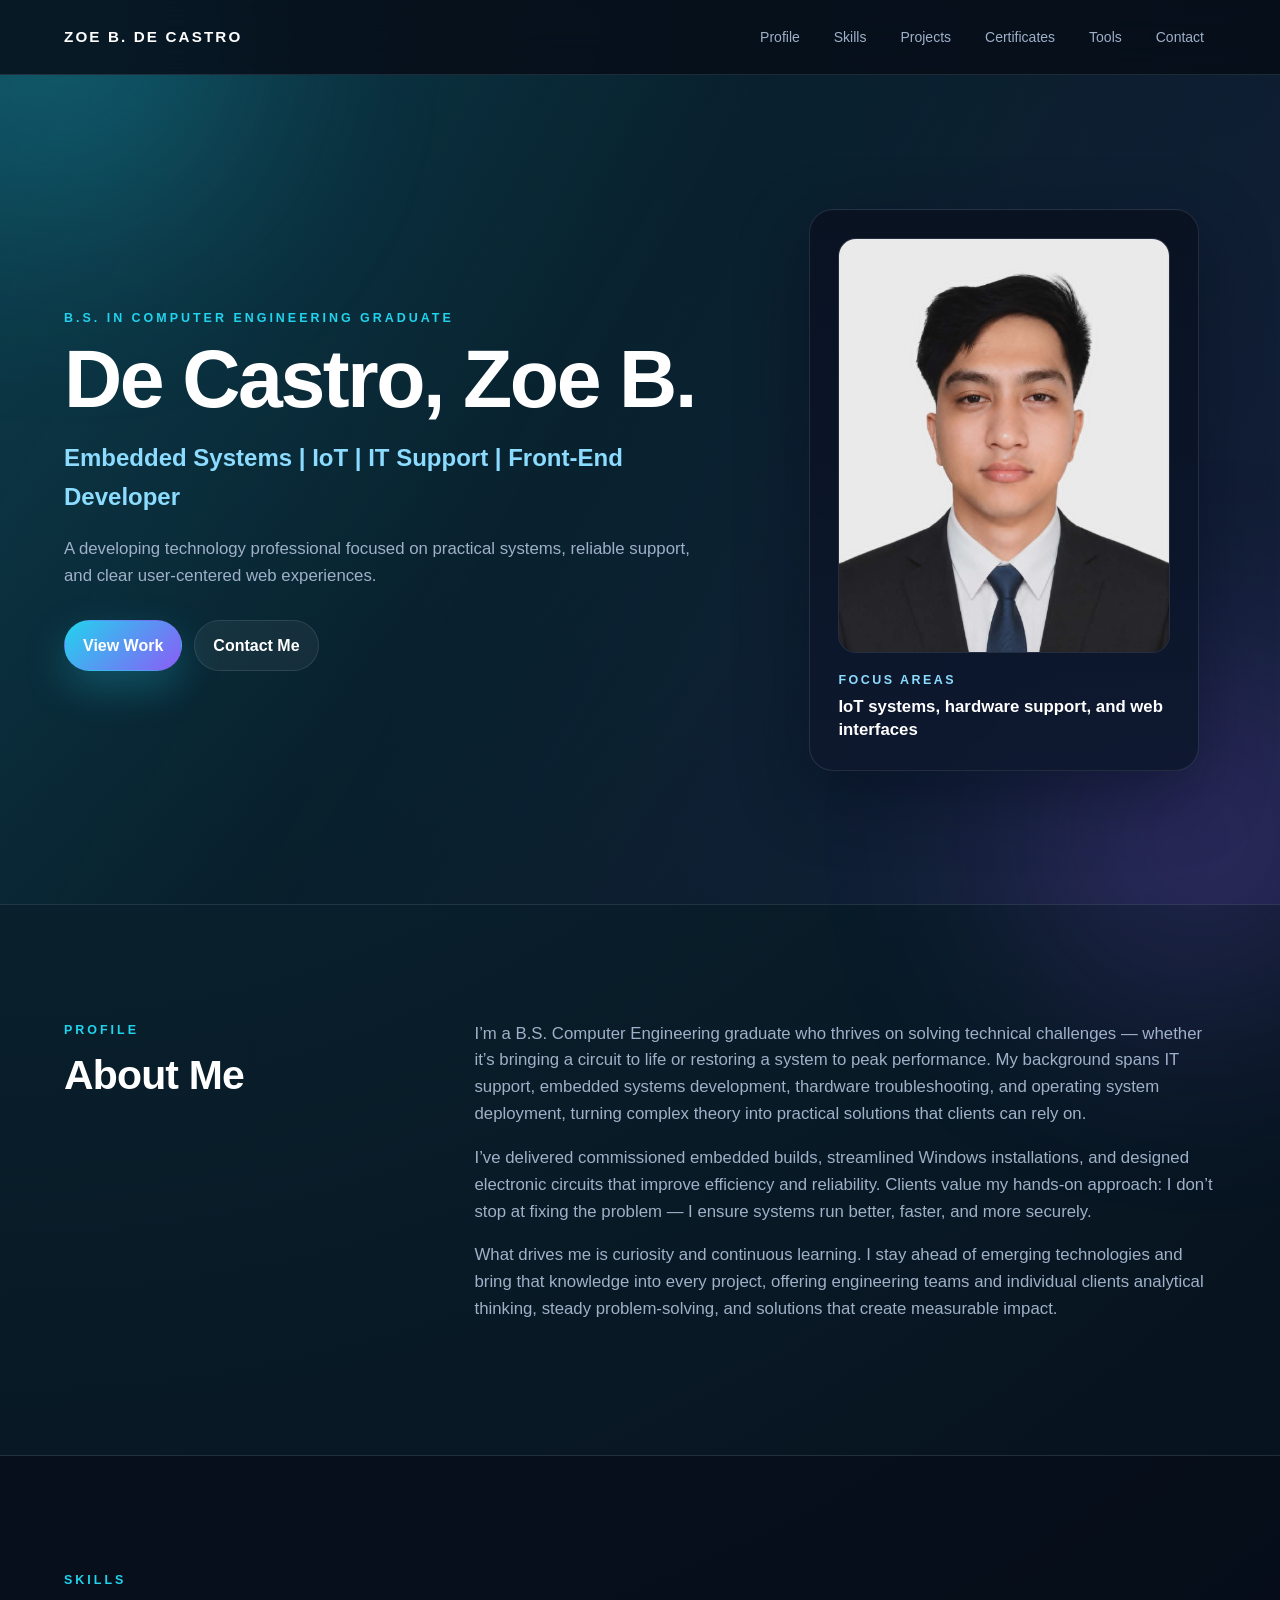
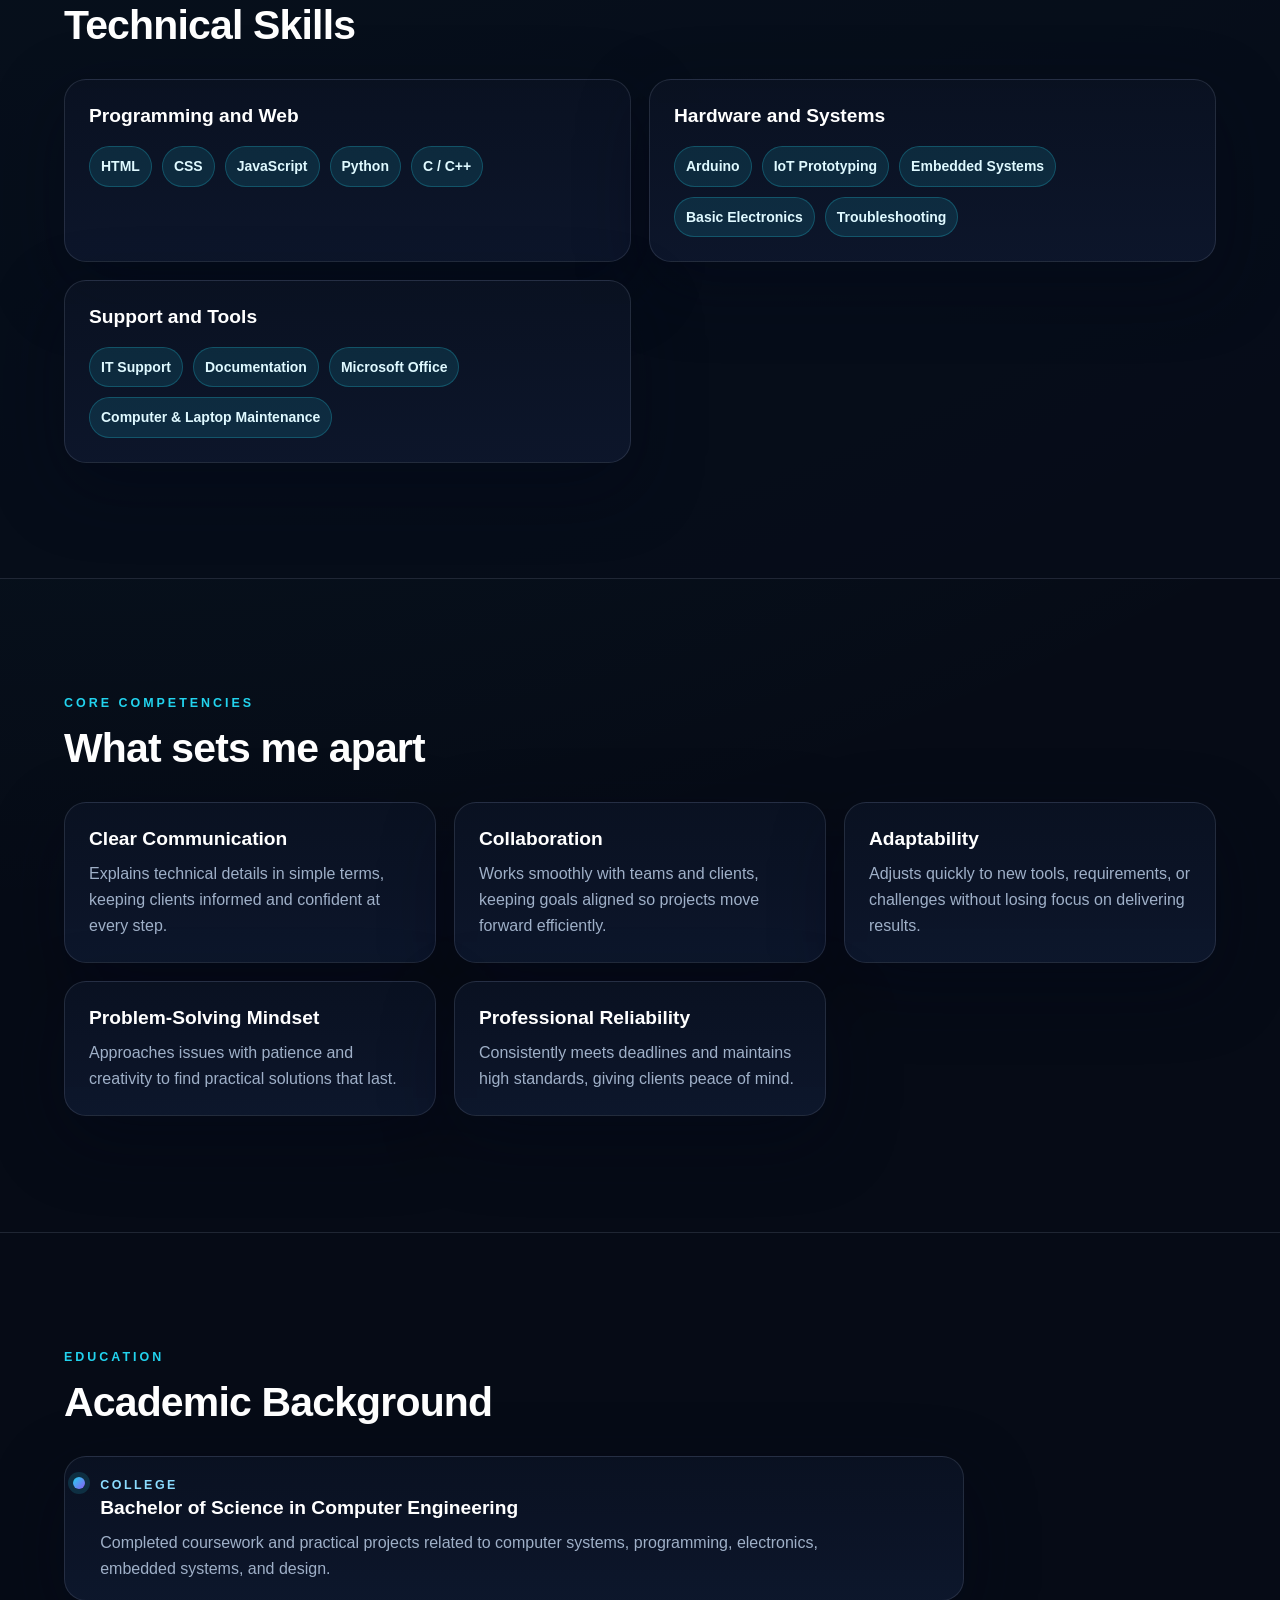
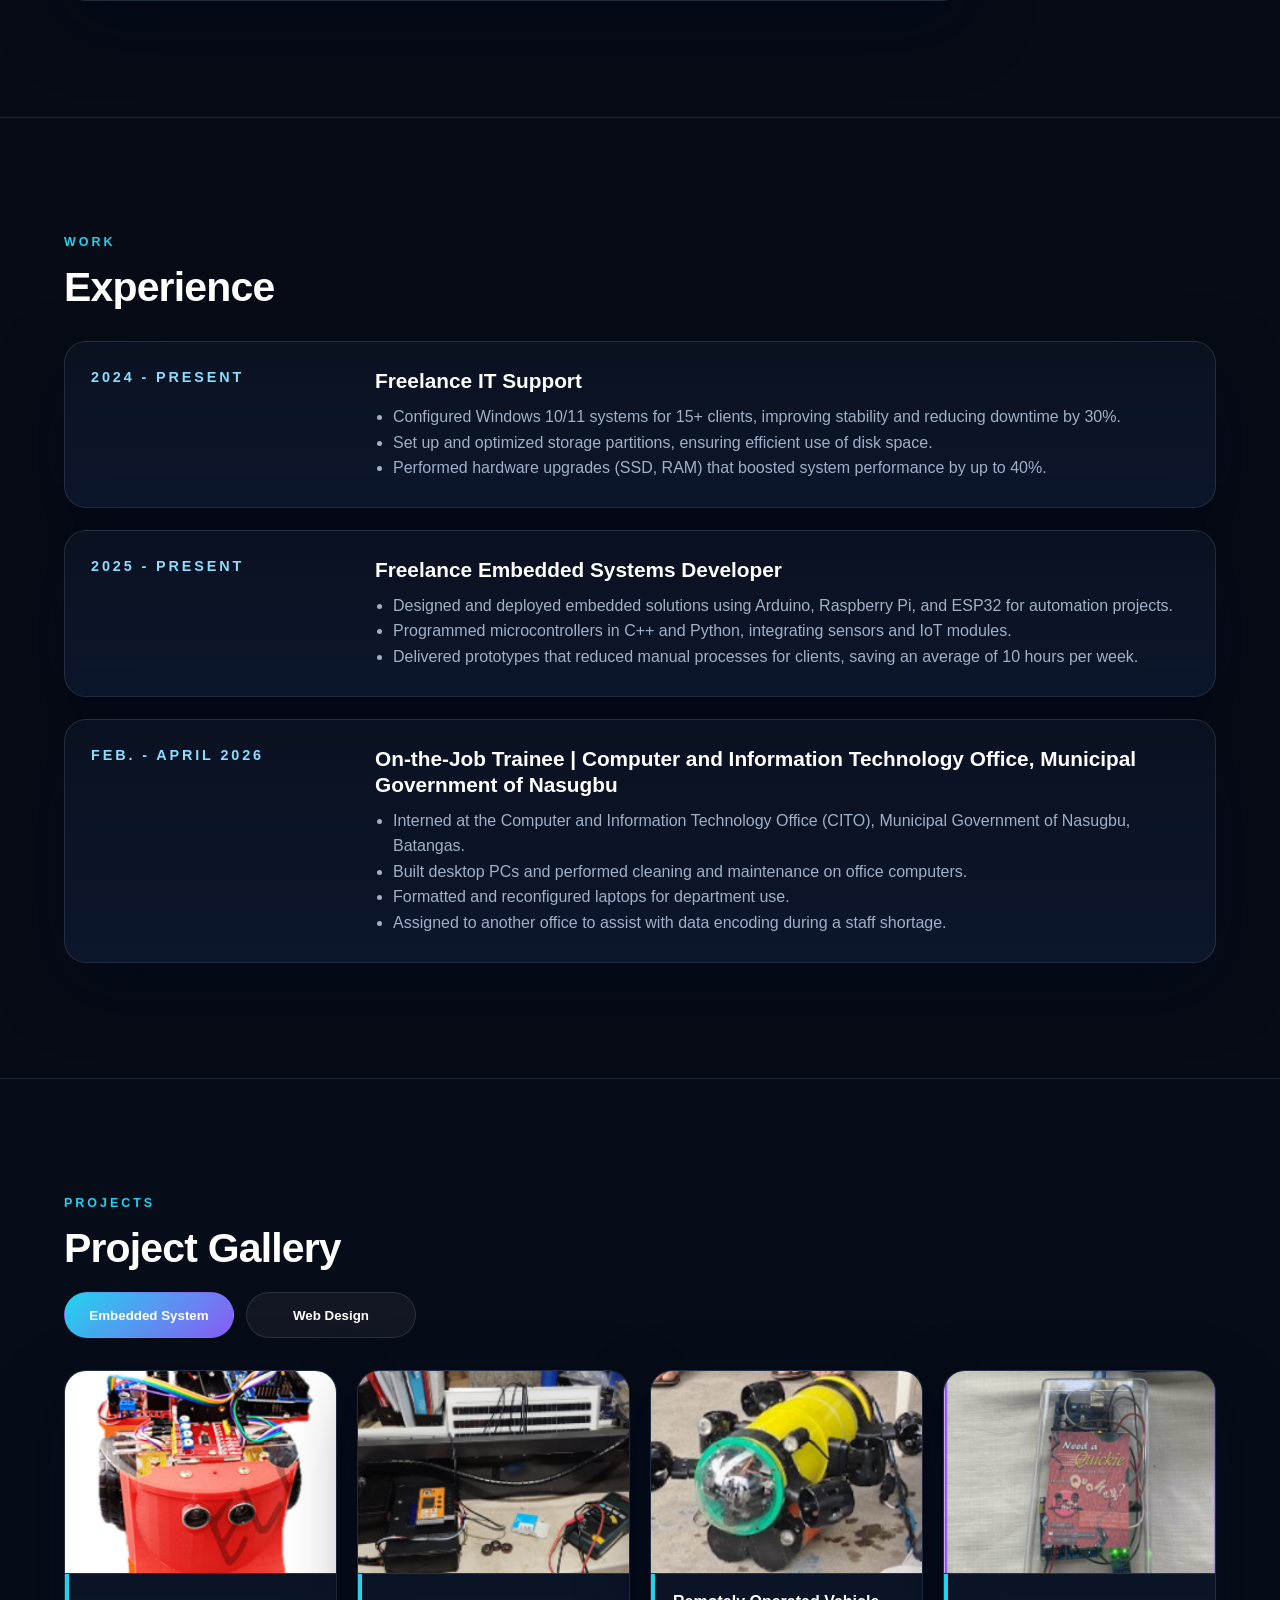
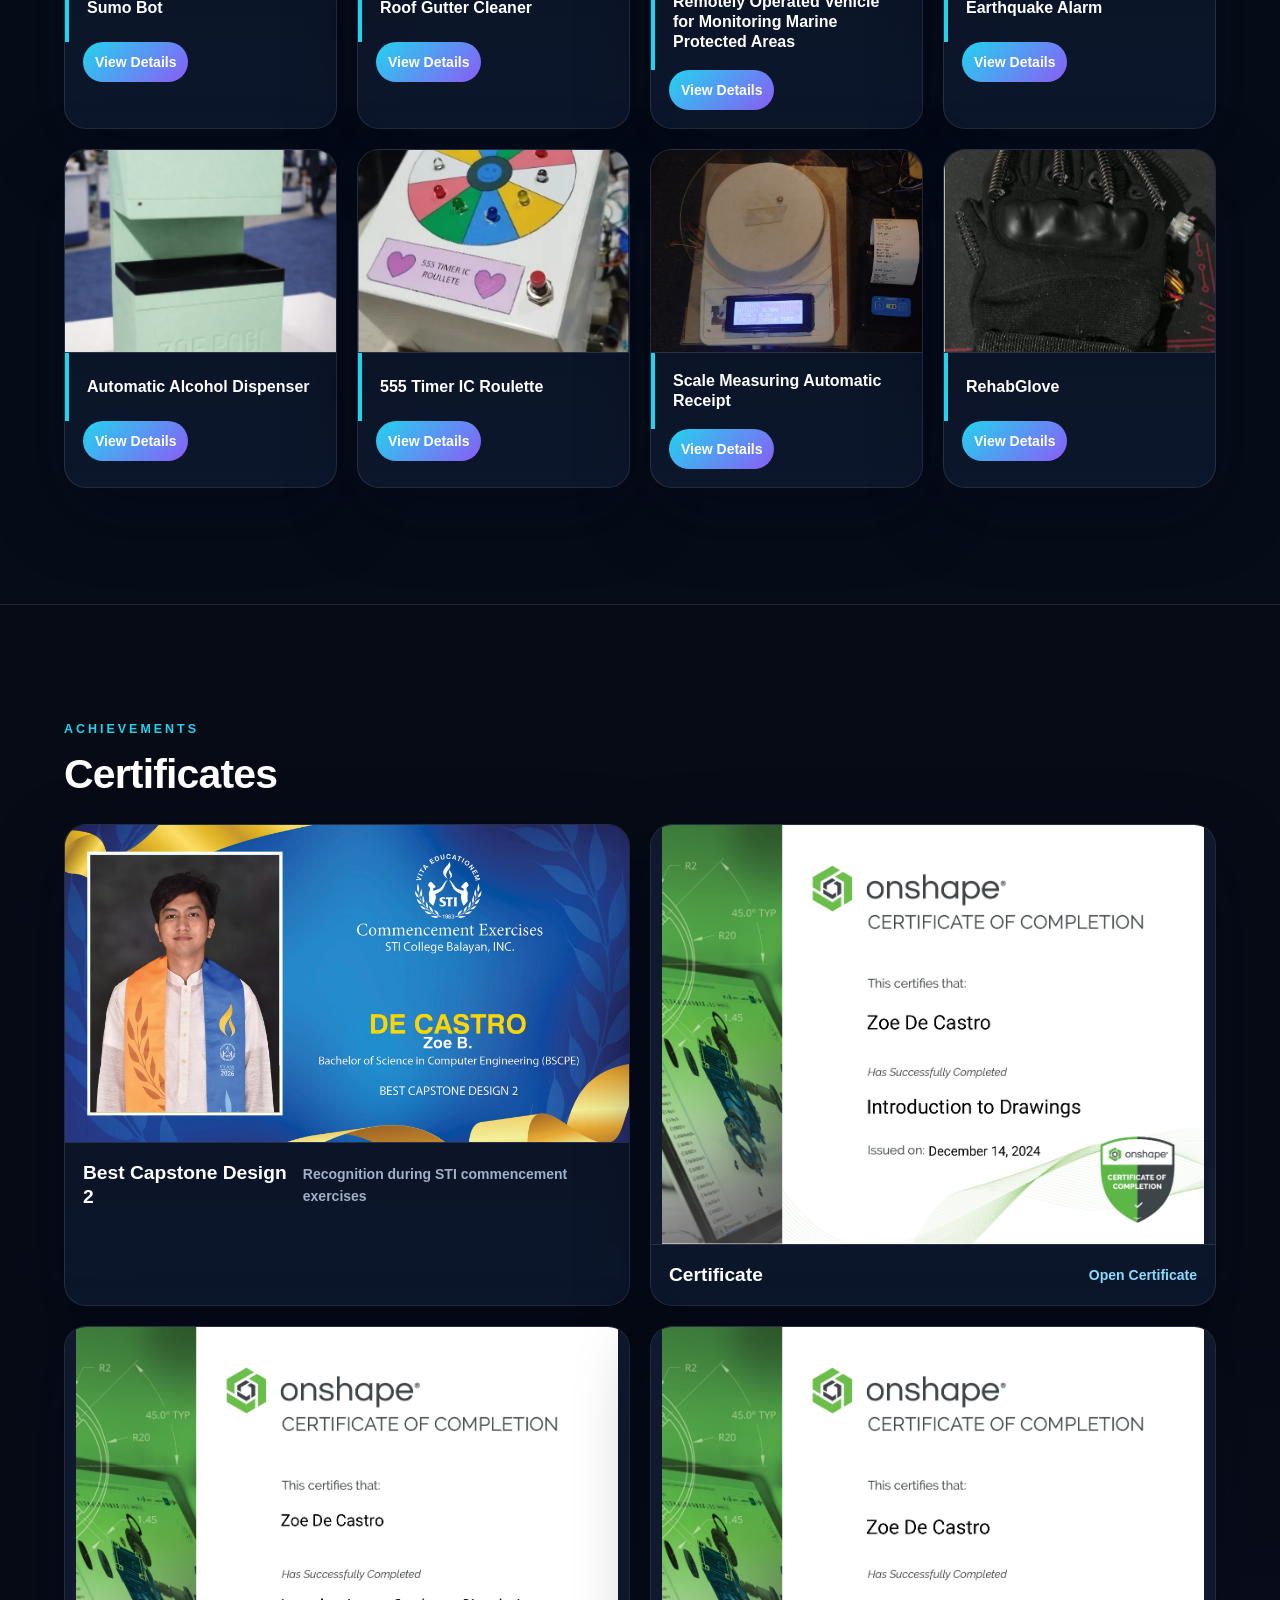
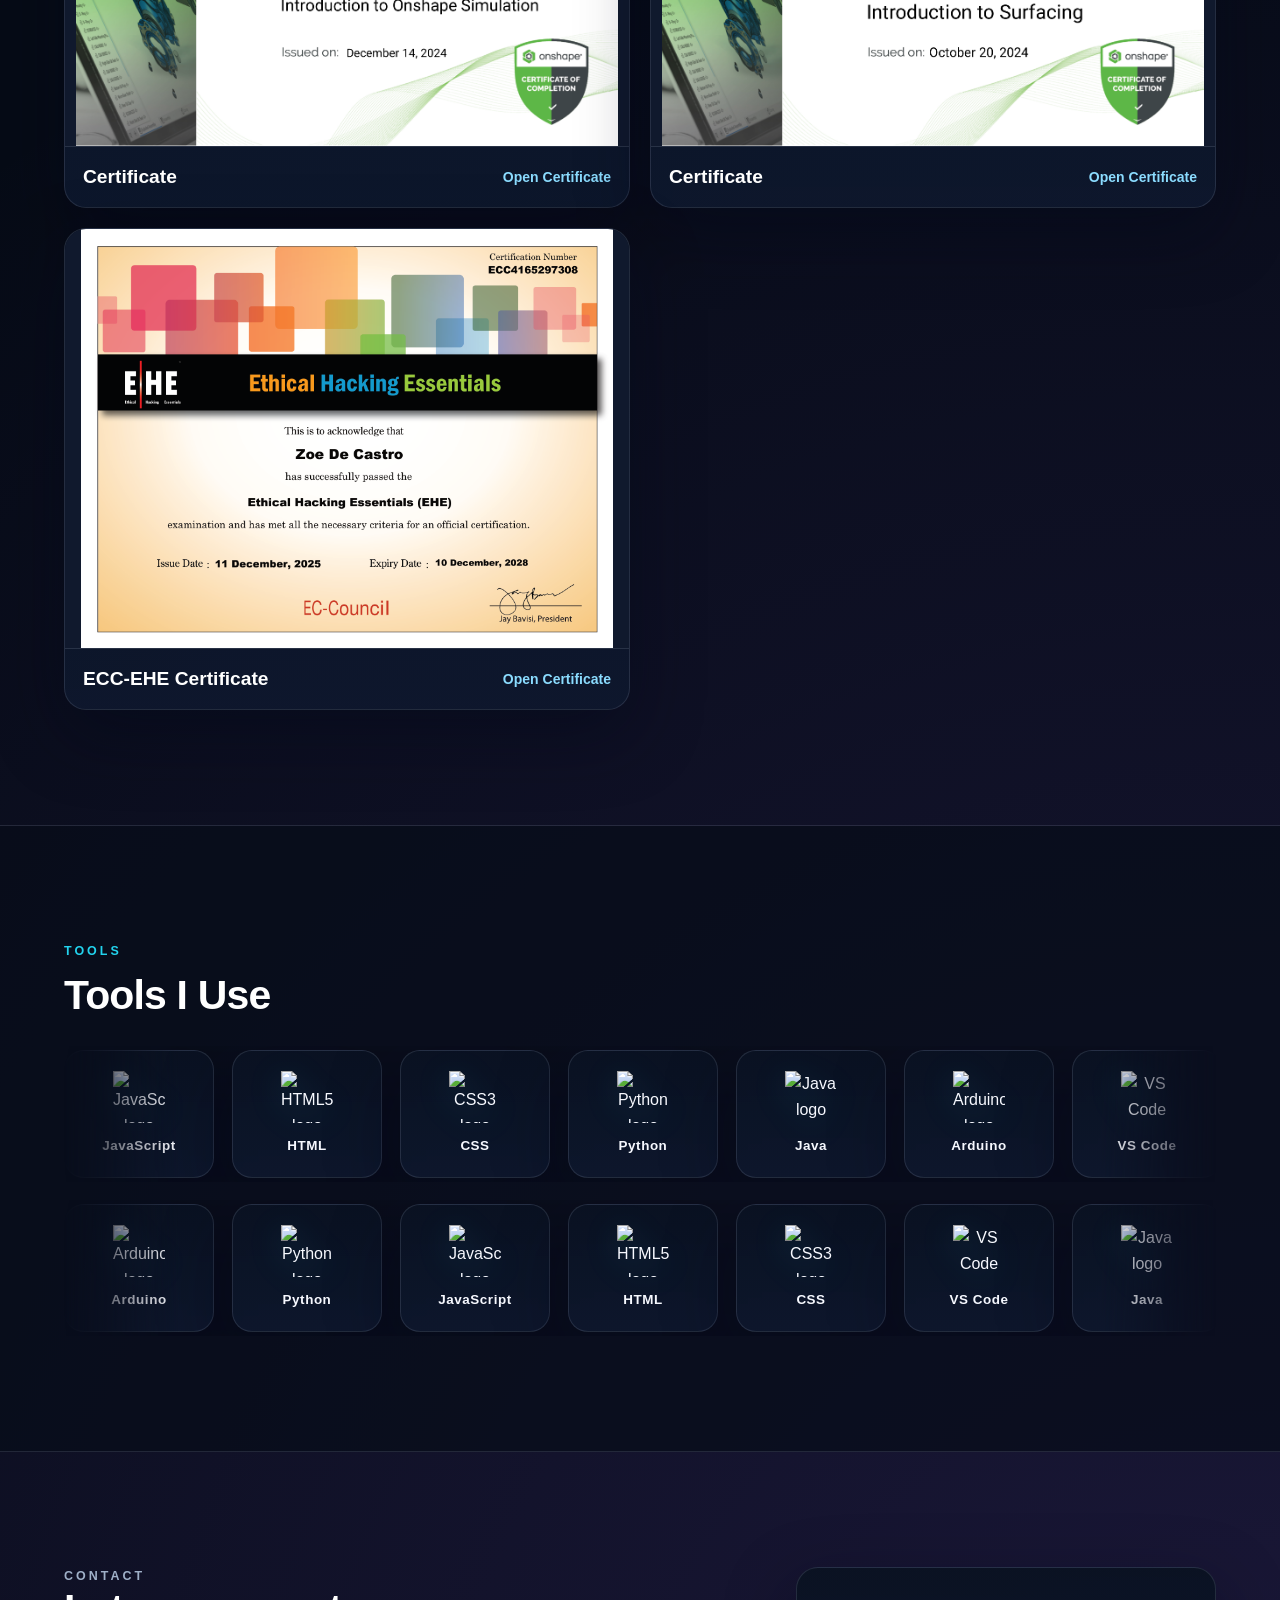
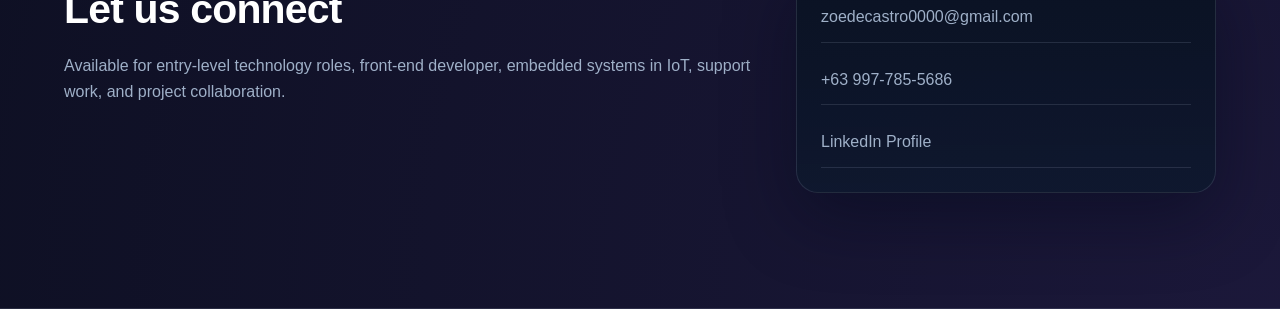
==== index.html @ 5ec3665a "Update index.html" ====
<!doctype html>
<html lang="en">
  <head>
    <meta charset="utf-8">
    <meta name="viewport" content="width=device-width, initial-scale=1">
    <title>De Castro, Zoe B. | Portfolio</title>
    <link rel="stylesheet" href="design.css?v=4">
  </head>
  <body>
    <header class="site-header">
      <a class="brand" href="#home">Zoe B. De Castro</a>
      <nav class="nav-links" aria-label="Main navigation">
        <a href="#profile">Profile</a>
        <a href="#skills">Skills</a>
        <a href="#projects">Projects</a>
        <a href="#certificates">Certificates</a>
        <a href="#tools">Tools</a>
        <a href="#contact">Contact</a>
      </nav>
    </header>

    <main id="home">
      <section class="hero">
        <div class="hero-text">
          <p class="eyebrow">B.S. in Computer Engineering Graduate</p>
          <h1>De Castro, Zoe B.</h1>
          <p class="tagline">Embedded Systems | IoT | IT Support | Front-End Developer</p>
          <p class="hero-copy">
            A developing technology professional focused on practical systems,
            reliable support, and clear user-centered web experiences.
          </p>
          <div class="hero-actions">
            <a class="button primary" href="#experience">View Work</a>
            <a class="button secondary" href="#contact">Contact Me</a>
          </div>
        </div>
        <div class="hero-panel" aria-label="Portfolio highlights">
          <img class="profile-photo" src="Professional PIc.jpg" alt="Professional portrait of Zoe B. De Castro">
          <div>
            <span>Focus Areas</span>
            <strong>IoT systems, hardware support, and web interfaces</strong>
          </div>
        </div>
      </section>

      <section id="profile" class="section split">
        <div>
          <p class="section-label">Profile</p>
          <h2>About Me</h2>
        </div>
        <div class="section-copy">
          <p>
            I’m a B.S. Computer Engineering graduate who thrives on solving technical 
            challenges — whether it’s bringing a circuit to life or restoring a system to peak 
            performance. My background spans IT support, embedded systems development,
            thardware troubleshooting, and operating system deployment, turning complex
            theory into practical solutions that clients can rely on.
          </p>
          <p>
            I’ve delivered commissioned embedded builds, streamlined Windows installations,
            and designed electronic circuits that improve efficiency and reliability. Clients value
            my hands‑on approach: I don’t stop at fixing the problem — I ensure systems run 
            better, faster, and more securely.
          </p>
          <p>
            What drives me is curiosity and continuous learning. I stay ahead of emerging 
            technologies and bring that knowledge into every project, offering engineering
            teams and individual clients analytical thinking, steady problem‑solving, and 
            solutions that create measurable impact.
          </p>
        </div>
      </section>


      <section id="skills" class="section muted">
        <p class="section-label">Skills</p>
        <h2>Technical Skills</h2>
        <div class="skills-layout">
          <div>
            <h3>Programming and Web</h3>
            <ul class="pill-list">
              <li>HTML</li>
              <li>CSS</li>
              <li>JavaScript</li>
              <li>Python</li>
              <li>C / C++</li>
            </ul>
          </div>
          <div>
            <h3>Hardware and Systems</h3>
            <ul class="pill-list">
              <li>Arduino</li>
              <li>IoT Prototyping</li>
              <li>Embedded Systems</li>
              <li>Basic Electronics</li>
              <li>Troubleshooting</li>
            </ul>
          </div>
          <div>
            <h3>Support and Tools</h3>
            <ul class="pill-list">
              <li>IT Support</li>
              <li>Documentation</li>
              <li>Microsoft Office</li>
              <li>Computer & Laptop Maintenance</li>
            </ul>
          </div>
        </div>
      </section>


      <section class="section">
        <p class="section-label">Core Competencies</p>
        <h2>What sets me apart</h2>
        <div class="feature-grid">
          <article class="feature-card">
            <h3>Clear Communication</h3>
            <p>Explains technical details in simple terms, keeping clients informed and confident at every step.</p>
          </article>
          <article class="feature-card">
            <h3>Collaboration</h3>
            <p>Works smoothly with teams and clients, keeping goals aligned so projects move forward efficiently.</p>
          </article>
          <article class="feature-card">
            <h3>Adaptability</h3>
            <p>Adjusts quickly to new tools, requirements, or challenges without losing focus on delivering results.</p>
          </article>
          <article class="feature-card">
            <h3>Problem-Solving Mindset</h3>
            <p>Approaches issues with patience and creativity to find practical solutions that last.</p>
          </article>
          <article class="feature-card">
            <h3>Professional Reliability</h3>
            <p>Consistently meets deadlines and maintains high standards, giving clients peace of mind.</p>
          </article>
        </div>
      </section>

      
      <section class="section timeline-section">
        <p class="section-label">Education</p>
        <h2>Academic Background</h2>
        <div class="timeline">
          <article class="timeline-item">
            <span class="year">College</span>
            <h3>Bachelor of Science in Computer Engineering</h3>
            <p>
              Completed coursework and practical projects related to computer
              systems, programming, electronics, embedded systems, and design.
            </p>
          </article>
        </div>
      </section>

      <section id="experience" class="section">
        <p class="section-label">Work</p>
        <h2>Experience</h2>
        <div class="project-list experience-list">
          <article class="project-card experience-item">
            <span class="experience-date">2024 - present</span>
            <div>
              <h3>Freelance IT Support</h3>
              <ul>
                <li>Configured Windows 10/11 systems for 15+ clients, improving stability and reducing downtime by 30%.</li>
                <li>Set up and optimized storage partitions, ensuring efficient use of disk space.</li>
                <li>Performed hardware upgrades (SSD, RAM) that boosted system performance by up to 40%.</li>
              </ul>
            </div>
          </article>
          <article class="project-card experience-item">
            <span class="experience-date">2025 - present</span>
            <div>
              <h3>Freelance Embedded Systems Developer</h3>
              <ul>
                <li>Designed and deployed embedded solutions using Arduino, Raspberry Pi, and ESP32 for automation projects.</li>
                <li>Programmed microcontrollers in C++ and Python, integrating sensors and IoT modules.</li>
                <li>Delivered prototypes that reduced manual processes for clients, saving an average of 10 hours per week.</li>
              </ul>
            </div>
          </article>
          <article class="project-card experience-item">
            <span class="experience-date">Feb. - April 2026</span>
            <div>
              <h3>On-the-Job Trainee | Computer and Information Technology Office, Municipal Government of Nasugbu</h3>
              <ul>
                <li>Interned at the Computer and Information Technology Office (CITO), Municipal Government of Nasugbu, Batangas.</li>
                <li>Built desktop PCs and performed cleaning and maintenance on office computers.</li>
                <li>Formatted and reconfigured laptops for department use.</li>
                <li>Assigned to another office to assist with data encoding during a staff shortage.</li>
              </ul>
            </div>
          </article>
        </div>
      </section>

      <section id="projects" class="section muted">
        <p class="section-label">Projects</p>
        <h2>Project Gallery</h2>
        <div class="project-filter">
          <button class="button secondary active" type="button" data-filter="embedded-system">Embedded System</button>
          <button class="button secondary" type="button" data-filter="web-design">Web Design</button>
        </div>
        <div class="portfolio-project-grid">
          <article class="portfolio-project-card" data-category="embedded-system">
            <img src="Porjects/Picture2.png" alt="Project preview">
            <h3>Sumo Bot</h3>
            <details>
              <summary>View Details</summary>
              <p>A robot designed for sumo robot competitions, where two robots push against each other and try to force the opponent outside the ring.</p>
            </details>
          </article>
          <article class="portfolio-project-card" data-category="embedded-system">
            <img src="Porjects/Picture3.png" alt="Project preview">
            <h3>Roof Gutter Cleaner</h3>
            <details>
              <summary>View Details</summary>
              <p>A cleaning device made to remove debris from roof gutters, such as leaves, plastic, and other blockages, so rainwater can flow properly.</p>
            </details>
          </article>
          <article class="portfolio-project-card" data-category="embedded-system">
            <img src="Porjects/Picture4.png" alt="Project preview">
            <h3>Remotely Operated Vehicle for Monitoring Marine Protected Areas</h3>
            <details>
              <summary>View Details</summary>
              <p>Our capstone project, designed to monitor ocean and coral reef pH levels and help detect possible coral bleaching. The system supports the Bureau of Fisheries and Aquatic Resources (BFAR) by providing information that can help them take immediate action.</p>
            </details>
          </article>
          <article class="portfolio-project-card" data-category="embedded-system">
            <img src="Porjects/Picture5.png" alt="Project preview">
            <h3>Earthquake Alarm</h3>
            <details>
              <summary>View Details</summary>
              <p>An alarm system that detects strong vibration, such as an earthquake, and sends a text message alert to the owner when movement is detected.</p>
            </details>
          </article>
          <article class="portfolio-project-card" data-category="embedded-system">
            <img src="Porjects/Picture6.png" alt="Project preview">
            <h3>Automatic Alcohol Dispenser</h3>
            <details>
              <summary>View Details</summary>
              <p>An electronic alcohol dispenser that uses an IR sensor to detect a hand within close range and automatically dispense alcohol without physical contact.</p>
            </details>
          </article>
          <article class="portfolio-project-card" data-category="embedded-system">
            <img src="Porjects/Picture7.png" alt="Project preview">
            <h3>555 Timer IC Roulette</h3>
            <details>
              <summary>View Details</summary>
              <p>A roulette-style LED circuit using a 555 timer IC and a 74HC4017 IC. When the button is pressed, the circuit randomly lights an LED like a roulette selector.</p>
            </details>
          </article>
          <article class="portfolio-project-card" data-category="embedded-system">
            <img src="Porjects/Picture8.png" alt="Project preview">
            <h3>Scale Measuring Automatic Receipt</h3>
            <details>
              <summary>View Details</summary>
              <p>A weighing scale system that can measure up to 10kg and display the weight on an LCD. It includes tare, next, and print buttons. The next button changes the selected product, such as pork, beef, or chicken, then calculates the price based on the weight and prints a receipt.</p>
            </details>
          </article>
          <article class="portfolio-project-card" data-category="embedded-system">
            <img src="Porjects/Picture9.png" alt="Project preview">
            <h3>RehabGlove</h3>
            <details>
              <summary>View Details</summary>
              <p>A rehabilitation glove with a heartbeat sensor for pulse monitoring and servo motors designed to assist stroke patients in recovering hand and finger movement.</p>
            </details>
          </article>
<article class="portfolio-project-card web-stack-card" data-category="web-design">

    <div class="project-image-card">

        <div class="card-stack">

            <img src="web-design/Wheel of Fortune.png" class="stack-item active" alt="Wheel of Fortune">

            <img src="web-design/Name Table.png" class="stack-item" alt="Name Table">

            <img src="web-design/Numbers Table.png" class="stack-item" alt="Numbers Table">

            <img src="web-design/Colors Table.png" class="stack-item" alt="Colors Table">

        </div>

        <button class="see-photos-btn" type="button" aria-label="See all photos for Wheel of Fortune Roulette">
            <svg viewBox="0 0 24 24" aria-hidden="true"><path d="M4 5h3l1.2-1.6A1.5 1.5 0 0 1 9.4 2.8h5.2a1.5 1.5 0 0 1 1.2.6L17 5h3a2 2 0 0 1 2 2v11a2 2 0 0 1-2 2H4a2 2 0 0 1-2-2V7a2 2 0 0 1 2-2Z" fill="none" stroke="currentColor" stroke-width="1.6" stroke-linejoin="round"/><circle cx="12" cy="13" r="3.6" fill="none" stroke="currentColor" stroke-width="1.6"/></svg>
            See Photos
        </button>

        <div class="image-carousel-hint">
            Click the card
        </div>

    </div>

    <h3>Wheel of Fortune Roulette</h3>

    <details>

        <summary>View Details</summary>

        <p>
            A Wheel of Fortune roulette application that lets users randomly
            select names, numbers, or colors using a casino-inspired spinning
            wheel interface.
        </p>

        <p>
            <a href="https://zowie2l.github.io/Roulette_ni_Zowe/"
               target="_blank"
               rel="noreferrer">
               Open Live Demo
            </a>
        </p>

    </details>

</article>
          <article class="portfolio-project-card web-stack-card" data-category="web-design">
            <div class="project-image-card">
              <div class="card-stack">
                <img src="web-design/Kiosk.png" class="stack-item active" alt="Queueing system kiosk interface">
                <img src="web-design/Display_Board.png" class="stack-item" alt="Queueing system display board interface">
                <img src="web-design/Counter_Panels.png" class="stack-item" alt="Queueing system counter panels interface">
                <img src="web-design/Cashier_Panels.png" class="stack-item" alt="Queueing system cashier panels interface">
              </div>
              <button class="see-photos-btn" type="button" aria-label="See all photos for Queueing System">
                <svg viewBox="0 0 24 24" aria-hidden="true"><path d="M4 5h3l1.2-1.6A1.5 1.5 0 0 1 9.4 2.8h5.2a1.5 1.5 0 0 1 1.2.6L17 5h3a2 2 0 0 1 2 2v11a2 2 0 0 1-2 2H4a2 2 0 0 1-2-2V7a2 2 0 0 1 2-2Z" fill="none" stroke="currentColor" stroke-width="1.6" stroke-linejoin="round"/><circle cx="12" cy="13" r="3.6" fill="none" stroke="currentColor" stroke-width="1.6"/></svg>
                See Photos
              </button>
              <div class="image-carousel-hint">Click the card</div>
            </div>
            <h3>Queueing System</h3>
            <details>
              <summary>View Details</summary>
              <p>An interface design for a web-based queueing system that supports ticket generation, display board updates, and cashier panel controls for smoother customer flow.</p>
              <p>
                <a href="https://zowie2l.github.io/Queueing-System-Design/"
                   target="_blank"
                   rel="noreferrer">
                  Open Live Demo
                </a>
              </p>
            </details>
          </article>
          <article class="portfolio-project-card web-stack-card" data-category="web-design">
            <div class="project-image-card">
              <div class="card-stack">
                <img src="web-design/Stockbook with samples.png" class="stack-item active" alt="Stockbook dashboard showing logged inventory">
                <img src="web-design/Stockbook Display.png" class="stack-item" alt="Stockbook dashboard empty state">
                <img src="web-design/Stockbook products.png" class="stack-item" alt="Stockbook browse by genre grid">
                <img src="web-design/Stockbook with products genres.png" class="stack-item" alt="Stockbook product listing within a genre">
              </div>
              <button class="see-photos-btn" type="button" aria-label="See all photos for Stockbook">
                <svg viewBox="0 0 24 24" aria-hidden="true"><path d="M4 5h3l1.2-1.6A1.5 1.5 0 0 1 9.4 2.8h5.2a1.5 1.5 0 0 1 1.2.6L17 5h3a2 2 0 0 1 2 2v11a2 2 0 0 1-2 2H4a2 2 0 0 1-2-2V7a2 2 0 0 1 2-2Z" fill="none" stroke="currentColor" stroke-width="1.6" stroke-linejoin="round"/><circle cx="12" cy="13" r="3.6" fill="none" stroke="currentColor" stroke-width="1.6"/></svg>
                See Photos
              </button>
              <div class="image-carousel-hint">Click the card</div>
            </div>
            <h3>Stockbook</h3>
            <details>
              <summary>View Details</summary>
              <p>A grocery inventory management web app that organizes stock by genre, logs stock-in and stock-out movements, flags low-stock alerts, and rolls everything up into a monthly dashboard summary.</p>
              <p>
                <a href="https://zowie2l.github.io/Inventory-System/"
                   target="_blank"
                   rel="noreferrer">
                  Open Live Demo
                </a>
              </p>
            </details>
          </article>
          <article class="portfolio-project-card web-stack-card" data-category="web-design">
            <div class="project-image-card">
              <div class="card-stack">
                <img src="web-design/Ledge with out sample.png" class="stack-item active" alt="Ledger passbook with logged entries and running balance">
                <img src="web-design/Ledger with in Sample.png" class="stack-item" alt="Ledger filtered by category with one entry">
                <img src="web-design/Ledger with Opening sample.png" class="stack-item" alt="Ledger showing only the opening balance entry">
                <img src="web-design/Ledger Display.png" class="stack-item" alt="Ledger empty passbook state">
              </div>
              <button class="see-photos-btn" type="button" aria-label="See all photos for Ledger">
                <svg viewBox="0 0 24 24" aria-hidden="true"><path d="M4 5h3l1.2-1.6A1.5 1.5 0 0 1 9.4 2.8h5.2a1.5 1.5 0 0 1 1.2.6L17 5h3a2 2 0 0 1 2 2v11a2 2 0 0 1-2 2H4a2 2 0 0 1-2-2V7a2 2 0 0 1 2-2Z" fill="none" stroke="currentColor" stroke-width="1.6" stroke-linejoin="round"/><circle cx="12" cy="13" r="3.6" fill="none" stroke="currentColor" stroke-width="1.6"/></svg>
                See Photos
              </button>
              <div class="image-carousel-hint">Click the card</div>
            </div>
            <h3>Ledger</h3>
            <details>
              <summary>View Details</summary>
              <p>A passbook-style expense tracker for everyday spending. Every entry is tallied by hand like a real passbook, with money in/out, category and payment-method breakdowns, and a running balance that updates automatically.</p>
              <p>
                <a href="https://zowie2l.github.io/Ledger/"
                   target="_blank"
                   rel="noreferrer">
                  Open Live Demo
                </a>
              </p>
            </details>
          </article>
          <article class="portfolio-project-card web-stack-card" data-category="web-design">
            <div class="project-image-card">
              <div class="card-stack">
                <img src="web-design/Shows the Rent.png" class="stack-item active" alt="Rent Ping dashboard with upcoming rent lines and countdown">
                <img src="web-design/Add Rent.png" class="stack-item" alt="Rent Ping add a rent line form">
                <img src="web-design/Rent Display.png" class="stack-item" alt="Rent Ping empty state prompting to add first rent">
              </div>
              <button class="see-photos-btn" type="button" aria-label="See all photos for Rent Ping">
                <svg viewBox="0 0 24 24" aria-hidden="true"><path d="M4 5h3l1.2-1.6A1.5 1.5 0 0 1 9.4 2.8h5.2a1.5 1.5 0 0 1 1.2.6L17 5h3a2 2 0 0 1 2 2v11a2 2 0 0 1-2 2H4a2 2 0 0 1-2-2V7a2 2 0 0 1 2-2Z" fill="none" stroke="currentColor" stroke-width="1.6" stroke-linejoin="round"/><circle cx="12" cy="13" r="3.6" fill="none" stroke="currentColor" stroke-width="1.6"/></svg>
                See Photos
              </button>
              <div class="image-carousel-hint">Click the card</div>
            </div>
            <h3>Rent Ping</h3>
            <details>
              <summary>View Details</summary>
              <p>A rent payment reminder that keeps a live countdown to each due date, tracks multiple rent lines such as a house and a room, and summarizes monthly totals, due-soon, overdue, and settled counts, all stored locally in the browser.</p>
             <p>
                <a href="https://zowie2l.github.io/Rent-Reminder/"
                   target="_blank"
                   rel="noreferrer">
                  Open Live Demo
                </a>
             </p>
            </details>
          </article>
        </div>
        <div class="empty-project-state" aria-live="polite">
          No web design projects have been added yet. Add your images and project details in the <strong>Portfolio/web-design</strong> folder.
        </div>
      </section>

      <section id="certificates" class="section">
        <p class="section-label">Achievements</p>
        <h2>Certificates</h2>
        <div class="certificate-grid">
          <article class="certificate-card recognition-card">
            <img
              src="748648643_1025347040095110_7383817402523747293_n.jpg"
              alt="Best Capstone Design 2 recognition during STI commencement exercises">
            <div>
              <h3>Best Capstone Design 2</h3>
              <span>Recognition during STI commencement exercises</span>
            </div>
          </article>
          <article class="certificate-card">
            <img
              src="certificates/6e310f86-7ccb-4e52-9706-4713f7f743b1-zoe-de-castro-10ea90fd-e1d1-4c9c-b91e-1e2471a2a7d2-certificate.png"
              alt="Certificate">
            <div>
              <h3>Certificate</h3>
              <a href="certificates/6e310f86-7ccb-4e52-9706-4713f7f743b1-zoe-de-castro-10ea90fd-e1d1-4c9c-b91e-1e2471a2a7d2-certificate.pdf" target="_blank" rel="noreferrer">Open Certificate</a>
            </div>
          </article>
          <article class="certificate-card">
            <img
              src="certificates/6e310f86-7ccb-4e52-9706-4713f7f743b1-zoe-de-castro-5329c80a-86ee-42c6-ab8e-19258ad291fb-certificate.png"
              alt="Certificate">
            <div>
              <h3>Certificate</h3>
              <a href="certificates/6e310f86-7ccb-4e52-9706-4713f7f743b1-zoe-de-castro-5329c80a-86ee-42c6-ab8e-19258ad291fb-certificate.pdf" target="_blank" rel="noreferrer">Open Certificate</a>
            </div>
          </article>
          <article class="certificate-card">
            <img
              src="certificates/6e310f86-7ccb-4e52-9706-4713f7f743b1-zoe-de-castro-96c56b32-e5f7-4649-9a80-d9d6759af605-certificate.png"
              alt="Certificate">
            <div>
              <h3>Certificate</h3>
              <a href="certificates/6e310f86-7ccb-4e52-9706-4713f7f743b1-zoe-de-castro-96c56b32-e5f7-4649-9a80-d9d6759af605-certificate.pdf" target="_blank" rel="noreferrer">Open Certificate</a>
            </div>
          </article>
          <article class="certificate-card">
            <img
              src="certificates/ECC-EHE-Certificate.png"
              alt="ECC-EHE Certificate">
            <div>
              <h3>ECC-EHE Certificate</h3>
              <a href="certificates/ECC-EHE-Certificate.pdf" target="_blank" rel="noreferrer">Open Certificate</a>
            </div>
          </article>
        </div>
      </section>

      <section id="tools" class="section muted tools-section">
        <p class="section-label">Tools</p>
        <h2>Tools I Use</h2>

        <div class="tools-marquee-group" aria-label="Technology tools used by Zoe De Castro">
          <div class="tools-marquee tools-marquee-left">
            <div class="tools-track">
              <div class="tool-item"><img src="https://cdn.jsdelivr.net/gh/devicons/devicon@latest/icons/javascript/javascript-original.svg" alt="JavaScript logo" loading="lazy"><span>JavaScript</span></div>
              <div class="tool-item"><img src="https://cdn.jsdelivr.net/gh/devicons/devicon@latest/icons/html5/html5-original.svg" alt="HTML5 logo" loading="lazy"><span>HTML</span></div>
              <div class="tool-item"><img src="https://cdn.jsdelivr.net/gh/devicons/devicon@latest/icons/css3/css3-original.svg" alt="CSS3 logo" loading="lazy"><span>CSS</span></div>
              <div class="tool-item"><img src="https://cdn.jsdelivr.net/gh/devicons/devicon@latest/icons/python/python-original.svg" alt="Python logo" loading="lazy"><span>Python</span></div>
              <div class="tool-item"><img src="https://cdn.jsdelivr.net/gh/devicons/devicon@latest/icons/java/java-original.svg" alt="Java logo" loading="lazy"><span>Java</span></div>
              <div class="tool-item"><img src="https://cdn.jsdelivr.net/gh/devicons/devicon@latest/icons/arduino/arduino-original.svg" alt="Arduino logo" loading="lazy"><span>Arduino</span></div>
              <div class="tool-item"><img src="https://cdn.jsdelivr.net/gh/devicons/devicon@latest/icons/vscode/vscode-original.svg" alt="VS Code logo" loading="lazy"><span>VS Code</span></div>
              <div class="tool-item"><img src="https://cdn.jsdelivr.net/gh/devicons/devicon@latest/icons/tailwindcss/tailwindcss-original.svg" alt="Tailwind CSS logo" loading="lazy"><span>Tailwind</span></div>
              <div class="tool-item"><img src="https://cdn.jsdelivr.net/gh/devicons/devicon@latest/icons/bootstrap/bootstrap-original.svg" alt="Bootstrap logo" loading="lazy"><span>Bootstrap</span></div>
              <div class="tool-item tool-svg">
                <svg viewBox="0 0 16 16" aria-label="OpenAI logo" role="img" fill="#ffffff">
                  <path d="M14.949 6.547a3.94 3.94 0 0 0-.348-3.273 4.11 4.11 0 0 0-4.4-1.934A4.1 4.1 0 0 0 8.423.2 4.15 4.15 0 0 0 6.305.086a4.1 4.1 0 0 0-1.891.948 4.04 4.04 0 0 0-1.158 1.753 4.1 4.1 0 0 0-1.563.679A4 4 0 0 0 .554 4.72a3.99 3.99 0 0 0 .502 4.731 3.94 3.94 0 0 0 .346 3.274 4.11 4.11 0 0 0 4.402 1.933c.382.425.852.764 1.377.995.526.231 1.095.35 1.67.346 1.78.002 3.358-1.132 3.901-2.804a4.1 4.1 0 0 0 1.563-.68 4 4 0 0 0 1.14-1.253 3.99 3.99 0 0 0-.506-4.716m-6.097 8.406a3.05 3.05 0 0 1-1.945-.694l.096-.054 3.23-1.838a.53.53 0 0 0 .265-.455v-4.49l1.366.778q.02.011.025.035v3.722c-.003 1.653-1.361 2.992-3.037 2.996m-6.53-2.75a2.95 2.95 0 0 1-.36-2.01l.095.057L5.29 12.09a.53.53 0 0 0 .527 0l3.949-2.246v1.555a.05.05 0 0 1-.022.041L6.473 13.3c-1.454.826-3.311.335-4.15-1.098m-.85-6.94A3.02 3.02 0 0 1 3.07 3.949v3.785a.51.51 0 0 0 .262.451l3.93 2.237-1.366.779a.05.05 0 0 1-.048 0L2.585 9.342a2.98 2.98 0 0 1-1.113-4.094zm11.216 2.571L8.747 5.576l1.362-.776a.05.05 0 0 1 .048 0l3.265 1.86a3 3 0 0 1 1.173 1.207 2.96 2.96 0 0 1-.27 3.2 3.05 3.05 0 0 1-1.36.997V8.279a.52.52 0 0 0-.276-.445m1.36-2.015-.097-.057-3.226-1.855a.53.53 0 0 0-.53 0L6.249 6.153V4.598a.04.04 0 0 1 .019-.04L9.533 2.7a3.07 3.07 0 0 1 3.257.139c.474.325.843.778 1.066 1.303.223.526.289 1.103.191 1.664zM5.503 8.575 4.139 7.8a.05.05 0 0 1-.026-.037V4.049c0-.57.166-1.127.476-1.607s.752-.864 1.275-1.105a3.08 3.08 0 0 1 3.234.41l-.096.054-3.23 1.838a.53.53 0 0 0-.265.455zm.742-1.577 1.758-1 1.762 1v2l-1.755 1-1.762-1z"/>
                </svg>
                <span>OpenAI</span>
              </div>
              <div class="tool-item tool-svg">
                <svg viewBox="0 0 16 16" aria-label="Claude AI logo" role="img" fill="#d97757">
                  <path d="m3.127 10.604 3.135-1.76.053-.153-.053-.085H6.11l-.525-.032-1.791-.048-1.554-.065-1.505-.08-.38-.081L0 7.832l.036-.234.32-.214.455.04 1.009.069 1.513.105 1.097.064 1.626.17h.259l.036-.105-.089-.065-.068-.064-1.566-1.062-1.695-1.121-.887-.646-.48-.327-.243-.306-.104-.67.435-.48.585.04.15.04.593.456 1.267.981 1.654 1.218.242.202.097-.068.012-.049-.109-.181-.9-1.626-.96-1.655-.428-.686-.113-.411a2 2 0 0 1-.068-.484l.496-.674L4.446 0l.662.089.279.242.411.94.666 1.48 1.033 2.014.302.597.162.553.06.17h.105v-.097l.085-1.134.157-1.392.154-1.792.052-.504.25-.605.497-.327.387.186.319.456-.045.294-.19 1.23-.37 1.93-.243 1.29h.142l.161-.16.654-.868 1.097-1.372.484-.545.565-.601.363-.287h.686l.505.751-.226.775-.707.895-.585.759-.839 1.13-.524.904.048.072.125-.012 1.897-.403 1.024-.186 1.223-.21.553.258.06.263-.218.536-1.307.323-1.533.307-2.284.54-.028.02.032.04 1.029.098.44.024h1.077l2.005.15.525.346.315.424-.053.323-.807.411-3.631-.863-.872-.218h-.12v.073l.726.71 1.331 1.202 1.667 1.55.084.383-.214.302-.226-.032-1.464-1.101-.565-.497-1.28-1.077h-.084v.113l.295.432 1.557 2.34.08.718-.112.234-.404.141-.444-.08-.911-1.28-.94-1.44-.759-1.291-.093.053-.448 4.821-.21.246-.484.186-.403-.307-.214-.496.214-.98.258-1.28.21-1.016.19-1.263.112-.42-.008-.028-.092.012-.953 1.307-1.448 1.957-1.146 1.227-.274.109-.477-.247.045-.44.266-.39 1.586-2.018.956-1.25.617-.723-.004-.105h-.036l-4.212 2.736-.75.096-.324-.302.04-.496.154-.162 1.267-.871z"/>
                </svg>
                <span>Claude.ai</span>
              </div>
              <div class="tool-item easyeda-badge" aria-label="EasyEDA tool logo"><span class="easyeda-mark">E</span><span>EasyEDA</span></div>
              <div class="tool-item tool-svg">
                <svg viewBox="0 0 16 16" aria-label="GitHub logo" role="img" fill="#ffffff">
                  <path d="M8 0C3.58 0 0 3.58 0 8c0 3.54 2.29 6.53 5.47 7.59.4.07.55-.17.55-.38 0-.19-.01-.82-.01-1.49-2.01.37-2.53-.49-2.69-.94-.09-.23-.48-.94-.82-1.13-.28-.15-.68-.52-.01-.53.63-.01 1.08.58 1.23.82.72 1.21 1.87.87 2.33.66.07-.52.28-.87.51-1.07-1.78-.2-3.64-.89-3.64-3.95 0-.87.31-1.59.82-2.15-.08-.2-.36-1.02.08-2.12 0 0 .67-.21 2.2.82.64-.18 1.32-.27 2-.27s1.36.09 2 .27c1.53-1.04 2.2-.82 2.2-.82.44 1.1.16 1.92.08 2.12.51.56.82 1.27.82 2.15 0 3.07-1.87 3.75-3.65 3.95.29.25.54.73.54 1.48 0 1.07-.01 1.93-.01 2.2 0 .21.15.46.55.38A8.01 8.01 0 0 0 16 8c0-4.42-3.58-8-8-8"/>
                </svg>
                <span>GitHub</span>
              </div>

              <div class="tool-item"><img src="https://cdn.jsdelivr.net/gh/devicons/devicon@latest/icons/javascript/javascript-original.svg" alt="JavaScript logo" loading="lazy"><span>JavaScript</span></div>
              <div class="tool-item"><img src="https://cdn.jsdelivr.net/gh/devicons/devicon@latest/icons/html5/html5-original.svg" alt="HTML5 logo" loading="lazy"><span>HTML</span></div>
              <div class="tool-item"><img src="https://cdn.jsdelivr.net/gh/devicons/devicon@latest/icons/css3/css3-original.svg" alt="CSS3 logo" loading="lazy"><span>CSS</span></div>
              <div class="tool-item"><img src="https://cdn.jsdelivr.net/gh/devicons/devicon@latest/icons/python/python-original.svg" alt="Python logo" loading="lazy"><span>Python</span></div>
              <div class="tool-item"><img src="https://cdn.jsdelivr.net/gh/devicons/devicon@latest/icons/java/java-original.svg" alt="Java logo" loading="lazy"><span>Java</span></div>
              <div class="tool-item"><img src="https://cdn.jsdelivr.net/gh/devicons/devicon@latest/icons/arduino/arduino-original.svg" alt="Arduino logo" loading="lazy"><span>Arduino</span></div>
              <div class="tool-item"><img src="https://cdn.jsdelivr.net/gh/devicons/devicon@latest/icons/vscode/vscode-original.svg" alt="VS Code logo" loading="lazy"><span>VS Code</span></div>
              <div class="tool-item"><img src="https://cdn.jsdelivr.net/gh/devicons/devicon@latest/icons/tailwindcss/tailwindcss-original.svg" alt="Tailwind CSS logo" loading="lazy"><span>Tailwind</span></div>
              <div class="tool-item"><img src="https://cdn.jsdelivr.net/gh/devicons/devicon@latest/icons/bootstrap/bootstrap-original.svg" alt="Bootstrap logo" loading="lazy"><span>Bootstrap</span></div>
              <div class="tool-item tool-svg">
                <svg viewBox="0 0 16 16" aria-label="OpenAI logo" role="img" fill="#ffffff">
                  <path d="M14.949 6.547a3.94 3.94 0 0 0-.348-3.273 4.11 4.11 0 0 0-4.4-1.934A4.1 4.1 0 0 0 8.423.2 4.15 4.15 0 0 0 6.305.086a4.1 4.1 0 0 0-1.891.948 4.04 4.04 0 0 0-1.158 1.753 4.1 4.1 0 0 0-1.563.679A4 4 0 0 0 .554 4.72a3.99 3.99 0 0 0 .502 4.731 3.94 3.94 0 0 0 .346 3.274 4.11 4.11 0 0 0 4.402 1.933c.382.425.852.764 1.377.995.526.231 1.095.35 1.67.346 1.78.002 3.358-1.132 3.901-2.804a4.1 4.1 0 0 0 1.563-.68 4 4 0 0 0 1.14-1.253 3.99 3.99 0 0 0-.506-4.716m-6.097 8.406a3.05 3.05 0 0 1-1.945-.694l.096-.054 3.23-1.838a.53.53 0 0 0 .265-.455v-4.49l1.366.778q.02.011.025.035v3.722c-.003 1.653-1.361 2.992-3.037 2.996m-6.53-2.75a2.95 2.95 0 0 1-.36-2.01l.095.057L5.29 12.09a.53.53 0 0 0 .527 0l3.949-2.246v1.555a.05.05 0 0 1-.022.041L6.473 13.3c-1.454.826-3.311.335-4.15-1.098m-.85-6.94A3.02 3.02 0 0 1 3.07 3.949v3.785a.51.51 0 0 0 .262.451l3.93 2.237-1.366.779a.05.05 0 0 1-.048 0L2.585 9.342a2.98 2.98 0 0 1-1.113-4.094zm11.216 2.571L8.747 5.576l1.362-.776a.05.05 0 0 1 .048 0l3.265 1.86a3 3 0 0 1 1.173 1.207 2.96 2.96 0 0 1-.27 3.2 3.05 3.05 0 0 1-1.36.997V8.279a.52.52 0 0 0-.276-.445m1.36-2.015-.097-.057-3.226-1.855a.53.53 0 0 0-.53 0L6.249 6.153V4.598a.04.04 0 0 1 .019-.04L9.533 2.7a3.07 3.07 0 0 1 3.257.139c.474.325.843.778 1.066 1.303.223.526.289 1.103.191 1.664zM5.503 8.575 4.139 7.8a.05.05 0 0 1-.026-.037V4.049c0-.57.166-1.127.476-1.607s.752-.864 1.275-1.105a3.08 3.08 0 0 1 3.234.41l-.096.054-3.23 1.838a.53.53 0 0 0-.265.455zm.742-1.577 1.758-1 1.762 1v2l-1.755 1-1.762-1z"/>
                </svg>
                <span>OpenAI</span>
              </div>
              <div class="tool-item tool-svg">
                <svg viewBox="0 0 16 16" aria-label="Claude AI logo" role="img" fill="#d97757">
                  <path d="m3.127 10.604 3.135-1.76.053-.153-.053-.085H6.11l-.525-.032-1.791-.048-1.554-.065-1.505-.08-.38-.081L0 7.832l.036-.234.32-.214.455.04 1.009.069 1.513.105 1.097.064 1.626.17h.259l.036-.105-.089-.065-.068-.064-1.566-1.062-1.695-1.121-.887-.646-.48-.327-.243-.306-.104-.67.435-.48.585.04.15.04.593.456 1.267.981 1.654 1.218.242.202.097-.068.012-.049-.109-.181-.9-1.626-.96-1.655-.428-.686-.113-.411a2 2 0 0 1-.068-.484l.496-.674L4.446 0l.662.089.279.242.411.94.666 1.48 1.033 2.014.302.597.162.553.06.17h.105v-.097l.085-1.134.157-1.392.154-1.792.052-.504.25-.605.497-.327.387.186.319.456-.045.294-.19 1.23-.37 1.93-.243 1.29h.142l.161-.16.654-.868 1.097-1.372.484-.545.565-.601.363-.287h.686l.505.751-.226.775-.707.895-.585.759-.839 1.13-.524.904.048.072.125-.012 1.897-.403 1.024-.186 1.223-.21.553.258.06.263-.218.536-1.307.323-1.533.307-2.284.54-.028.02.032.04 1.029.098.44.024h1.077l2.005.15.525.346.315.424-.053.323-.807.411-3.631-.863-.872-.218h-.12v.073l.726.71 1.331 1.202 1.667 1.55.084.383-.214.302-.226-.032-1.464-1.101-.565-.497-1.28-1.077h-.084v.113l.295.432 1.557 2.34.08.718-.112.234-.404.141-.444-.08-.911-1.28-.94-1.44-.759-1.291-.093.053-.448 4.821-.21.246-.484.186-.403-.307-.214-.496.214-.98.258-1.28.21-1.016.19-1.263.112-.42-.008-.028-.092.012-.953 1.307-1.448 1.957-1.146 1.227-.274.109-.477-.247.045-.44.266-.39 1.586-2.018.956-1.25.617-.723-.004-.105h-.036l-4.212 2.736-.75.096-.324-.302.04-.496.154-.162 1.267-.871z"/>
                </svg>
                <span>Claude.ai</span>
              </div>
              <div class="tool-item easyeda-badge" aria-label="EasyEDA tool logo"><span class="easyeda-mark">E</span><span>EasyEDA</span></div>
              <div class="tool-item tool-svg">
                <svg viewBox="0 0 16 16" aria-label="GitHub logo" role="img" fill="#ffffff">
                  <path d="M8 0C3.58 0 0 3.58 0 8c0 3.54 2.29 6.53 5.47 7.59.4.07.55-.17.55-.38 0-.19-.01-.82-.01-1.49-2.01.37-2.53-.49-2.69-.94-.09-.23-.48-.94-.82-1.13-.28-.15-.68-.52-.01-.53.63-.01 1.08.58 1.23.82.72 1.21 1.87.87 2.33.66.07-.52.28-.87.51-1.07-1.78-.2-3.64-.89-3.64-3.95 0-.87.31-1.59.82-2.15-.08-.2-.36-1.02.08-2.12 0 0 .67-.21 2.2.82.64-.18 1.32-.27 2-.27s1.36.09 2 .27c1.53-1.04 2.2-.82 2.2-.82.44 1.1.16 1.92.08 2.12.51.56.82 1.27.82 2.15 0 3.07-1.87 3.75-3.65 3.95.29.25.54.73.54 1.48 0 1.07-.01 1.93-.01 2.2 0 .21.15.46.55.38A8.01 8.01 0 0 0 16 8c0-4.42-3.58-8-8-8"/>
                </svg>
                <span>GitHub</span>
              </div>
              <div class="tool-item tool-svg">
                <svg viewBox="0 0 120 120" aria-label="Copilot logo" role="img">
                  <defs>
                    <linearGradient id="copilotGradA" x1="0%" y1="0%" x2="100%" y2="100%">
                      <stop offset="0%" stop-color="#22b6ea"/>
                      <stop offset="30%" stop-color="#1d4fd8"/>
                      <stop offset="62%" stop-color="#22c55e"/>
                      <stop offset="100%" stop-color="#eab308"/>
                    </linearGradient>
                    <linearGradient id="copilotGradB" x1="0%" y1="0%" x2="100%" y2="100%">
                      <stop offset="0%" stop-color="#f59e0b"/>
                      <stop offset="35%" stop-color="#ef4444"/>
                      <stop offset="70%" stop-color="#ec4899"/>
                      <stop offset="100%" stop-color="#a855f7"/>
                    </linearGradient>
                  </defs>
                  <path fill="url(#copilotGradA)" d="M 19.95 69.85 A 34.00 34.00 0 1 1 72.05 69.85 L 57.49 57.64 A 15.00 15.00 0 1 0 34.51 57.64 Z"/>
                  <path fill="url(#copilotGradB)" d="M 96.05 48.15 A 34.00 34.00 0 1 1 43.95 48.15 L 58.51 60.36 A 15.00 15.00 0 1 0 81.49 60.36 Z"/>
                </svg>
                <span>Copilot</span>
              </div>
            </div>
          </div>

          <div class="tools-marquee tools-marquee-right">
            <div class="tools-track">
              <div class="tool-item"><img src="https://cdn.jsdelivr.net/gh/devicons/devicon@latest/icons/arduino/arduino-original.svg" alt="Arduino logo" loading="lazy"><span>Arduino</span></div>
              <div class="tool-item"><img src="https://cdn.jsdelivr.net/gh/devicons/devicon@latest/icons/python/python-original.svg" alt="Python logo" loading="lazy"><span>Python</span></div>
              <div class="tool-item"><img src="https://cdn.jsdelivr.net/gh/devicons/devicon@latest/icons/javascript/javascript-original.svg" alt="JavaScript logo" loading="lazy"><span>JavaScript</span></div>
              <div class="tool-item"><img src="https://cdn.jsdelivr.net/gh/devicons/devicon@latest/icons/html5/html5-original.svg" alt="HTML5 logo" loading="lazy"><span>HTML</span></div>
              <div class="tool-item"><img src="https://cdn.jsdelivr.net/gh/devicons/devicon@latest/icons/css3/css3-original.svg" alt="CSS3 logo" loading="lazy"><span>CSS</span></div>
              <div class="tool-item"><img src="https://cdn.jsdelivr.net/gh/devicons/devicon@latest/icons/vscode/vscode-original.svg" alt="VS Code logo" loading="lazy"><span>VS Code</span></div>
              <div class="tool-item"><img src="https://cdn.jsdelivr.net/gh/devicons/devicon@latest/icons/java/java-original.svg" alt="Java logo" loading="lazy"><span>Java</span></div>
              <div class="tool-item"><img src="https://cdn.jsdelivr.net/gh/devicons/devicon@latest/icons/tailwindcss/tailwindcss-original.svg" alt="Tailwind CSS logo" loading="lazy"><span>Tailwind</span></div>
              <div class="tool-item"><img src="https://cdn.jsdelivr.net/gh/devicons/devicon@latest/icons/bootstrap/bootstrap-original.svg" alt="Bootstrap logo" loading="lazy"><span>Bootstrap</span></div>
              <div class="tool-item tool-svg">
                <svg viewBox="0 0 16 16" aria-label="OpenAI logo" role="img" fill="#ffffff">
                  <path d="M14.949 6.547a3.94 3.94 0 0 0-.348-3.273 4.11 4.11 0 0 0-4.4-1.934A4.1 4.1 0 0 0 8.423.2 4.15 4.15 0 0 0 6.305.086a4.1 4.1 0 0 0-1.891.948 4.04 4.04 0 0 0-1.158 1.753 4.1 4.1 0 0 0-1.563.679A4 4 0 0 0 .554 4.72a3.99 3.99 0 0 0 .502 4.731 3.94 3.94 0 0 0 .346 3.274 4.11 4.11 0 0 0 4.402 1.933c.382.425.852.764 1.377.995.526.231 1.095.35 1.67.346 1.78.002 3.358-1.132 3.901-2.804a4.1 4.1 0 0 0 1.563-.68 4 4 0 0 0 1.14-1.253 3.99 3.99 0 0 0-.506-4.716m-6.097 8.406a3.05 3.05 0 0 1-1.945-.694l.096-.054 3.23-1.838a.53.53 0 0 0 .265-.455v-4.49l1.366.778q.02.011.025.035v3.722c-.003 1.653-1.361 2.992-3.037 2.996m-6.53-2.75a2.95 2.95 0 0 1-.36-2.01l.095.057L5.29 12.09a.53.53 0 0 0 .527 0l3.949-2.246v1.555a.05.05 0 0 1-.022.041L6.473 13.3c-1.454.826-3.311.335-4.15-1.098m-.85-6.94A3.02 3.02 0 0 1 3.07 3.949v3.785a.51.51 0 0 0 .262.451l3.93 2.237-1.366.779a.05.05 0 0 1-.048 0L2.585 9.342a2.98 2.98 0 0 1-1.113-4.094zm11.216 2.571L8.747 5.576l1.362-.776a.05.05 0 0 1 .048 0l3.265 1.86a3 3 0 0 1 1.173 1.207 2.96 2.96 0 0 1-.27 3.2 3.05 3.05 0 0 1-1.36.997V8.279a.52.52 0 0 0-.276-.445m1.36-2.015-.097-.057-3.226-1.855a.53.53 0 0 0-.53 0L6.249 6.153V4.598a.04.04 0 0 1 .019-.04L9.533 2.7a3.07 3.07 0 0 1 3.257.139c.474.325.843.778 1.066 1.303.223.526.289 1.103.191 1.664zM5.503 8.575 4.139 7.8a.05.05 0 0 1-.026-.037V4.049c0-.57.166-1.127.476-1.607s.752-.864 1.275-1.105a3.08 3.08 0 0 1 3.234.41l-.096.054-3.23 1.838a.53.53 0 0 0-.265.455zm.742-1.577 1.758-1 1.762 1v2l-1.755 1-1.762-1z"/>
                </svg>
                <span>OpenAI</span>
              </div>
              <div class="tool-item tool-svg">
                <svg viewBox="0 0 16 16" aria-label="Claude AI logo" role="img" fill="#d97757">
                  <path d="m3.127 10.604 3.135-1.76.053-.153-.053-.085H6.11l-.525-.032-1.791-.048-1.554-.065-1.505-.08-.38-.081L0 7.832l.036-.234.32-.214.455.04 1.009.069 1.513.105 1.097.064 1.626.17h.259l.036-.105-.089-.065-.068-.064-1.566-1.062-1.695-1.121-.887-.646-.48-.327-.243-.306-.104-.67.435-.48.585.04.15.04.593.456 1.267.981 1.654 1.218.242.202.097-.068.012-.049-.109-.181-.9-1.626-.96-1.655-.428-.686-.113-.411a2 2 0 0 1-.068-.484l.496-.674L4.446 0l.662.089.279.242.411.94.666 1.48 1.033 2.014.302.597.162.553.06.17h.105v-.097l.085-1.134.157-1.392.154-1.792.052-.504.25-.605.497-.327.387.186.319.456-.045.294-.19 1.23-.37 1.93-.243 1.29h.142l.161-.16.654-.868 1.097-1.372.484-.545.565-.601.363-.287h.686l.505.751-.226.775-.707.895-.585.759-.839 1.13-.524.904.048.072.125-.012 1.897-.403 1.024-.186 1.223-.21.553.258.06.263-.218.536-1.307.323-1.533.307-2.284.54-.028.02.032.04 1.029.098.44.024h1.077l2.005.15.525.346.315.424-.053.323-.807.411-3.631-.863-.872-.218h-.12v.073l.726.71 1.331 1.202 1.667 1.55.084.383-.214.302-.226-.032-1.464-1.101-.565-.497-1.28-1.077h-.084v.113l.295.432 1.557 2.34.08.718-.112.234-.404.141-.444-.08-.911-1.28-.94-1.44-.759-1.291-.093.053-.448 4.821-.21.246-.484.186-.403-.307-.214-.496.214-.98.258-1.28.21-1.016.19-1.263.112-.42-.008-.028-.092.012-.953 1.307-1.448 1.957-1.146 1.227-.274.109-.477-.247.045-.44.266-.39 1.586-2.018.956-1.25.617-.723-.004-.105h-.036l-4.212 2.736-.75.096-.324-.302.04-.496.154-.162 1.267-.871z"/>
                </svg>
                <span>Claude.ai</span>
              </div>
              <div class="tool-item easyeda-badge" aria-label="EasyEDA tool logo"><span class="easyeda-mark">E</span><span>EasyEDA</span></div>
              <div class="tool-item tool-svg">
                <svg viewBox="0 0 16 16" aria-label="GitHub logo" role="img" fill="#ffffff">
                  <path d="M8 0C3.58 0 0 3.58 0 8c0 3.54 2.29 6.53 5.47 7.59.4.07.55-.17.55-.38 0-.19-.01-.82-.01-1.49-2.01.37-2.53-.49-2.69-.94-.09-.23-.48-.94-.82-1.13-.28-.15-.68-.52-.01-.53.63-.01 1.08.58 1.23.82.72 1.21 1.87.87 2.33.66.07-.52.28-.87.51-1.07-1.78-.2-3.64-.89-3.64-3.95 0-.87.31-1.59.82-2.15-.08-.2-.36-1.02.08-2.12 0 0 .67-.21 2.2.82.64-.18 1.32-.27 2-.27s1.36.09 2 .27c1.53-1.04 2.2-.82 2.2-.82.44 1.1.16 1.92.08 2.12.51.56.82 1.27.82 2.15 0 3.07-1.87 3.75-3.65 3.95.29.25.54.73.54 1.48 0 1.07-.01 1.93-.01 2.2 0 .21.15.46.55.38A8.01 8.01 0 0 0 16 8c0-4.42-3.58-8-8-8"/>
                </svg>
                <span>GitHub</span>
              </div>

              <div class="tool-item"><img src="https://cdn.jsdelivr.net/gh/devicons/devicon@latest/icons/arduino/arduino-original.svg" alt="Arduino logo" loading="lazy"><span>Arduino</span></div>
              <div class="tool-item"><img src="https://cdn.jsdelivr.net/gh/devicons/devicon@latest/icons/python/python-original.svg" alt="Python logo" loading="lazy"><span>Python</span></div>
              <div class="tool-item"><img src="https://cdn.jsdelivr.net/gh/devicons/devicon@latest/icons/javascript/javascript-original.svg" alt="JavaScript logo" loading="lazy"><span>JavaScript</span></div>
              <div class="tool-item"><img src="https://cdn.jsdelivr.net/gh/devicons/devicon@latest/icons/html5/html5-original.svg" alt="HTML5 logo" loading="lazy"><span>HTML</span></div>
              <div class="tool-item"><img src="https://cdn.jsdelivr.net/gh/devicons/devicon@latest/icons/css3/css3-original.svg" alt="CSS3 logo" loading="lazy"><span>CSS</span></div>
              <div class="tool-item"><img src="https://cdn.jsdelivr.net/gh/devicons/devicon@latest/icons/vscode/vscode-original.svg" alt="VS Code logo" loading="lazy"><span>VS Code</span></div>
              <div class="tool-item"><img src="https://cdn.jsdelivr.net/gh/devicons/devicon@latest/icons/java/java-original.svg" alt="Java logo" loading="lazy"><span>Java</span></div>
              <div class="tool-item"><img src="https://cdn.jsdelivr.net/gh/devicons/devicon@latest/icons/tailwindcss/tailwindcss-original.svg" alt="Tailwind CSS logo" loading="lazy"><span>Tailwind</span></div>
              <div class="tool-item"><img src="https://cdn.jsdelivr.net/gh/devicons/devicon@latest/icons/bootstrap/bootstrap-original.svg" alt="Bootstrap logo" loading="lazy"><span>Bootstrap</span></div>
              <div class="tool-item tool-svg">
                <svg viewBox="0 0 16 16" aria-label="OpenAI logo" role="img" fill="#ffffff">
                  <path d="M14.949 6.547a3.94 3.94 0 0 0-.348-3.273 4.11 4.11 0 0 0-4.4-1.934A4.1 4.1 0 0 0 8.423.2 4.15 4.15 0 0 0 6.305.086a4.1 4.1 0 0 0-1.891.948 4.04 4.04 0 0 0-1.158 1.753 4.1 4.1 0 0 0-1.563.679A4 4 0 0 0 .554 4.72a3.99 3.99 0 0 0 .502 4.731 3.94 3.94 0 0 0 .346 3.274 4.11 4.11 0 0 0 4.402 1.933c.382.425.852.764 1.377.995.526.231 1.095.35 1.67.346 1.78.002 3.358-1.132 3.901-2.804a4.1 4.1 0 0 0 1.563-.68 4 4 0 0 0 1.14-1.253 3.99 3.99 0 0 0-.506-4.716m-6.097 8.406a3.05 3.05 0 0 1-1.945-.694l.096-.054 3.23-1.838a.53.53 0 0 0 .265-.455v-4.49l1.366.778q.02.011.025.035v3.722c-.003 1.653-1.361 2.992-3.037 2.996m-6.53-2.75a2.95 2.95 0 0 1-.36-2.01l.095.057L5.29 12.09a.53.53 0 0 0 .527 0l3.949-2.246v1.555a.05.05 0 0 1-.022.041L6.473 13.3c-1.454.826-3.311.335-4.15-1.098m-.85-6.94A3.02 3.02 0 0 1 3.07 3.949v3.785a.51.51 0 0 0 .262.451l3.93 2.237-1.366.779a.05.05 0 0 1-.048 0L2.585 9.342a2.98 2.98 0 0 1-1.113-4.094zm11.216 2.571L8.747 5.576l1.362-.776a.05.05 0 0 1 .048 0l3.265 1.86a3 3 0 0 1 1.173 1.207 2.96 2.96 0 0 1-.27 3.2 3.05 3.05 0 0 1-1.36.997V8.279a.52.52 0 0 0-.276-.445m1.36-2.015-.097-.057-3.226-1.855a.53.53 0 0 0-.53 0L6.249 6.153V4.598a.04.04 0 0 1 .019-.04L9.533 2.7a3.07 3.07 0 0 1 3.257.139c.474.325.843.778 1.066 1.303.223.526.289 1.103.191 1.664zM5.503 8.575 4.139 7.8a.05.05 0 0 1-.026-.037V4.049c0-.57.166-1.127.476-1.607s.752-.864 1.275-1.105a3.08 3.08 0 0 1 3.234.41l-.096.054-3.23 1.838a.53.53 0 0 0-.265.455zm.742-1.577 1.758-1 1.762 1v2l-1.755 1-1.762-1z"/>
                </svg>
                <span>OpenAI</span>
              </div>
              <div class="tool-item tool-svg">
                <svg viewBox="0 0 16 16" aria-label="Claude AI logo" role="img" fill="#d97757">
                  <path d="m3.127 10.604 3.135-1.76.053-.153-.053-.085H6.11l-.525-.032-1.791-.048-1.554-.065-1.505-.08-.38-.081L0 7.832l.036-.234.32-.214.455.04 1.009.069 1.513.105 1.097.064 1.626.17h.259l.036-.105-.089-.065-.068-.064-1.566-1.062-1.695-1.121-.887-.646-.48-.327-.243-.306-.104-.67.435-.48.585.04.15.04.593.456 1.267.981 1.654 1.218.242.202.097-.068.012-.049-.109-.181-.9-1.626-.96-1.655-.428-.686-.113-.411a2 2 0 0 1-.068-.484l.496-.674L4.446 0l.662.089.279.242.411.94.666 1.48 1.033 2.014.302.597.162.553.06.17h.105v-.097l.085-1.134.157-1.392.154-1.792.052-.504.25-.605.497-.327.387.186.319.456-.045.294-.19 1.23-.37 1.93-.243 1.29h.142l.161-.16.654-.868 1.097-1.372.484-.545.565-.601.363-.287h.686l.505.751-.226.775-.707.895-.585.759-.839 1.13-.524.904.048.072.125-.012 1.897-.403 1.024-.186 1.223-.21.553.258.06.263-.218.536-1.307.323-1.533.307-2.284.54-.028.02.032.04 1.029.098.44.024h1.077l2.005.15.525.346.315.424-.053.323-.807.411-3.631-.863-.872-.218h-.12v.073l.726.71 1.331 1.202 1.667 1.55.084.383-.214.302-.226-.032-1.464-1.101-.565-.497-1.28-1.077h-.084v.113l.295.432 1.557 2.34.08.718-.112.234-.404.141-.444-.08-.911-1.28-.94-1.44-.759-1.291-.093.053-.448 4.821-.21.246-.484.186-.403-.307-.214-.496.214-.98.258-1.28.21-1.016.19-1.263.112-.42-.008-.028-.092.012-.953 1.307-1.448 1.957-1.146 1.227-.274.109-.477-.247.045-.44.266-.39 1.586-2.018.956-1.25.617-.723-.004-.105h-.036l-4.212 2.736-.75.096-.324-.302.04-.496.154-.162 1.267-.871z"/>
                </svg>
                <span>Claude.ai</span>
              </div>
              <div class="tool-item easyeda-badge" aria-label="EasyEDA tool logo"><span class="easyeda-mark">E</span><span>EasyEDA</span></div>
              <div class="tool-item tool-svg">
                <svg viewBox="0 0 16 16" aria-label="GitHub logo" role="img" fill="#ffffff">
                  <path d="M8 0C3.58 0 0 3.58 0 8c0 3.54 2.29 6.53 5.47 7.59.4.07.55-.17.55-.38 0-.19-.01-.82-.01-1.49-2.01.37-2.53-.49-2.69-.94-.09-.23-.48-.94-.82-1.13-.28-.15-.68-.52-.01-.53.63-.01 1.08.58 1.23.82.72 1.21 1.87.87 2.33.66.07-.52.28-.87.51-1.07-1.78-.2-3.64-.89-3.64-3.95 0-.87.31-1.59.82-2.15-.08-.2-.36-1.02.08-2.12 0 0 .67-.21 2.2.82.64-.18 1.32-.27 2-.27s1.36.09 2 .27c1.53-1.04 2.2-.82 2.2-.82.44 1.1.16 1.92.08 2.12.51.56.82 1.27.82 2.15 0 3.07-1.87 3.75-3.65 3.95.29.25.54.73.54 1.48 0 1.07-.01 1.93-.01 2.2 0 .21.15.46.55.38A8.01 8.01 0 0 0 16 8c0-4.42-3.58-8-8-8"/>
                </svg>
                <span>GitHub</span>
              </div>
              <div class="tool-item tool-svg">
                <svg viewBox="0 0 120 120" aria-label="Copilot logo" role="img">
                  <defs>
                    <linearGradient id="copilotGradA" x1="0%" y1="0%" x2="100%" y2="100%">
                      <stop offset="0%" stop-color="#22b6ea"/>
                      <stop offset="30%" stop-color="#1d4fd8"/>
                      <stop offset="62%" stop-color="#22c55e"/>
                      <stop offset="100%" stop-color="#eab308"/>
                    </linearGradient>
                    <linearGradient id="copilotGradB" x1="0%" y1="0%" x2="100%" y2="100%">
                      <stop offset="0%" stop-color="#f59e0b"/>
                      <stop offset="35%" stop-color="#ef4444"/>
                      <stop offset="70%" stop-color="#ec4899"/>
                      <stop offset="100%" stop-color="#a855f7"/>
                    </linearGradient>
                  </defs>
                  <path fill="url(#copilotGradA)" d="M 19.95 69.85 A 34.00 34.00 0 1 1 72.05 69.85 L 57.49 57.64 A 15.00 15.00 0 1 0 34.51 57.64 Z"/>
                  <path fill="url(#copilotGradB)" d="M 96.05 48.15 A 34.00 34.00 0 1 1 43.95 48.15 L 58.51 60.36 A 15.00 15.00 0 1 0 81.49 60.36 Z"/>
                </svg>
                <span>Copilot</span>
              </div>
            </div>
          </div>
        </div>
      </section>

      <section id="contact" class="section contact-section">
        <div>
          <p class="section-label">Contact</p>
          <h2>Let us connect</h2>
          <p>
            Available for entry-level technology roles, front-end developer,
            embedded systems in IoT, support work, and project collaboration.
          </p>
        </div>
        <div class="contact-card">
          <a href="mailto:zoedecastro0000@gmail.com">zoedecastro0000@gmail.com</a>
          <a href="tel:+63997785">+63 997-785-5686</a>
          <a href="https://www.linkedin.com/in/zoe-de-castro-7632803a0/" target="_blank" rel="noreferrer">LinkedIn Profile</a>
        </div>
      </section>
    </main>
    <div class="image-viewer" id="imageViewer" aria-hidden="true">
      <button class="image-viewer-close" type="button" aria-label="Close image preview">Close</button>
      <button class="image-viewer-nav image-viewer-prev" type="button" aria-label="Previous photo">&#10094;</button>
      <button class="image-viewer-nav image-viewer-next" type="button" aria-label="Next photo">&#10095;</button>
      <div class="image-viewer-content">
        <img src="" alt="" id="viewerImage">
        <span class="image-viewer-counter" id="viewerCounter"></span>
      </div>
    </div>
    <script src="script.js?v=3"></script>
  </body>
</html>
---- design.css ----
:root {
  --bg: #060b16;
  --bg-soft: #0d1528;
  --surface: rgba(10, 18, 34, 0.84);
  --surface-strong: rgba(13, 23, 43, 0.95);
  --text: #f7f9ff;
  --muted: #9fb0c8;
  --line: rgba(148, 163, 184, 0.18);
  --accent: #22d3ee;
  --accent-2: #8b5cf6;
  --accent-3: #f59e0b;
  --shadow: 0 24px 70px rgba(2, 8, 23, 0.42);
}

* {
  box-sizing: border-box;
}

html {
  scroll-behavior: smooth;
}

body {
  margin: 0;
  font-family: "Inter", "Segoe UI", Roboto, Arial, sans-serif;
  color: var(--text);
  background:
    radial-gradient(circle at top left, rgba(34, 211, 238, 0.16), transparent 30%),
    radial-gradient(circle at bottom right, rgba(139, 92, 246, 0.16), transparent 26%),
    var(--bg);
  line-height: 1.6;
  overflow-x: hidden;
}

.hero,
.section {
  scroll-margin-top: 96px;
}

body::before,
body::after {
  content: "";
  position: fixed;
  width: 20rem;
  height: 20rem;
  border-radius: 50%;
  filter: blur(120px);
  z-index: -1;
  opacity: 0.28;
  pointer-events: none;
}

body::before {
  top: -7rem;
  left: -6rem;
  background: var(--accent);
}

body::after {
  right: -5rem;
  bottom: -6rem;
  background: var(--accent-2);
}

::selection {
  background: rgba(34, 211, 238, 0.25);
  color: white;
}

a {
  color: inherit;
  text-decoration: none;
  transition: color 0.2s ease, transform 0.2s ease, background 0.2s ease, border-color 0.2s ease;
}

.site-header {
  position: sticky;
  top: 0;
  z-index: 10;
  display: flex;
  align-items: center;
  justify-content: space-between;
  gap: 24px;
  padding: 18px clamp(20px, 5vw, 72px);
  background: rgba(6, 11, 22, 0.75);
  border-bottom: 1px solid var(--line);
  backdrop-filter: blur(18px);
}

.brand {
  font-weight: 800;
  letter-spacing: 0.14em;
  text-transform: uppercase;
  font-size: 0.95rem;
  color: white;
}

.nav-links {
  display: flex;
  flex-wrap: wrap;
  gap: 10px;
  color: var(--muted);
  font-size: 14px;
}

.nav-links a {
  padding: 8px 12px;
  border-radius: 999px;
}

.nav-links a:hover {
  color: white;
  background: rgba(34, 211, 238, 0.12);
}

.nav-links a.active {
  color: white;
  background: linear-gradient(135deg, rgba(34, 211, 238, 0.24), rgba(139, 92, 246, 0.24));
}

.hero {
  position: relative;
  min-height: calc(100vh - 70px);
  display: grid;
  grid-template-columns: minmax(0, 1.1fr) minmax(280px, 0.7fr);
  align-items: center;
  gap: clamp(28px, 5vw, 72px);
  padding: clamp(56px, 8vw, 96px) clamp(20px, 5vw, 72px);
  border-bottom: 1px solid var(--line);
}

.hero::before {
  content: "";
  position: absolute;
  inset: 0;
  background: linear-gradient(120deg, rgba(34, 211, 238, 0.12), transparent 42%, rgba(139, 92, 246, 0.1));
  pointer-events: none;
}

.hero-text,
.hero-panel {
  position: relative;
  z-index: 1;
}

.hero-text {
  max-width: 760px;
}

.eyebrow,
.section-label,
.project-type {
  margin: 0 0 12px;
  color: var(--accent);
  font-size: 0.78rem;
  font-weight: 800;
  letter-spacing: 0.24em;
  text-transform: uppercase;
}

h1,
h2,
h3,
p {
  overflow-wrap: anywhere;
}

h1 {
  margin: 0;
  font-size: clamp(2.8rem, 6.3vw, 5.3rem);
  line-height: 0.95;
  letter-spacing: -0.03em;
  white-space: nowrap;
  color: white;
}

h2 {
  margin: 0 0 22px;
  font-size: clamp(1.8rem, 3.2vw, 2.7rem);
  line-height: 1.08;
  letter-spacing: -0.02em;
  color: white;
}

h3 {
  margin: 0 0 10px;
  font-size: 1.2rem;
  line-height: 1.25;
  color: white;
}

.tagline {
  margin: 22px 0 0;
  color: #8bdcff;
  font-size: clamp(1.05rem, 2.4vw, 1.5rem);
  font-weight: 700;
}

.hero-copy {
  max-width: 640px;
  margin: 20px 0 0;
  color: var(--muted);
  font-size: 1.05rem;
}

.hero-actions {
  display: flex;
  flex-wrap: wrap;
  gap: 12px;
  margin-top: 30px;
}

.button {
  display: inline-flex;
  align-items: center;
  justify-content: center;
  min-height: 46px;
  padding: 12px 18px;
  border: 1px solid var(--line);
  border-radius: 999px;
  font-weight: 800;
  transition: transform 0.2s ease, box-shadow 0.2s ease, border-color 0.2s ease;
}

.button:hover {
  transform: translateY(-2px);
}

.button.primary {
  color: white;
  background: linear-gradient(135deg, var(--accent), var(--accent-2));
  border-color: transparent;
  box-shadow: 0 16px 40px rgba(34, 211, 238, 0.25);
}

.button.secondary {
  color: white;
  background: rgba(255, 255, 255, 0.05);
}

.project-filter {
  display: flex;
  flex-wrap: wrap;
  gap: 12px;
  margin-top: 18px;
}

.project-filter .button {
  min-width: 170px;
}

.project-filter .button.active {
  color: white;
  background: linear-gradient(135deg, var(--accent), var(--accent-2));
  border-color: transparent;
}

.empty-project-state {
  display: none;
  margin-top: 24px;
  padding: 24px;
  border: 1px dashed rgba(255, 255, 255, 0.16);
  border-radius: 18px;
  color: var(--muted);
  background: rgba(255, 255, 255, 0.04);
  font-size: 0.98rem;
}

.empty-project-state.show {
  display: block;
}

.portfolio-project-card.hidden {
  display: none;
}

.hero-panel { 
  display: grid;
  gap: 18px;
  width: 100%;
  max-width: 390px;
  justify-self: center;
  padding: 28px;
  background: linear-gradient(180deg, rgba(10, 18, 34, 0.96), rgba(14, 24, 46, 0.92));
  border: 1px solid var(--line);
  border-radius: 24px;
  box-shadow: var(--shadow);
}

.profile-photo {
  width: 100%;
  max-height: 430px;
  aspect-ratio: 4 / 5;
  object-fit: cover;
  object-position: center top;
  border-radius: 18px;
  border: 1px solid rgba(255, 255, 255, 0.08);
  background: #121c2f;
}

.hero-panel span,
.year {
  display: block;
  color: #8bdcff;
  font-size: 0.78rem;
  font-weight: 700;
  text-transform: uppercase;
  letter-spacing: 0.2em;
}

.hero-panel strong {
  display: block;
  margin-top: 4px;
  font-size: 1.05rem;
  line-height: 1.4;
  color: white;
}

.section {
  padding: clamp(64px, 9vw, 120px) clamp(20px, 5vw, 72px);
  border-bottom: 1px solid var(--line);
}

.split {
  display: grid;
  grid-template-columns: minmax(180px, 0.45fr) minmax(0, 1fr);
  gap: clamp(28px, 6vw, 80px);
}

.section-copy {
  max-width: 860px;
  color: var(--muted);
  font-size: 1.05rem;
}

.section-copy p:first-child {
  margin-top: 0;
}

.feature-grid,
.skills-layout,
.experience-grid {
  display: grid;
  grid-template-columns: repeat(3, minmax(0, 1fr));
  gap: 18px;
  margin-top: 32px;
}

.skills-layout {
  grid-template-columns: repeat(2, minmax(0, 1fr));
}

.tools-section {
  overflow: hidden;
}

.tools-marquee-group {
  display: grid;
  gap: 18px;
  margin-top: 28px;
}

.tools-marquee {
  position: relative;
  overflow: hidden;
  mask-image: linear-gradient(90deg, transparent, #000 10%, #000 90%, transparent);
  -webkit-mask-image: linear-gradient(90deg, transparent, #000 10%, #000 90%, transparent);
}

.tools-track {
  display: flex;
  align-items: center;
  gap: 18px;
  width: max-content;
  padding-block: 4px;
  will-change: transform;
}

.tools-marquee-left .tools-track {
  animation: marquee-left 30s linear infinite;
}

.tools-marquee-right .tools-track {
  animation: marquee-right 30s linear infinite;
}

.tool-item {
  display: flex;
  flex: 0 0 auto;
  flex-direction: column;
  align-items: center;
  justify-content: center;
  gap: 12px;
  min-width: 150px;
  min-height: 128px;
  padding: 18px 14px;
  background: linear-gradient(180deg, rgba(10, 18, 34, 0.96), rgba(14, 24, 46, 0.88));
  border: 1px solid var(--line);
  border-radius: 20px;
  box-shadow: var(--shadow);
  text-align: center;
  transition: transform 0.3s cubic-bezier(0.22, 1, 0.36, 1), box-shadow 0.3s ease, border-color 0.3s ease;
}

.tool-item:hover {
  transform: scale(1.08);
  box-shadow: 0 14px 30px rgba(34, 211, 238, 0.22);
  border-color: rgba(34, 211, 238, 0.4);
  z-index: 2;
}

.tool-item img,
.tool-item svg {
  width: 52px;
  height: 52px;
  object-fit: contain;
  filter: drop-shadow(0 8px 16px rgba(34, 211, 238, 0.18));
  transition: transform 0.3s cubic-bezier(0.22, 1, 0.36, 1);
}

.tool-item:hover img,
.tool-item:hover svg {
  transform: scale(1.1);
}

.tool-item span {
  color: var(--text);
  font-size: 0.84rem;
  font-weight: 700;
  letter-spacing: 0.04em;
}

.easyeda-badge {
  background: linear-gradient(180deg, rgba(20, 33, 58, 0.96), rgba(10, 18, 34, 0.9));
}

.easyeda-mark {
  display: inline-flex;
  align-items: center;
  justify-content: center;
  width: 52px;
  height: 52px;
  border-radius: 14px;
  background: linear-gradient(135deg, #14b8a6, #22d3ee);
  color: #031827;
  font-size: 1.7rem;
  font-weight: 900;
  box-shadow: inset 0 1px 0 rgba(255, 255, 255, 0.4);
}

@keyframes marquee-left {
  from {
    transform: translateX(0);
  }
  to {
    transform: translateX(-50%);
  }
}

@keyframes marquee-right {
  from {
    transform: translateX(-50%);
  }
  to {
    transform: translateX(0);
  }
}

.feature-card,
.skills-layout > div,
.experience-grid article,
.project-card,
.certificate-card,
.contact-card,
.portfolio-project-card,
.timeline-item {
  background: linear-gradient(180deg, rgba(10, 18, 34, 0.95), rgba(14, 24, 46, 0.9));
  border: 1px solid var(--line);
  border-radius: 22px;
  box-shadow: var(--shadow);
}

.feature-card,
.skills-layout > div,
.experience-grid article {
  padding: 24px;
}

.feature-card p,
.experience-grid p,
.project-card p,
.achievement-band p,
.contact-section p {
  margin: 0;
  color: var(--muted);
}

.muted {
  background: rgba(8, 13, 25, 0.72);
}

.pill-list {
  display: flex;
  flex-wrap: wrap;
  gap: 10px;
  padding: 0;
  margin: 18px 0 0;
  list-style: none;
}

.pill-list li {
  padding: 8px 11px;
  color: #dff9ff;
  background: rgba(34, 211, 238, 0.12);
  border: 1px solid rgba(34, 211, 238, 0.24);
  border-radius: 999px;
  font-size: 14px;
  font-weight: 700;
}

.timeline {
  display: grid;
  gap: 18px;
  max-width: 900px;
  margin-top: 32px;
}

.timeline-item {
  position: relative;
  padding: 1.2rem 1.35rem 1.2rem 2.2rem;
}

.timeline-item::before {
  content: "";
  position: absolute;
  left: 8px;
  top: 20px;
  width: 12px;
  aspect-ratio: 1;
  background: linear-gradient(135deg, var(--accent), var(--accent-2));
  border-radius: 50%;
  box-shadow: 0 0 0 5px rgba(34, 211, 238, 0.15);
}

.timeline-item::after {
  content: "";
  position: absolute;
  left: 13px;
  top: 36px;
  bottom: -16px;
  width: 2px;
  background: linear-gradient(180deg, rgba(34, 211, 238, 0.35), rgba(139, 92, 246, 0));
}

.timeline-item:last-child::after {
  display: none;
}

.timeline-item p {
  max-width: 720px;
  margin: 0;
  color: var(--muted);
}

.project-list {
  display: grid;
  gap: 22px;
  margin-top: 32px;
}

.project-card {
  display: grid;
  grid-template-columns: minmax(220px, 0.45fr) minmax(0, 0.7fr) minmax(220px, 0.45fr);
  gap: 24px;
  align-items: start;
  padding: 26px;
}

.experience-item {
  grid-template-columns: minmax(180px, 260px) minmax(0, 1fr);
}

.experience-date {
  color: #8bdcff;
  font-size: 0.9rem;
  line-height: 1.25;
  font-weight: 700;
  text-transform: uppercase;
  letter-spacing: 0.2em;
}

.experience-item h3 {
  font-size: 1.3rem;
  text-transform: none;
}

.project-card ul {
  margin: 0;
  padding-left: 18px;
  color: var(--muted);
}

.portfolio-project-grid {
  display: grid;
  grid-template-columns: repeat(4, minmax(0, 1fr));
  gap: 20px;
  margin-top: 32px;
  perspective: 1400px;
}

.portfolio-project-card {
  overflow: hidden;
  transform-style: preserve-3d;
  transition: transform 0.5s cubic-bezier(0.22, 1, 0.36, 1), border-color 0.2s ease, box-shadow 0.3s ease;
  will-change: transform;
}

.portfolio-project-card:hover {
  transform: translateY(-4px);
  border-color: rgba(34, 211, 238, 0.35);
  box-shadow: 0 30px 90px rgba(34, 211, 238, 0.28);
}

.portfolio-project-card img {
  transition: transform 0.5s cubic-bezier(0.22, 1, 0.36, 1);
}

.portfolio-project-card > img{

    display:block;
    width:100%;
    aspect-ratio:4/3;
    object-fit:cover;
    background:#121c2f;
    border-bottom:1px solid var(--line);
    cursor:zoom-in;

}

/* ===========================
   WEB DESIGN STACKED CARDS
   =========================== */

.web-stack-card{
    overflow:hidden;
}

.project-image-card{
    position:relative;
    width:100%;
    height:300px;
    display:flex;
    justify-content:center;
    align-items:center;
    margin-top:20px;
    margin-bottom:20px;
    perspective:1200px;
}

.card-stack{
    position:relative;
    width:90%;
    height:260px;
}

.stack-item{

    position:absolute;
    top:0;
    left:0;

    width:100%;
    height:100%;

    object-fit:cover;

    border-radius:20px;

    border:2px solid rgba(255,255,255,.12);

    box-shadow:
        0 18px 45px rgba(0,0,0,.35);

    transition:
        transform .6s cubic-bezier(.22,1,.36,1),
        opacity .6s,
        filter .6s;

    cursor:pointer;

    user-select:none;

}


/* FIRST CARD */

.stack-item:nth-child(1){

    transform:
        translate(0px,0px)
        rotate(0deg)
        scale(1);

    z-index:4;

}


/* SECOND CARD */

.stack-item:nth-child(2){

    transform:
        translate(-12px,14px)
        rotate(-4deg)
        scale(.96);

    z-index:3;

    opacity:.92;

}


/* THIRD CARD */

.stack-item:nth-child(3){

    transform:
        translate(-24px,28px)
        rotate(-8deg)
        scale(.92);

    z-index:2;

    opacity:.82;

}


/* FOURTH CARD */

.stack-item:nth-child(4){

    transform:
        translate(-36px,42px)
        rotate(-12deg)
        scale(.88);

    z-index:1;

    opacity:.70;

}


/* Hover */

.card-stack:hover .stack-item:nth-child(1){

    transform:
        translateY(-10px)
        scale(1.02);

}


/* See Photos button */

.see-photos-btn{

    position:absolute;

    bottom:14px;

    right:14px;

    z-index:5;

    display:inline-flex;

    align-items:center;

    gap:8px;

    padding:9px 16px;

    color:#04141f;

    background:linear-gradient(135deg,var(--accent),var(--accent-2));

    border:none;

    border-radius:999px;

    font:inherit;

    font-size:.85rem;

    font-weight:800;

    letter-spacing:.01em;

    cursor:pointer;

    box-shadow:0 12px 26px rgba(34,211,238,.3);

    transition:transform .2s ease, box-shadow .2s ease;

}

.see-photos-btn svg{

    width:16px;

    height:16px;

    color:#04141f;

}

.see-photos-btn:hover{

    transform:translateY(-2px);

    box-shadow:0 16px 34px rgba(34,211,238,.4);

}

/* Hint */

.image-carousel-hint{

    position:absolute;

    bottom:-35px;

    left:50%;

    transform:translateX(-50%);

    background:rgba(0,0,0,.55);

    color:#fff;

    padding:8px 18px;

    border-radius:999px;

    font-size:.85rem;

    pointer-events:none;

    white-space:nowrap;

}


/* Mobile */

@media(max-width:768px){

.project-image-card{

    height:240px;

}

.card-stack{

    height:210px;

}

}


.image-carousel-hint {
  position: absolute;
  left: 14px;
  bottom: 14px;
  display: inline-flex;
  align-items: center;
  gap: 0.5rem;
  padding: 8px 12px;
  font-size: 0.8rem;
  color: white;
  background: rgba(0, 0, 0, 0.5);
  border-radius: 999px;
  pointer-events: none;
}

.portfolio-project-card h3 {
  min-height: 68px;
  display: flex;
  align-items: center;
  padding: 18px;
  margin: 0;
  color: white;
  font-size: 1rem;
  border-left: 4px solid var(--accent);
}

.portfolio-project-card details {
  padding: 0 18px 18px;
}

.portfolio-project-card summary {
  display: inline-flex;
  align-items: center;
  min-height: 40px;
  padding: 8px 12px;
  color: white;
  background: linear-gradient(135deg, var(--accent), var(--accent-2));
  border-radius: 999px;
  font-size: 14px;
  font-weight: 800;
  cursor: pointer;
  list-style: none;
}

.portfolio-project-card summary::-webkit-details-marker {
  display: none;
}

.portfolio-project-card details[open] summary {
  margin-bottom: 12px;
  background: linear-gradient(135deg, var(--accent-2), var(--accent));
}

.portfolio-project-card details p {
  margin: 0;
  color: var(--muted);
  font-size: 0.95rem;
}

.achievement-band {
  max-width: 920px;
  padding: 28px;
  margin-top: 28px;
  color: white;
  background: linear-gradient(90deg, rgba(34, 211, 238, 0.16), rgba(139, 92, 246, 0.14));
  border: 1px solid var(--line);
  border-radius: 20px;
}

.certificate-grid {
  display: grid;
  grid-template-columns: repeat(2, minmax(0, 1fr));
  gap: 20px;
  margin-top: 28px;
}

.certificate-card {
  overflow: hidden;
}

.certificate-card img {
  display: block;
  width: 100%;
  height: auto;
  max-height: 420px;
  object-fit: contain;
  background: #10192d;
  border-bottom: 1px solid var(--line);
  cursor: zoom-in;
}

.certificate-card > div {
  display: flex;
  align-items: center;
  justify-content: space-between;
  gap: 16px;
  padding: 18px;
}

.certificate-card h3 {
  margin: 0;
  color: white;
}

.certificate-card a {
  color: #8bdcff;
  font-size: 14px;
  font-weight: 800;
}

.certificate-card span {
  color: var(--muted);
  font-size: 14px;
  font-weight: 700;
}

.contact-section {
  display: grid;
  grid-template-columns: minmax(0, 1fr) minmax(280px, 420px);
  gap: 32px;
  align-items: start;
}

.contact-card {
  display: grid;
  gap: 12px;
  padding: 24px;
}

.contact-card a,
.contact-card span {
  padding: 12px 0;
  color: var(--muted);
  border-bottom: 1px solid var(--line);
}

.contact-card a:hover {
  color: white;
  padding-left: 4px;
}

.contact-card span {
  border-bottom: 0;
}

.image-viewer {
  position: fixed;
  inset: 0;
  z-index: 50;
  display: none;
  align-items: center;
  justify-content: center;
  padding: 88px 24px 28px;
  background: rgba(2, 8, 23, 0.9);
  backdrop-filter: blur(10px);
}

.image-viewer.show {
  display: flex;
}

.image-viewer-content {
  position: relative;
  display: flex;
  flex-direction: column;
  align-items: center;
  gap: 14px;
  width: 100%;
  height: 100%;
  justify-content: center;
}

.image-viewer img {
  max-width: min(96vw, 1600px);
  max-height: 88vh;
  width: auto;
  height: auto;
  object-fit: contain;
  background: var(--surface-strong);
  border: 1px solid var(--line);
  border-radius: 24px;
  box-shadow: var(--shadow);
}

.image-viewer-counter {
  display: none;
  align-items: center;
  justify-content: center;
  padding: 6px 16px;
  color: white;
  background: rgba(255, 255, 255, 0.1);
  border: 1px solid var(--line);
  border-radius: 999px;
  font-size: 0.85rem;
  font-weight: 700;
  letter-spacing: 0.04em;
}

.image-viewer-close {
  position: absolute;
  top: 20px;
  right: 20px;
  z-index: 2;
  min-height: 42px;
  padding: 10px 14px;
  color: white;
  background: rgba(255, 255, 255, 0.08);
  border: 1px solid rgba(255, 255, 255, 0.18);
  border-radius: 999px;
  font: inherit;
  font-weight: 800;
  cursor: pointer;
}

.image-viewer-nav {
  position: absolute;
  top: 50%;
  z-index: 2;
  display: none;
  align-items: center;
  justify-content: center;
  width: 52px;
  height: 52px;
  transform: translateY(-50%);
  color: white;
  background: rgba(255, 255, 255, 0.08);
  border: 1px solid rgba(255, 255, 255, 0.18);
  border-radius: 999px;
  font-size: 1.3rem;
  line-height: 1;
  cursor: pointer;
  transition: transform 0.2s ease, background 0.2s ease, border-color 0.2s ease;
}

.image-viewer-nav:hover {
  background: rgba(34, 211, 238, 0.18);
  border-color: rgba(34, 211, 238, 0.4);
}

.image-viewer-prev {
  left: 16px;
}

.image-viewer-prev:hover {
  transform: translateY(-50%) translateX(-3px);
}

.image-viewer-next {
  right: 16px;
}

.image-viewer-next:hover {
  transform: translateY(-50%) translateX(3px);
}

@media (max-width: 640px) {
  .image-viewer {
    padding: 72px 12px 20px;
  }

  .image-viewer-nav {
    width: 44px;
    height: 44px;
  }

  .image-viewer-prev {
    left: 6px;
  }

  .image-viewer-next {
    right: 6px;
  }
}

@media (max-width: 900px) {
  .hero,
  .split,
  .contact-section {
    grid-template-columns: 1fr;
  }

  .feature-grid,
  .skills-layout,
  .experience-grid {
    grid-template-columns: 1fr 1fr;
  }

  .tool-item {
    min-width: 130px;
  }

  .project-card {
    grid-template-columns: 1fr;
  }

  .portfolio-project-grid {
    grid-template-columns: repeat(2, minmax(0, 1fr));
  }
}

@media (max-width: 640px) {
  .site-header {
    position: static;
    align-items: flex-start;
    flex-direction: column;
  }

  .nav-links {
    width: 100%;
  }

  .nav-links a {
    padding-left: 0;
  }

  .feature-grid,
  .skills-layout,
  .experience-grid,
  .certificate-grid {
    grid-template-columns: 1fr;
  }

  .tool-item {
    min-height: 120px;
    min-width: 120px;
  }

  .certificate-card img {
    max-height: none;
  }

  .certificate-card > div {
    align-items: flex-start;
    flex-direction: column;
  }

  .portfolio-project-grid {
    grid-template-columns: 1fr;
  }

  .hero {
    min-height: auto;
  }

  h1 {
    font-size: clamp(34px, 11vw, 48px);
    white-space: normal;
  }

  .hero-actions,
  .button {
    width: 100%;
  }

  .profile-photo {
    max-height: 360px;
  }
}
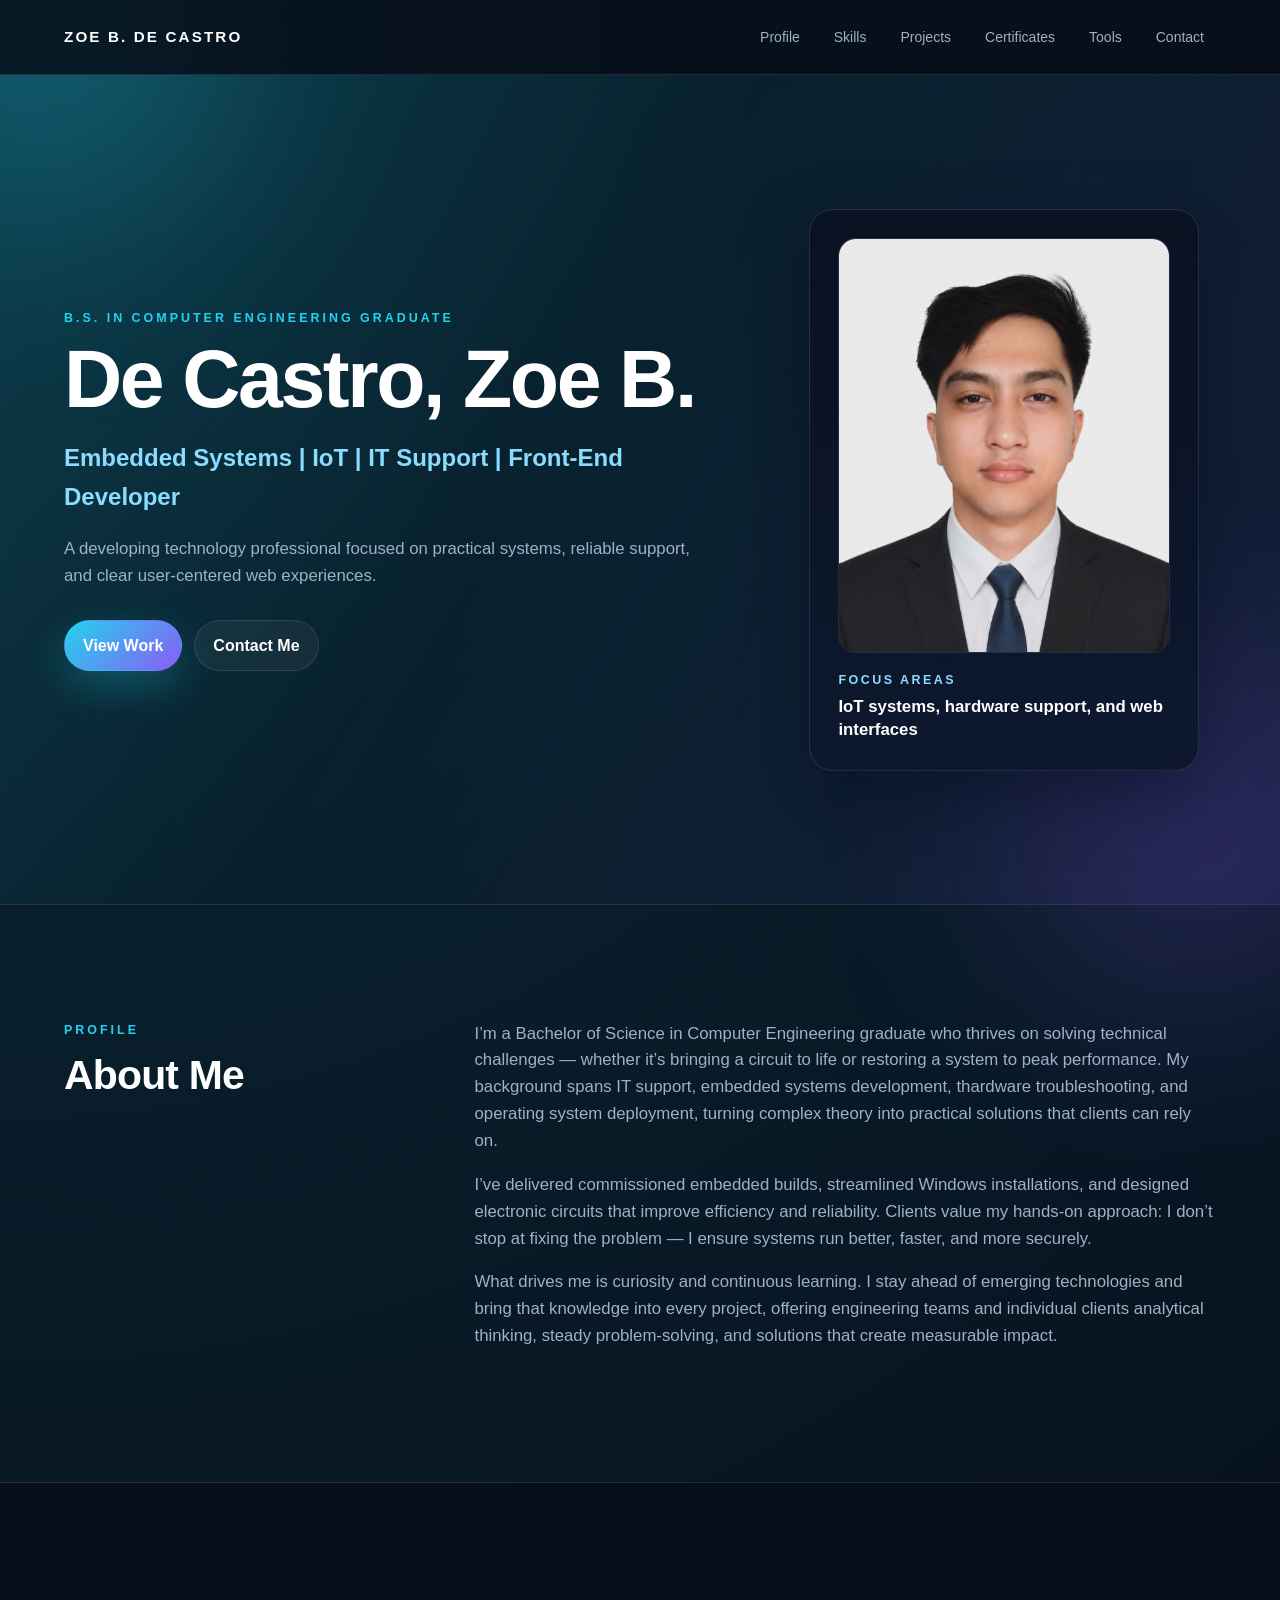
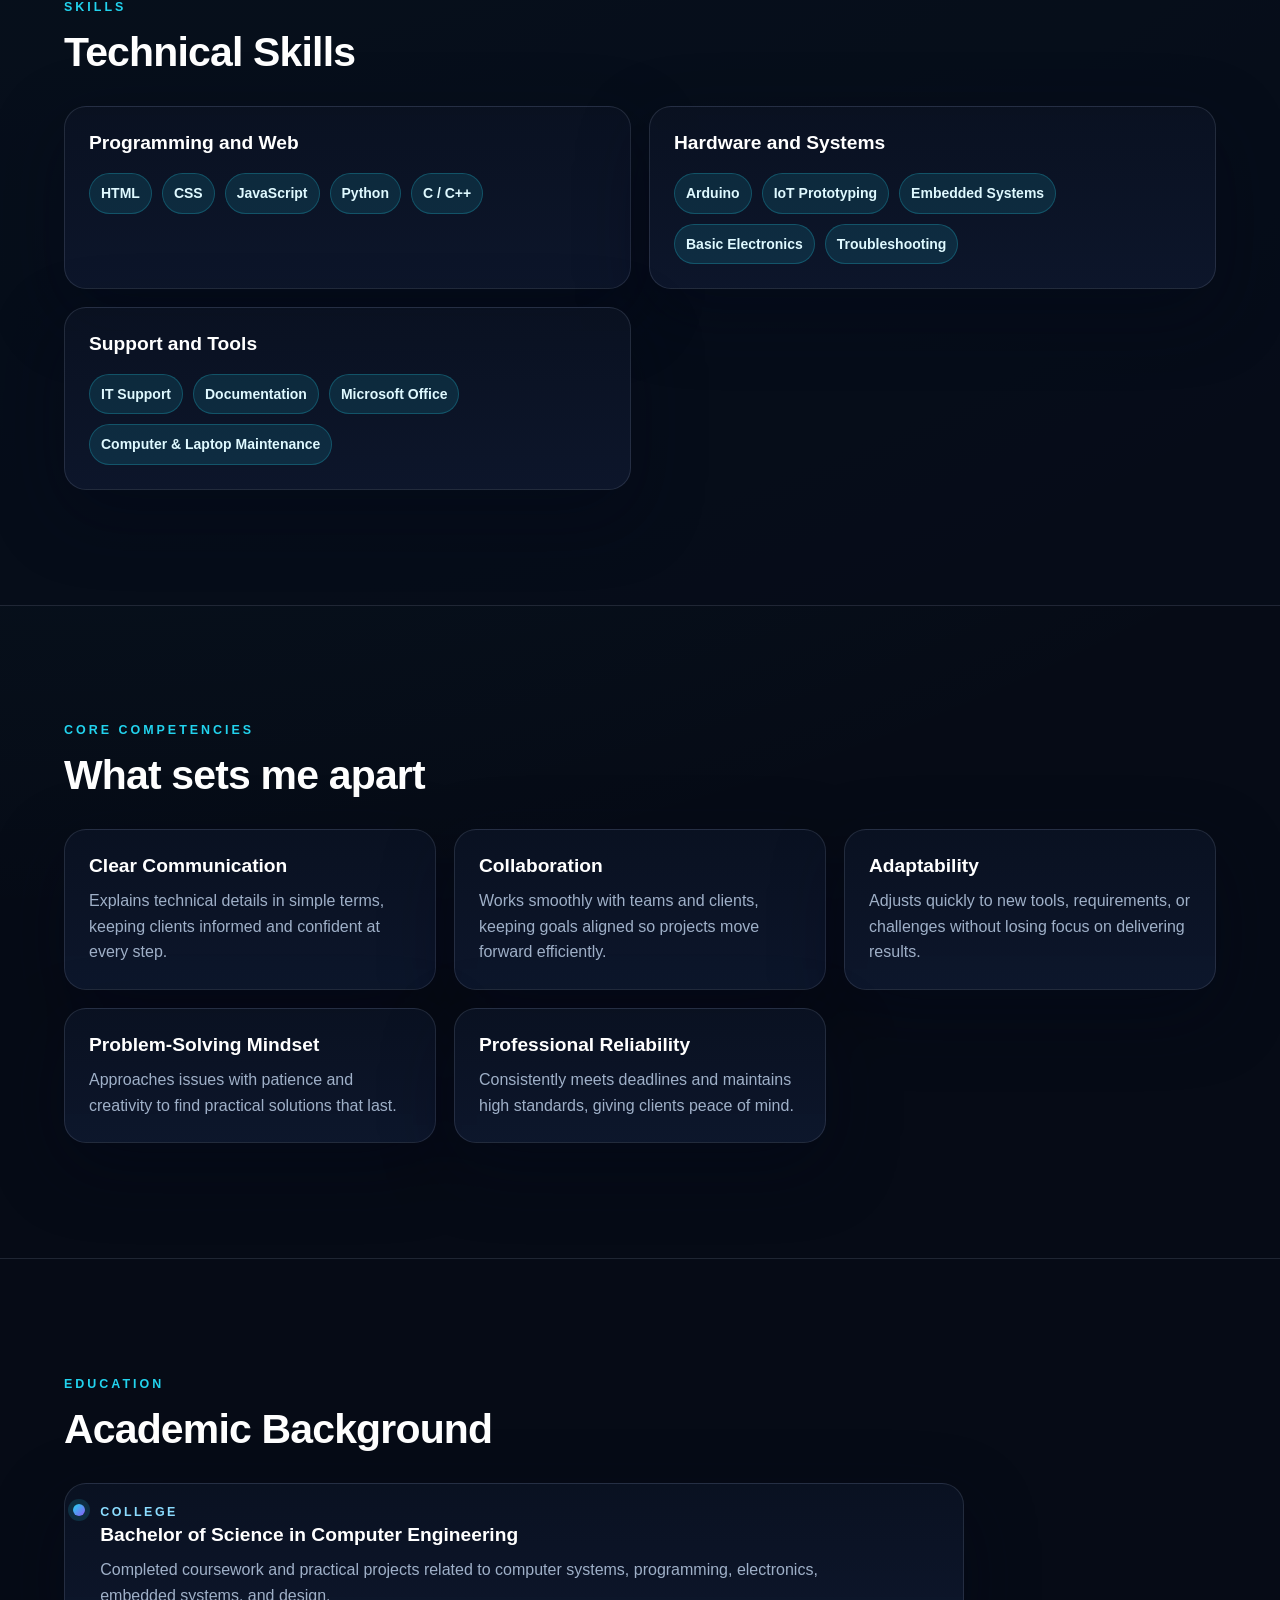
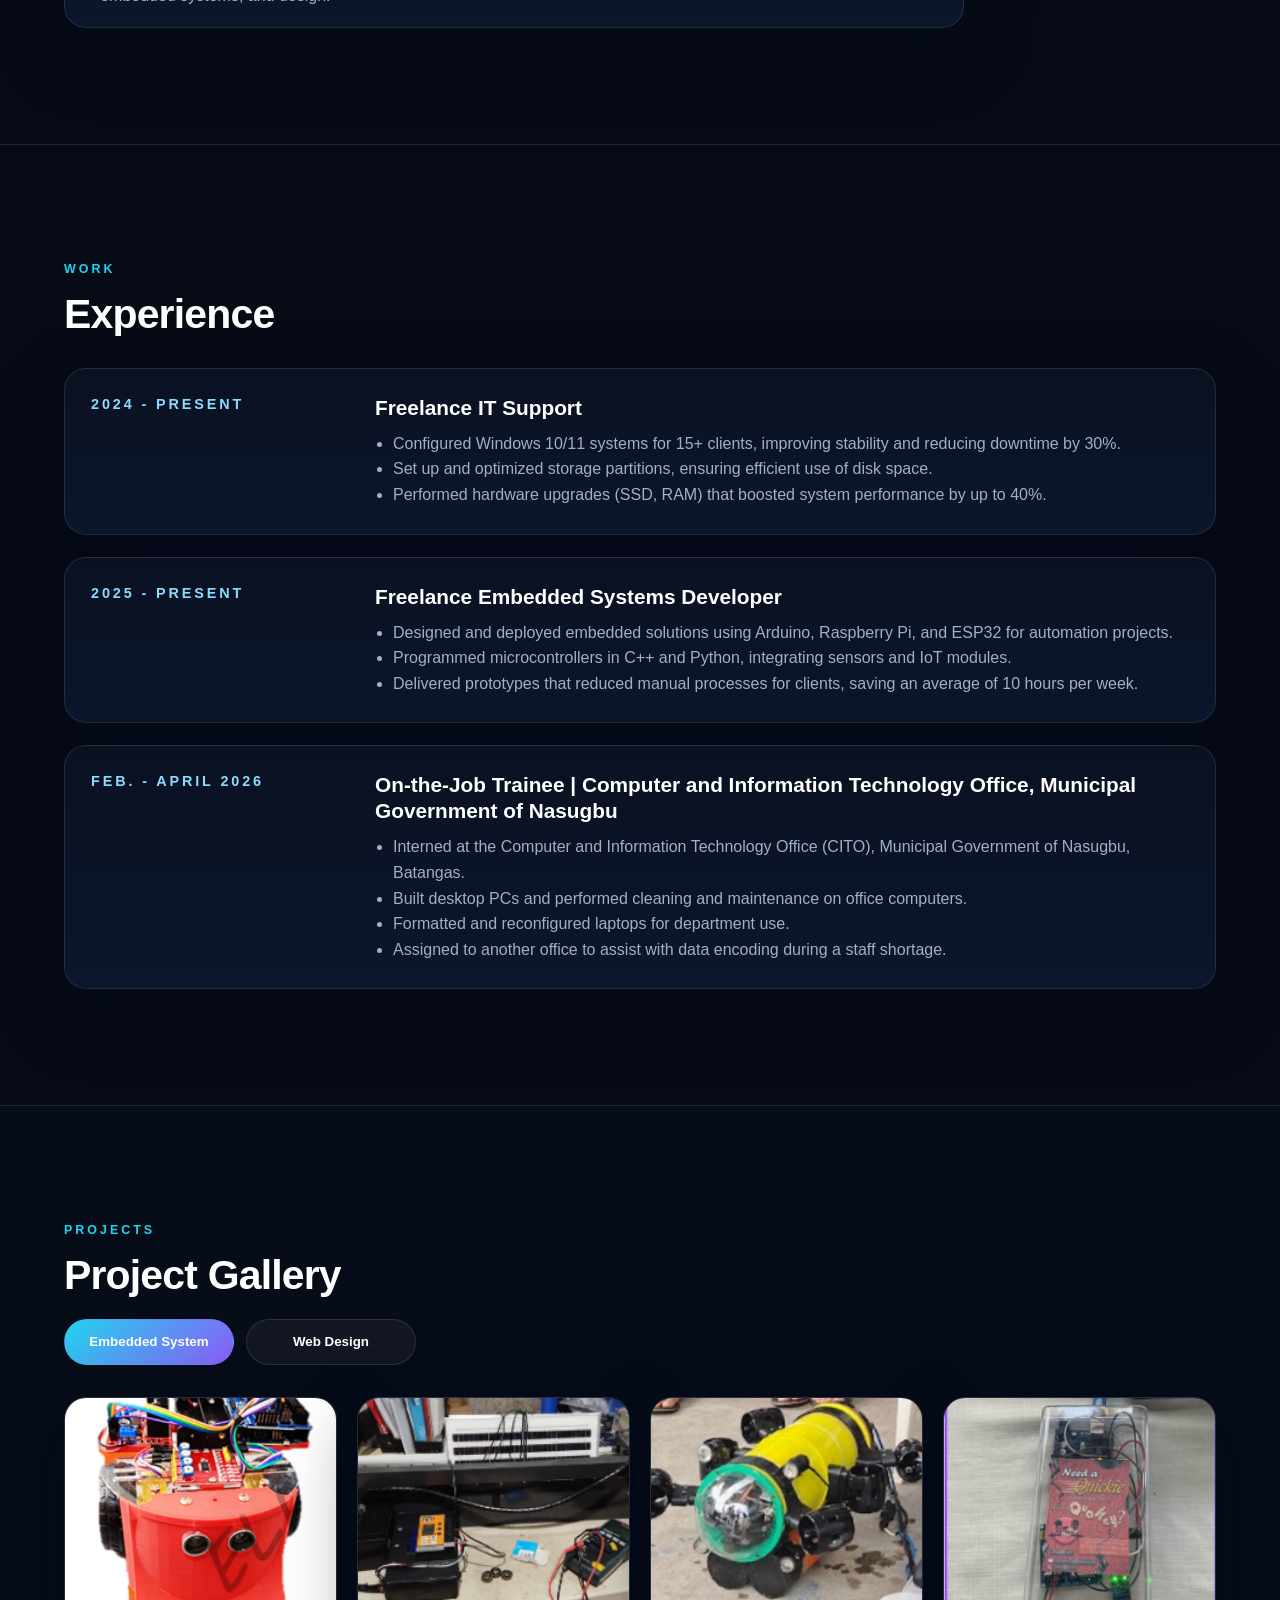
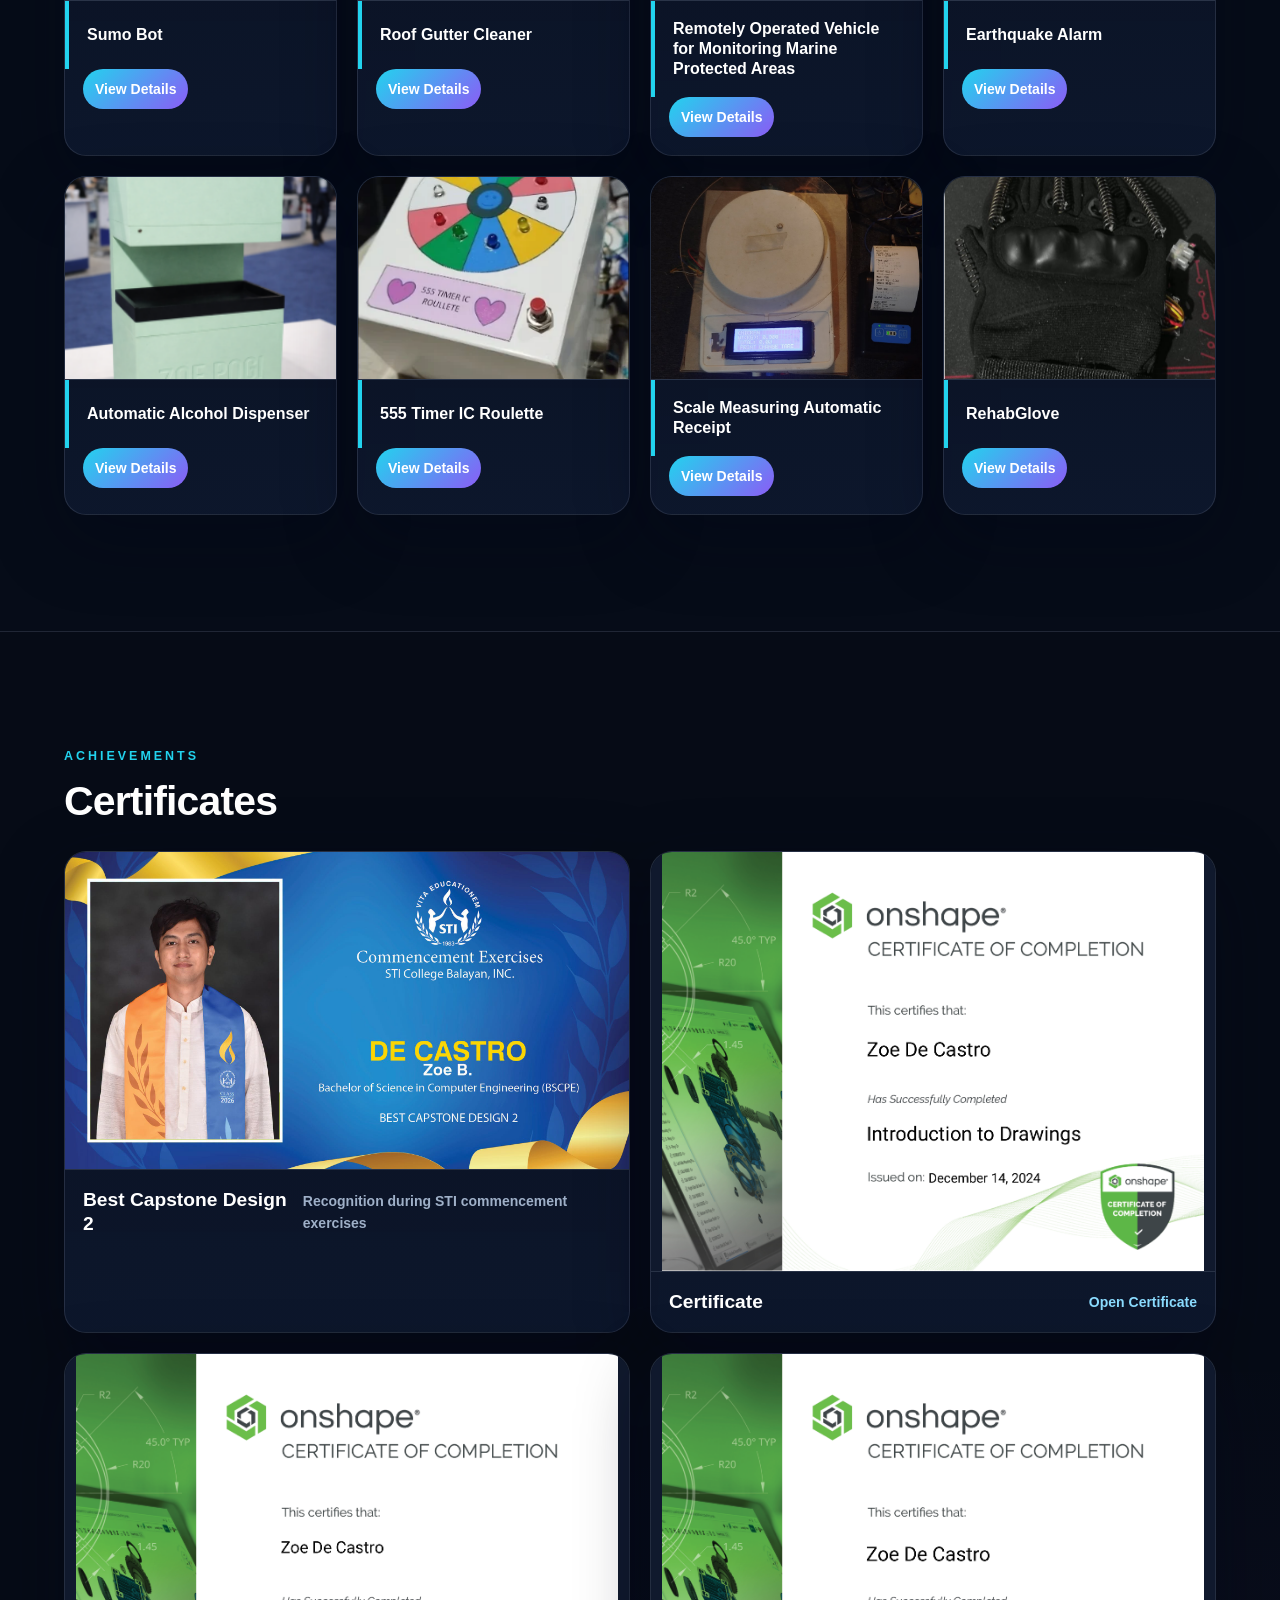
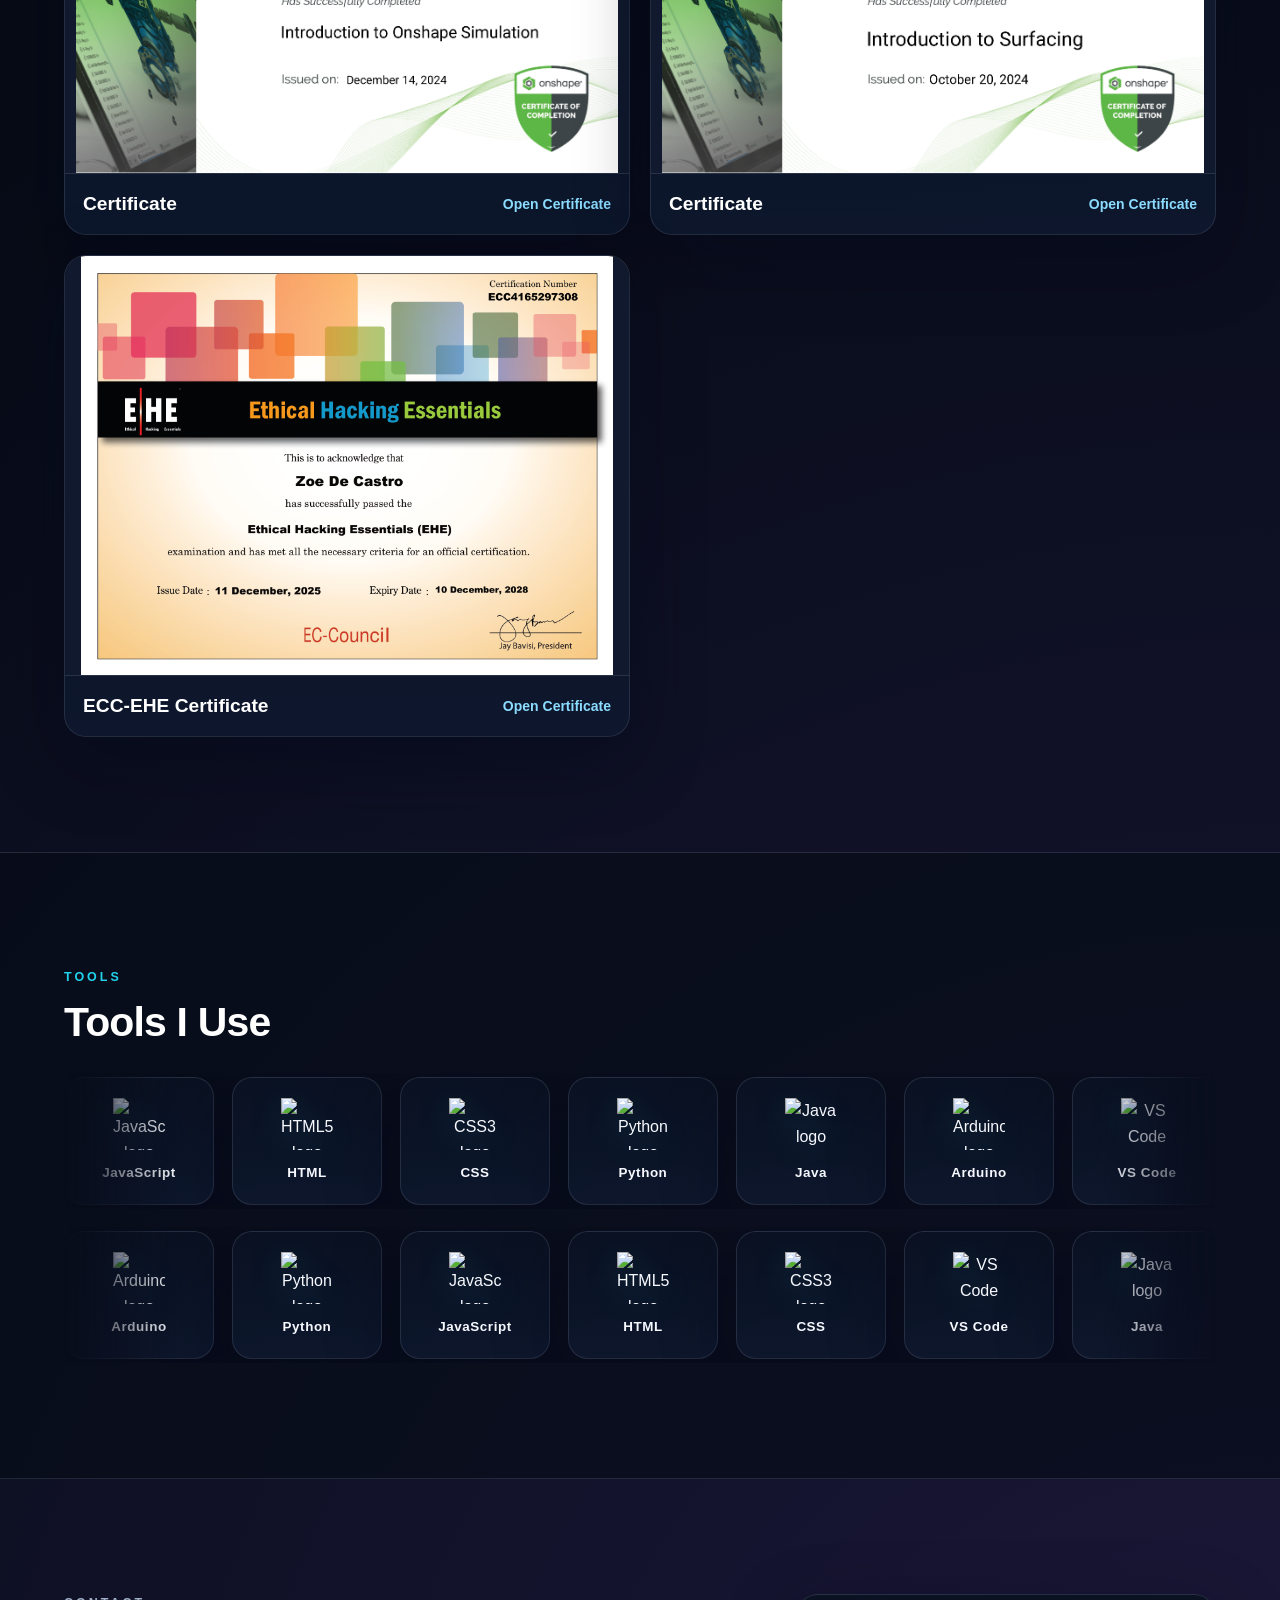
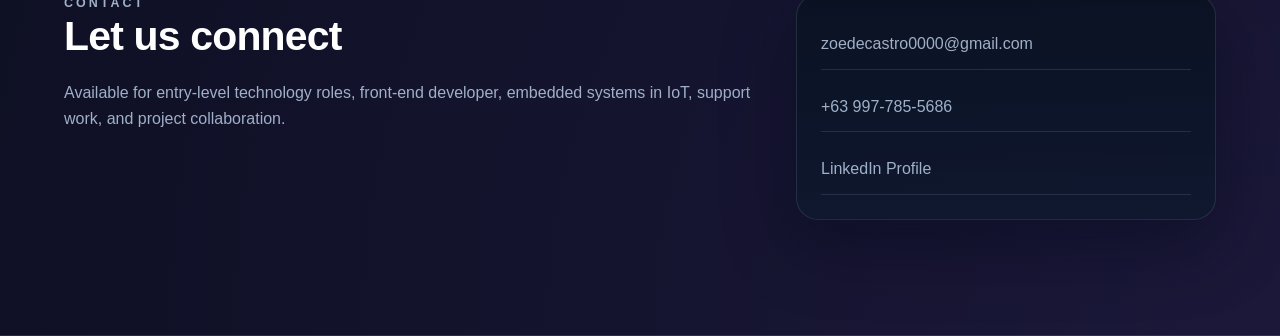
==== commit 588ad963: "Correct 'B.S.' to 'Bachelor of Science' in bio" ====
--- a/index.html
+++ b/index.html
@@ -50,7 +50,7 @@
         </div>
         <div class="section-copy">
           <p>
-            I’m a B.S. Computer Engineering graduate who thrives on solving technical 
+            I’m a Bachelor of Science in Computer Engineering graduate who thrives on solving technical 
             challenges — whether it’s bringing a circuit to life or restoring a system to peak 
             performance. My background spans IT support, embedded systems development,
             thardware troubleshooting, and operating system deployment, turning complex
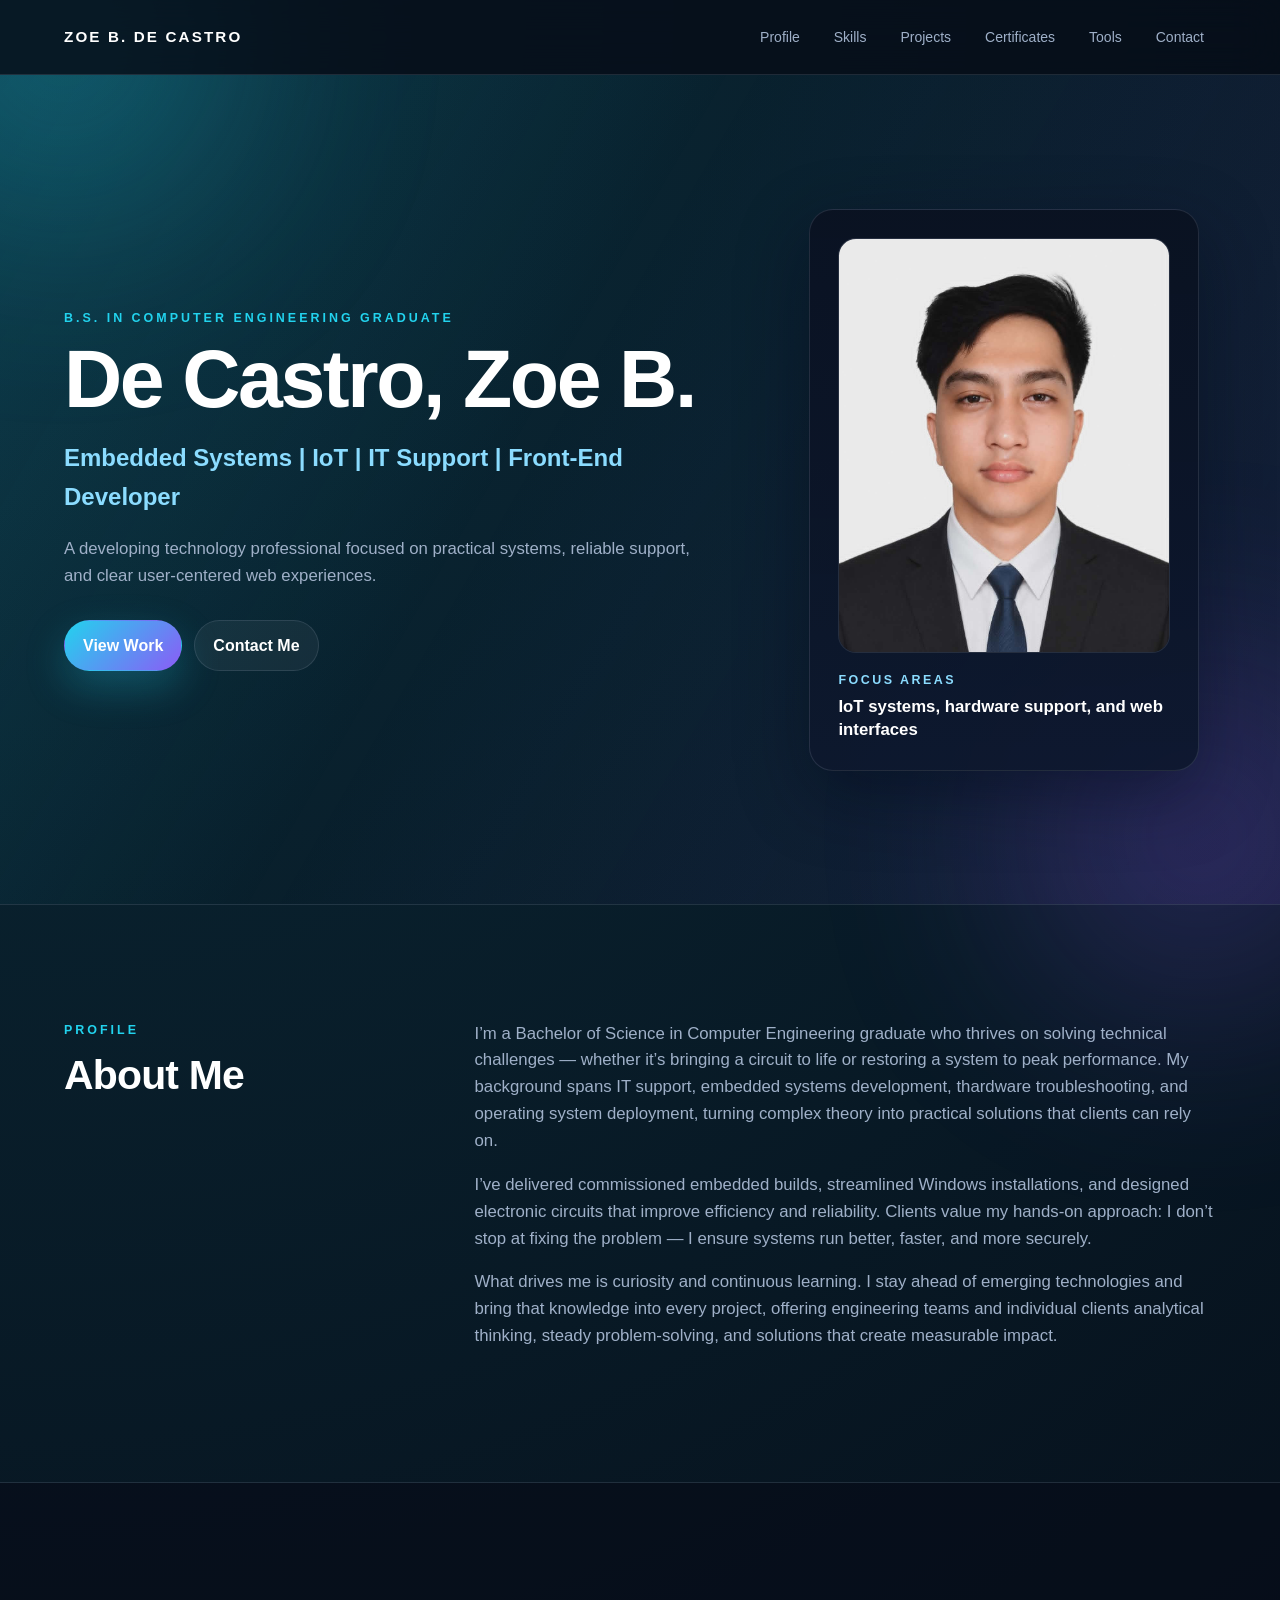
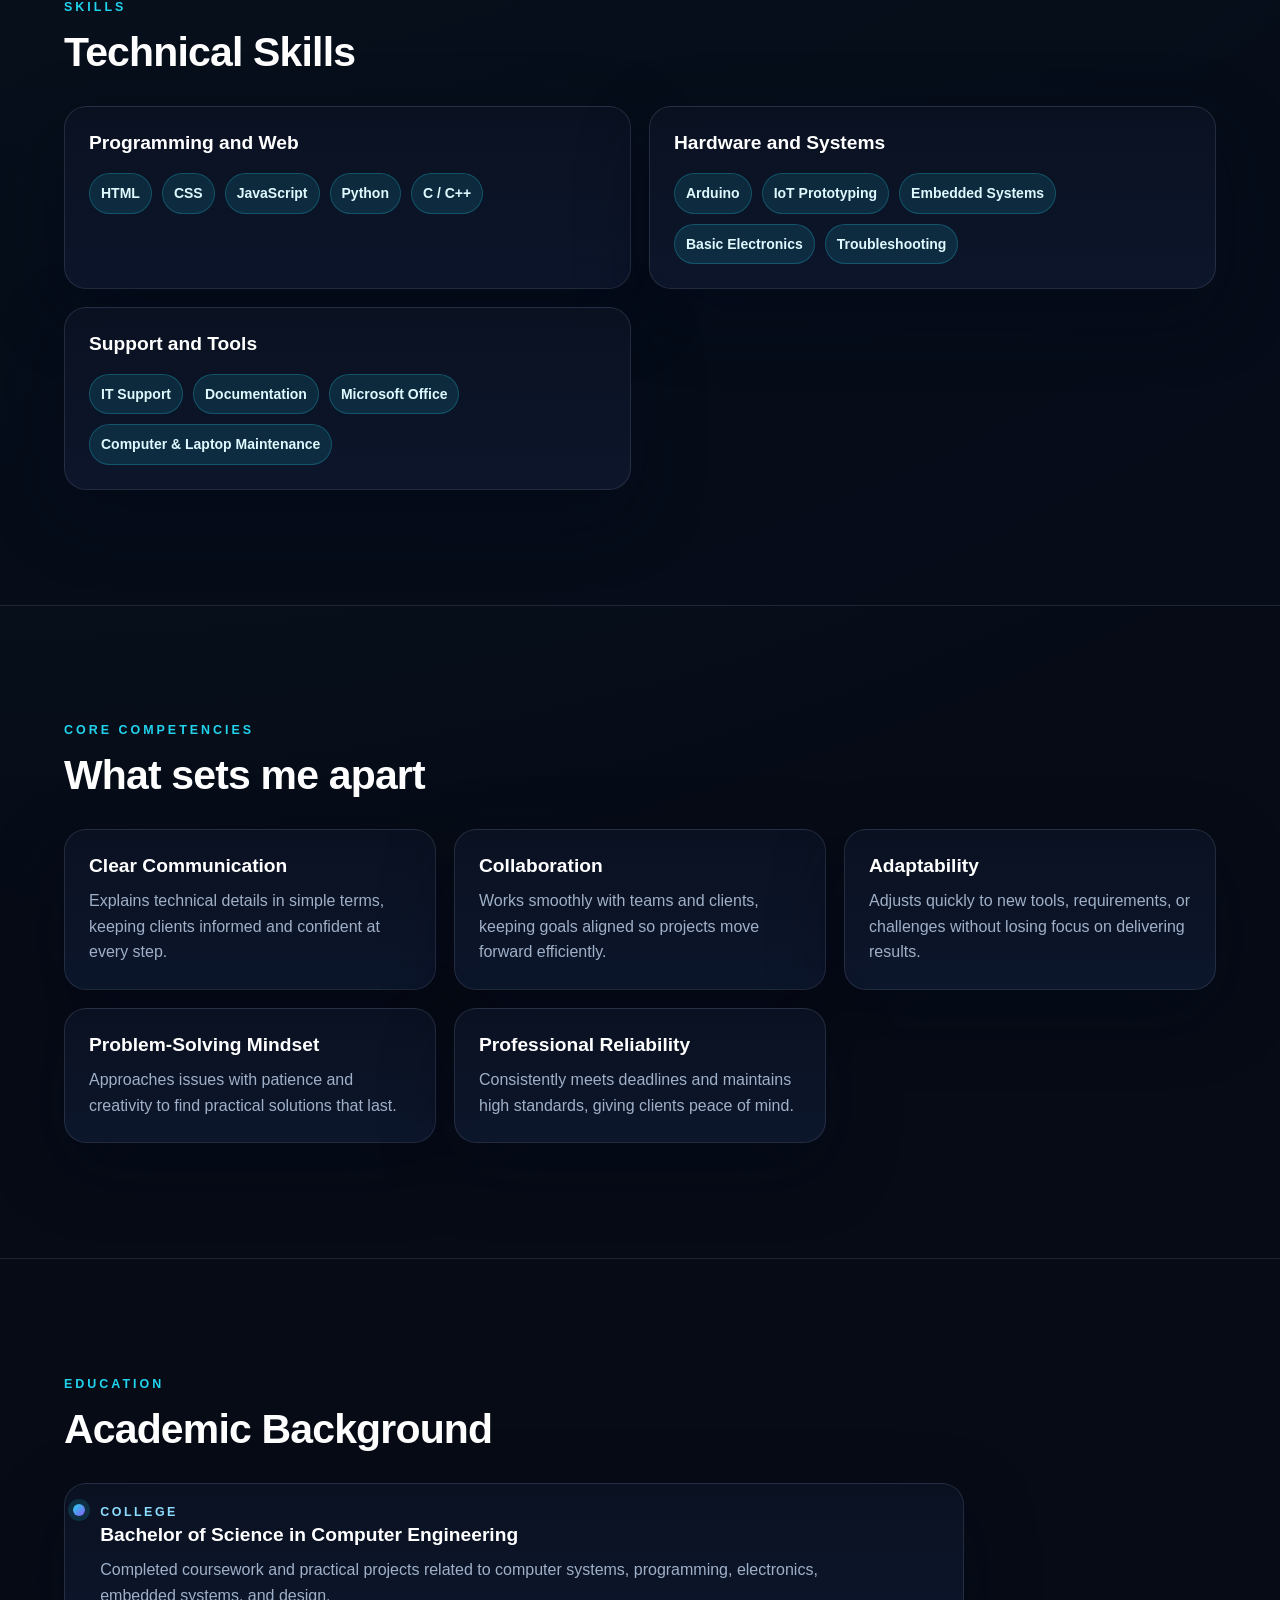
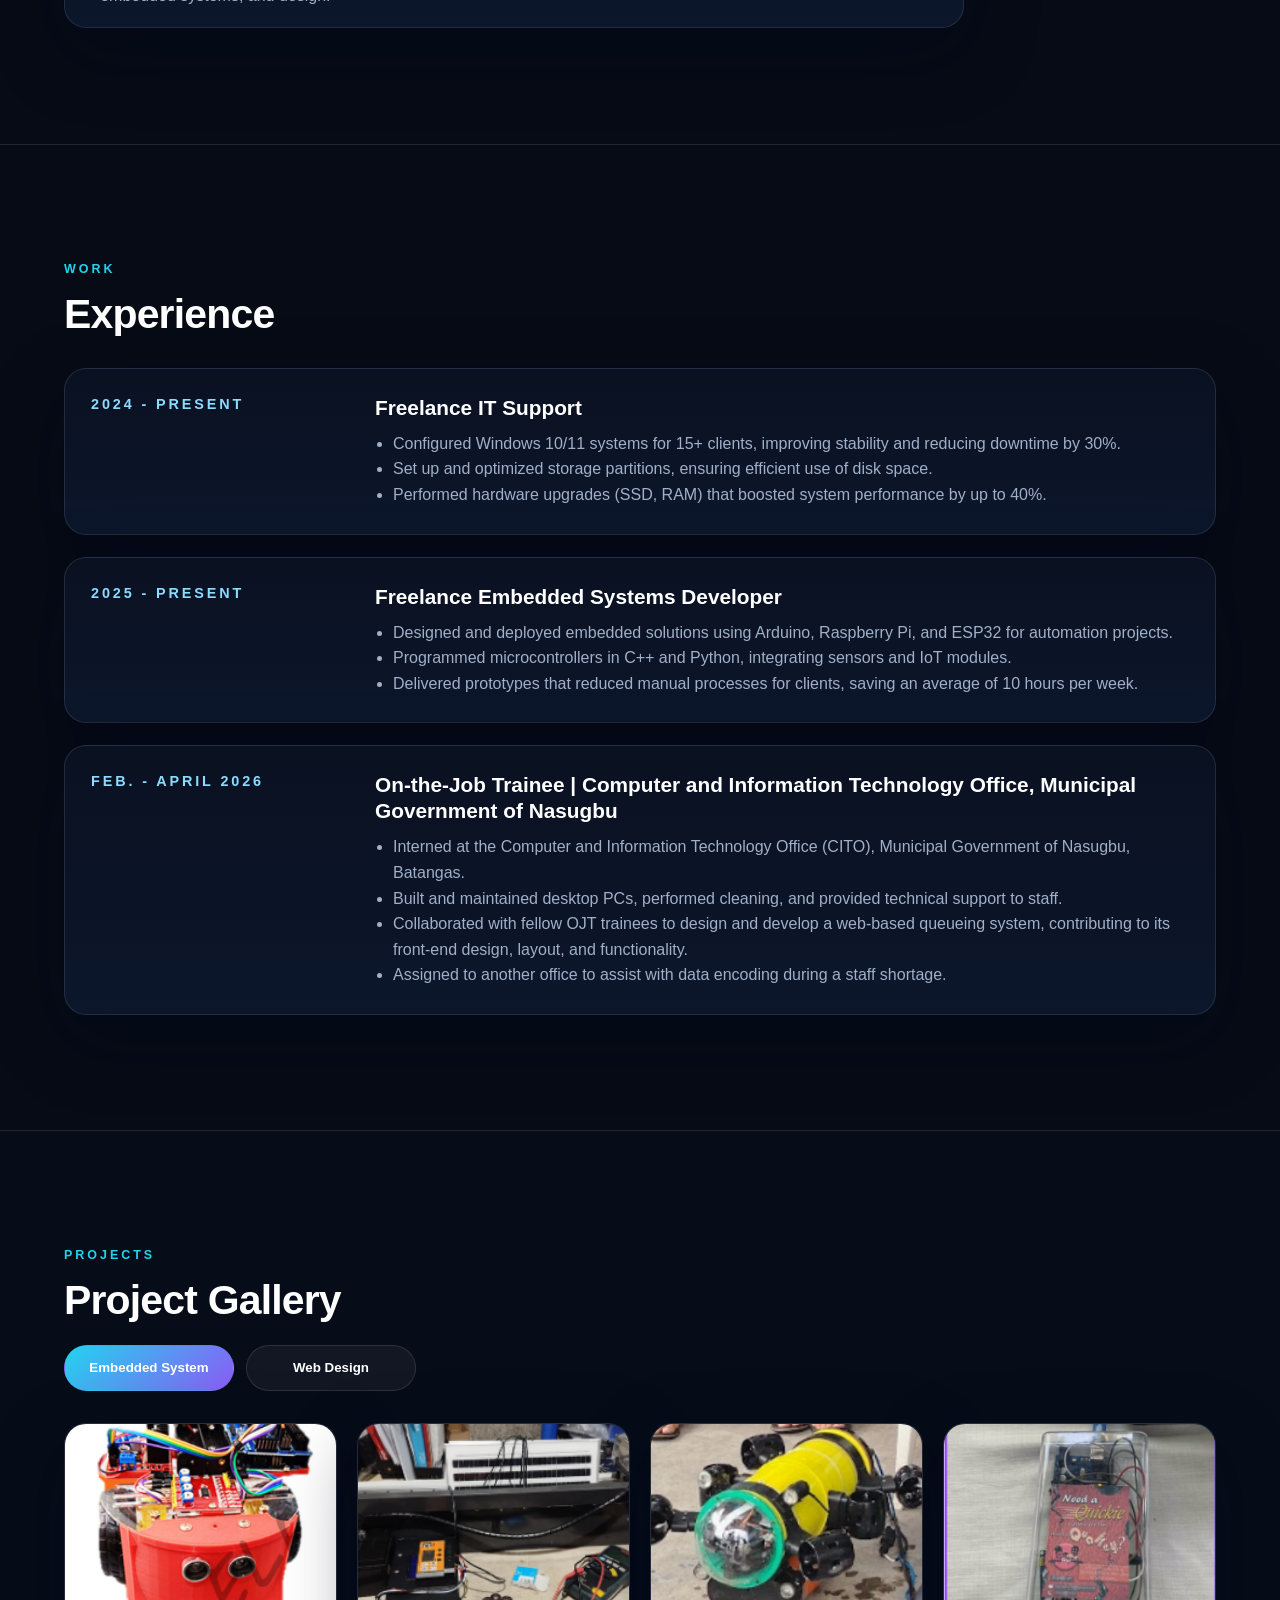
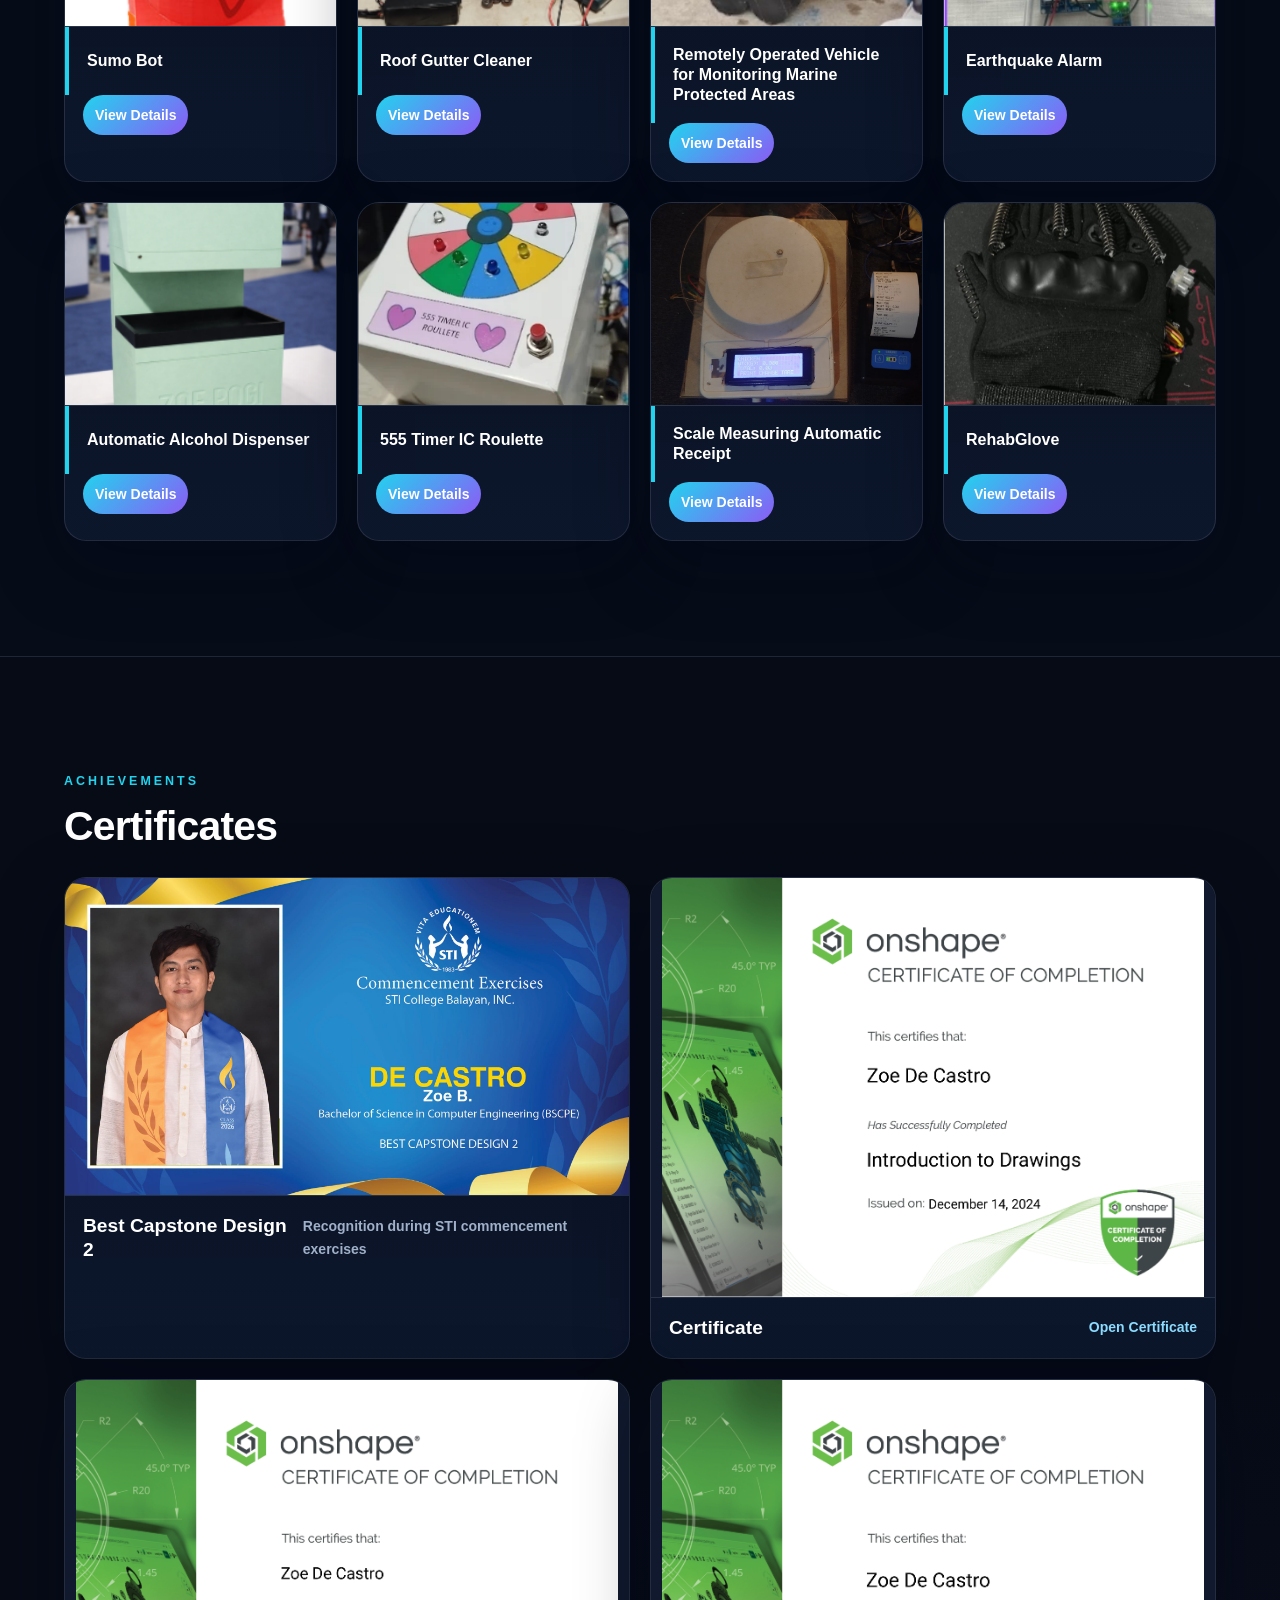
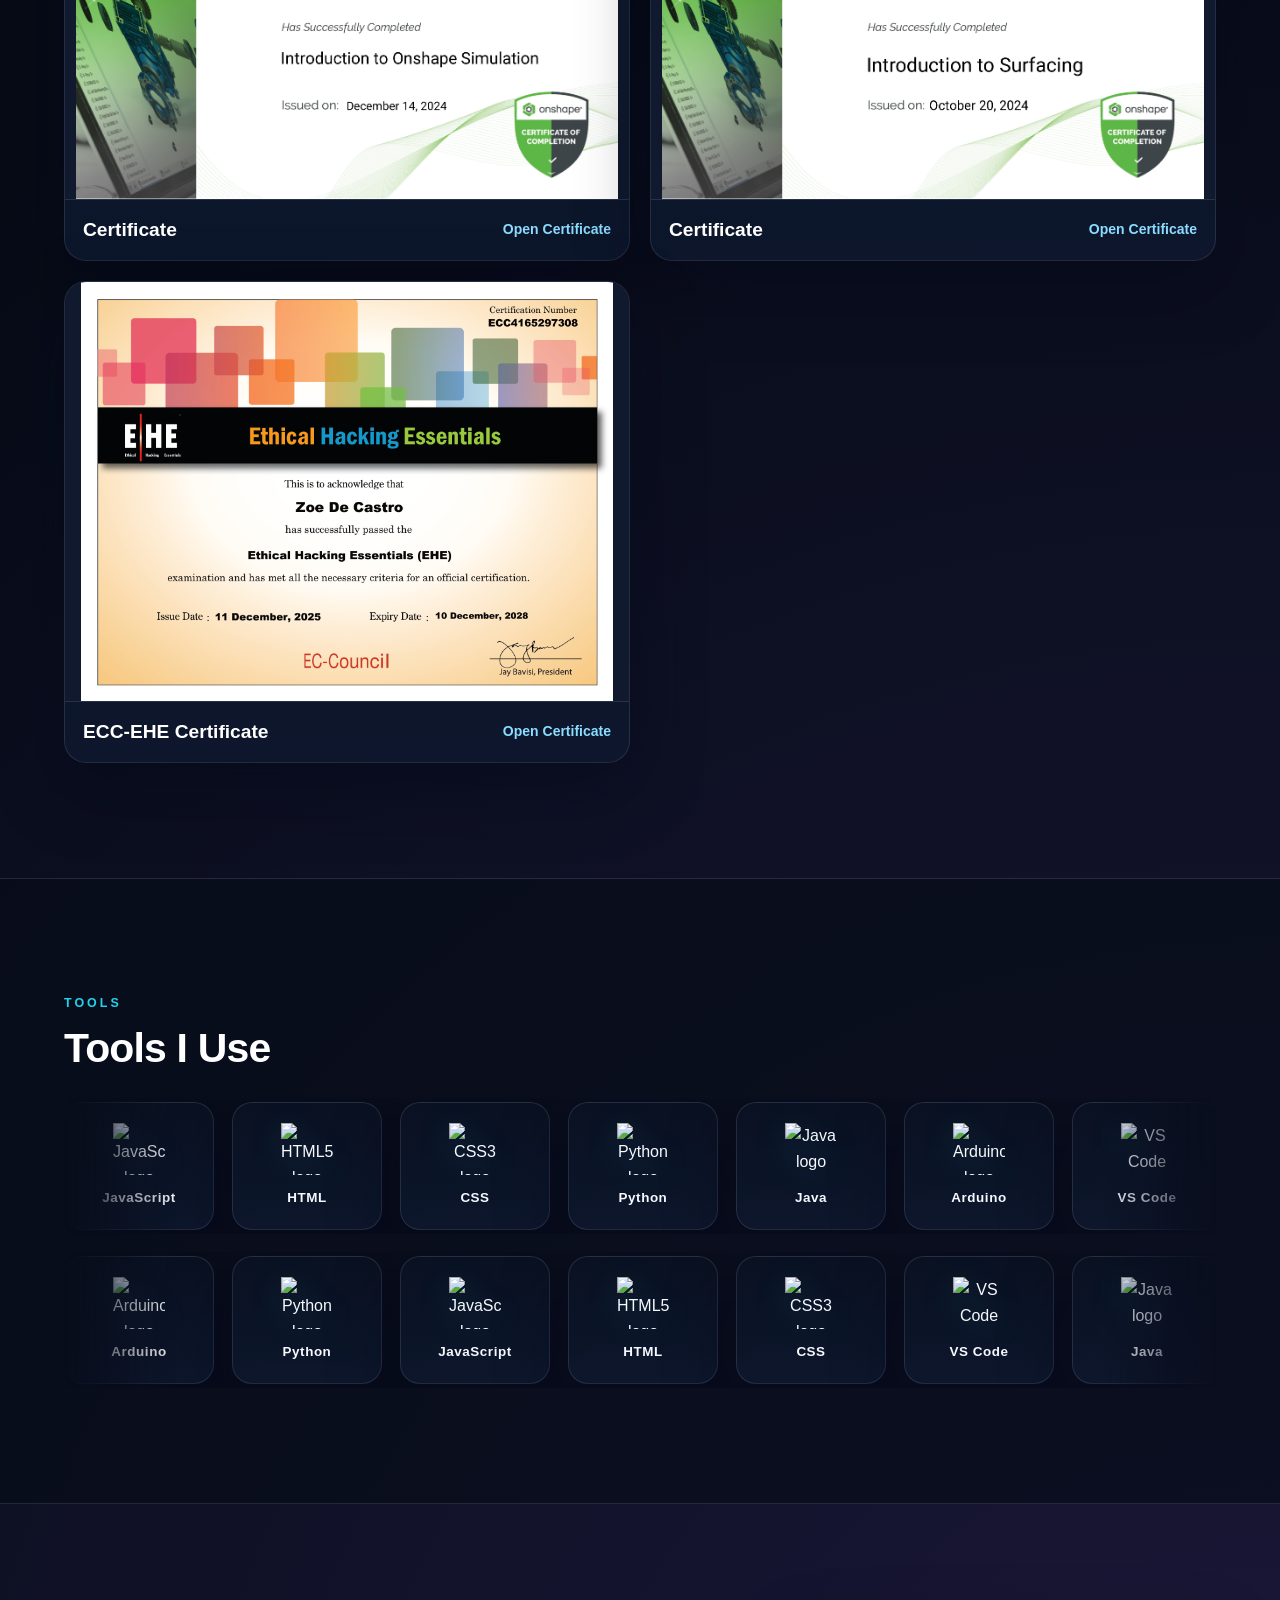
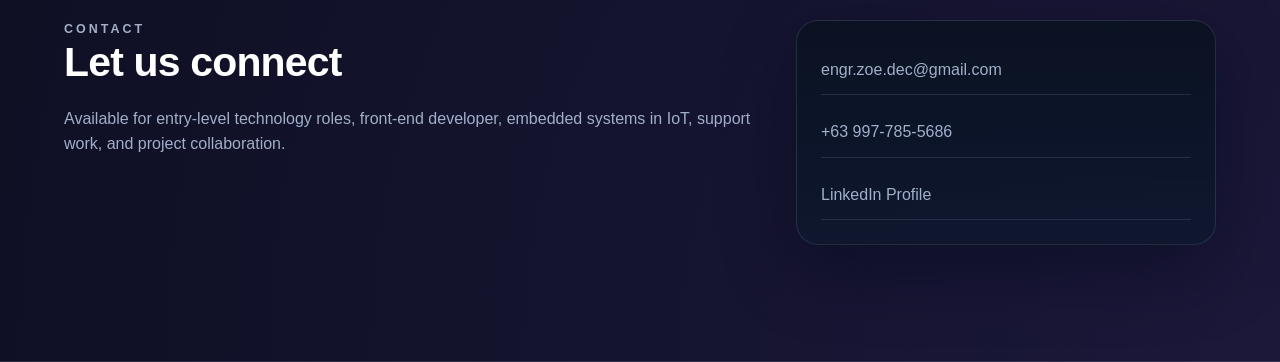
==== commit ec44b3a7: "Update print statement from 'Hello' to 'Goodbye'" ====
--- a/index.html
+++ b/index.html
@@ -184,8 +184,8 @@
               <h3>On-the-Job Trainee | Computer and Information Technology Office, Municipal Government of Nasugbu</h3>
               <ul>
                 <li>Interned at the Computer and Information Technology Office (CITO), Municipal Government of Nasugbu, Batangas.</li>
-                <li>Built desktop PCs and performed cleaning and maintenance on office computers.</li>
-                <li>Formatted and reconfigured laptops for department use.</li>
+                <li>Built and maintained desktop PCs, performed cleaning, and provided technical support to staff.</li>
+                <li>Collaborated with fellow OJT trainees to design and develop a web-based queueing system, contributing to its front-end design, layout, and functionality.</li>
                 <li>Assigned to another office to assist with data encoding during a staff shortage.</li>
               </ul>
             </div>
@@ -496,6 +496,8 @@
               <div class="tool-item"><img src="https://cdn.jsdelivr.net/gh/devicons/devicon@latest/icons/vscode/vscode-original.svg" alt="VS Code logo" loading="lazy"><span>VS Code</span></div>
               <div class="tool-item"><img src="https://cdn.jsdelivr.net/gh/devicons/devicon@latest/icons/tailwindcss/tailwindcss-original.svg" alt="Tailwind CSS logo" loading="lazy"><span>Tailwind</span></div>
               <div class="tool-item"><img src="https://cdn.jsdelivr.net/gh/devicons/devicon@latest/icons/bootstrap/bootstrap-original.svg" alt="Bootstrap logo" loading="lazy"><span>Bootstrap</span></div>
+              <div class="tool-item"><img src="https://cdn.jsdelivr.net/gh/devicons/devicon@latest/icons/vercel/vercel-original.svg" alt="Vercel logo" loading="lazy"><span>Vercel</span></div>
+              <div class="tool-item"><img src="https://cdn.jsdelivr.net/gh/devicons/devicon@latest/icons/supabase/supabase-original.svg" alt="Supabase logo" loading="lazy"><span>Supabase</span></div>
               <div class="tool-item tool-svg">
                 <svg viewBox="0 0 16 16" aria-label="OpenAI logo" role="img" fill="#ffffff">
                   <path d="M14.949 6.547a3.94 3.94 0 0 0-.348-3.273 4.11 4.11 0 0 0-4.4-1.934A4.1 4.1 0 0 0 8.423.2 4.15 4.15 0 0 0 6.305.086a4.1 4.1 0 0 0-1.891.948 4.04 4.04 0 0 0-1.158 1.753 4.1 4.1 0 0 0-1.563.679A4 4 0 0 0 .554 4.72a3.99 3.99 0 0 0 .502 4.731 3.94 3.94 0 0 0 .346 3.274 4.11 4.11 0 0 0 4.402 1.933c.382.425.852.764 1.377.995.526.231 1.095.35 1.67.346 1.78.002 3.358-1.132 3.901-2.804a4.1 4.1 0 0 0 1.563-.68 4 4 0 0 0 1.14-1.253 3.99 3.99 0 0 0-.506-4.716m-6.097 8.406a3.05 3.05 0 0 1-1.945-.694l.096-.054 3.23-1.838a.53.53 0 0 0 .265-.455v-4.49l1.366.778q.02.011.025.035v3.722c-.003 1.653-1.361 2.992-3.037 2.996m-6.53-2.75a2.95 2.95 0 0 1-.36-2.01l.095.057L5.29 12.09a.53.53 0 0 0 .527 0l3.949-2.246v1.555a.05.05 0 0 1-.022.041L6.473 13.3c-1.454.826-3.311.335-4.15-1.098m-.85-6.94A3.02 3.02 0 0 1 3.07 3.949v3.785a.51.51 0 0 0 .262.451l3.93 2.237-1.366.779a.05.05 0 0 1-.048 0L2.585 9.342a2.98 2.98 0 0 1-1.113-4.094zm11.216 2.571L8.747 5.576l1.362-.776a.05.05 0 0 1 .048 0l3.265 1.86a3 3 0 0 1 1.173 1.207 2.96 2.96 0 0 1-.27 3.2 3.05 3.05 0 0 1-1.36.997V8.279a.52.52 0 0 0-.276-.445m1.36-2.015-.097-.057-3.226-1.855a.53.53 0 0 0-.53 0L6.249 6.153V4.598a.04.04 0 0 1 .019-.04L9.533 2.7a3.07 3.07 0 0 1 3.257.139c.474.325.843.778 1.066 1.303.223.526.289 1.103.191 1.664zM5.503 8.575 4.139 7.8a.05.05 0 0 1-.026-.037V4.049c0-.57.166-1.127.476-1.607s.752-.864 1.275-1.105a3.08 3.08 0 0 1 3.234.41l-.096.054-3.23 1.838a.53.53 0 0 0-.265.455zm.742-1.577 1.758-1 1.762 1v2l-1.755 1-1.762-1z"/>
@@ -508,7 +510,12 @@
                 </svg>
                 <span>Claude.ai</span>
               </div>
-              <div class="tool-item easyeda-badge" aria-label="EasyEDA tool logo"><span class="easyeda-mark">E</span><span>EasyEDA</span></div>
+              <div class="tool-item tool-svg">
+                <svg viewBox="0 0 24 24" aria-label="EasyEDA logo" role="img" fill="#1765F6">
+                  <path d="M7.754 15.36c.96 0 1.75.788 1.75 1.749 0 .96-.79 1.749-1.75 1.749s-1.75-.79-1.75-1.75.79-1.748 1.75-1.748m12.591-7.34a7.683 7.683 0 0 0-10.018-4.389c-.618.24-1.2.549-1.75.96A6.889 6.889 0 0 0 7 6.17c-.24-.034-.515-.034-.755-.034C2.78 6.1 0 8.912 0 12.342c0 2.675 1.715 5.041 4.151 5.898.48 1.544 1.922 2.675 3.603 2.675a3.762 3.762 0 0 0 3.774-3.772c0-.172 0-.309-.034-.48l5.317-2.675.515-.272-1.03-2.229-.582.272-5.318 2.675a3.708 3.708 0 0 0-2.642-1.098c-1.51 0-2.813.892-3.431 2.195-1.407-.823-2.127-2.503-1.716-4.15a3.718 3.718 0 0 1 4.53-2.674c.377.102.72.24 1.029.445.892-2.743 3.876-4.218 6.587-3.326 1.921.651 3.328 2.366 3.534 4.39h.274a2.913 2.913 0 0 1 2.916 2.915 2.941 2.941 0 0 1-2.676 2.915h-2.127v2.503H19.042c2.984-.24 5.18-2.88 4.94-5.864a4.854 4.854 0 0 0-1.51-3.361C21.89 8.74 21.17 8.26 20.345 8.02Z"/>
+                </svg>
+                <span>EasyEDA</span>
+              </div>
               <div class="tool-item tool-svg">
                 <svg viewBox="0 0 16 16" aria-label="GitHub logo" role="img" fill="#ffffff">
                   <path d="M8 0C3.58 0 0 3.58 0 8c0 3.54 2.29 6.53 5.47 7.59.4.07.55-.17.55-.38 0-.19-.01-.82-.01-1.49-2.01.37-2.53-.49-2.69-.94-.09-.23-.48-.94-.82-1.13-.28-.15-.68-.52-.01-.53.63-.01 1.08.58 1.23.82.72 1.21 1.87.87 2.33.66.07-.52.28-.87.51-1.07-1.78-.2-3.64-.89-3.64-3.95 0-.87.31-1.59.82-2.15-.08-.2-.36-1.02.08-2.12 0 0 .67-.21 2.2.82.64-.18 1.32-.27 2-.27s1.36.09 2 .27c1.53-1.04 2.2-.82 2.2-.82.44 1.1.16 1.92.08 2.12.51.56.82 1.27.82 2.15 0 3.07-1.87 3.75-3.65 3.95.29.25.54.73.54 1.48 0 1.07-.01 1.93-.01 2.2 0 .21.15.46.55.38A8.01 8.01 0 0 0 16 8c0-4.42-3.58-8-8-8"/>
@@ -525,6 +532,8 @@
               <div class="tool-item"><img src="https://cdn.jsdelivr.net/gh/devicons/devicon@latest/icons/vscode/vscode-original.svg" alt="VS Code logo" loading="lazy"><span>VS Code</span></div>
               <div class="tool-item"><img src="https://cdn.jsdelivr.net/gh/devicons/devicon@latest/icons/tailwindcss/tailwindcss-original.svg" alt="Tailwind CSS logo" loading="lazy"><span>Tailwind</span></div>
               <div class="tool-item"><img src="https://cdn.jsdelivr.net/gh/devicons/devicon@latest/icons/bootstrap/bootstrap-original.svg" alt="Bootstrap logo" loading="lazy"><span>Bootstrap</span></div>
+              <div class="tool-item"><img src="https://cdn.jsdelivr.net/gh/devicons/devicon@latest/icons/vercel/vercel-original.svg" alt="Vercel logo" loading="lazy"><span>Vercel</span></div>
+              <div class="tool-item"><img src="https://cdn.jsdelivr.net/gh/devicons/devicon@latest/icons/supabase/supabase-original.svg" alt="Supabase logo" loading="lazy"><span>Supabase</span></div>
               <div class="tool-item tool-svg">
                 <svg viewBox="0 0 16 16" aria-label="OpenAI logo" role="img" fill="#ffffff">
                   <path d="M14.949 6.547a3.94 3.94 0 0 0-.348-3.273 4.11 4.11 0 0 0-4.4-1.934A4.1 4.1 0 0 0 8.423.2 4.15 4.15 0 0 0 6.305.086a4.1 4.1 0 0 0-1.891.948 4.04 4.04 0 0 0-1.158 1.753 4.1 4.1 0 0 0-1.563.679A4 4 0 0 0 .554 4.72a3.99 3.99 0 0 0 .502 4.731 3.94 3.94 0 0 0 .346 3.274 4.11 4.11 0 0 0 4.402 1.933c.382.425.852.764 1.377.995.526.231 1.095.35 1.67.346 1.78.002 3.358-1.132 3.901-2.804a4.1 4.1 0 0 0 1.563-.68 4 4 0 0 0 1.14-1.253 3.99 3.99 0 0 0-.506-4.716m-6.097 8.406a3.05 3.05 0 0 1-1.945-.694l.096-.054 3.23-1.838a.53.53 0 0 0 .265-.455v-4.49l1.366.778q.02.011.025.035v3.722c-.003 1.653-1.361 2.992-3.037 2.996m-6.53-2.75a2.95 2.95 0 0 1-.36-2.01l.095.057L5.29 12.09a.53.53 0 0 0 .527 0l3.949-2.246v1.555a.05.05 0 0 1-.022.041L6.473 13.3c-1.454.826-3.311.335-4.15-1.098m-.85-6.94A3.02 3.02 0 0 1 3.07 3.949v3.785a.51.51 0 0 0 .262.451l3.93 2.237-1.366.779a.05.05 0 0 1-.048 0L2.585 9.342a2.98 2.98 0 0 1-1.113-4.094zm11.216 2.571L8.747 5.576l1.362-.776a.05.05 0 0 1 .048 0l3.265 1.86a3 3 0 0 1 1.173 1.207 2.96 2.96 0 0 1-.27 3.2 3.05 3.05 0 0 1-1.36.997V8.279a.52.52 0 0 0-.276-.445m1.36-2.015-.097-.057-3.226-1.855a.53.53 0 0 0-.53 0L6.249 6.153V4.598a.04.04 0 0 1 .019-.04L9.533 2.7a3.07 3.07 0 0 1 3.257.139c.474.325.843.778 1.066 1.303.223.526.289 1.103.191 1.664zM5.503 8.575 4.139 7.8a.05.05 0 0 1-.026-.037V4.049c0-.57.166-1.127.476-1.607s.752-.864 1.275-1.105a3.08 3.08 0 0 1 3.234.41l-.096.054-3.23 1.838a.53.53 0 0 0-.265.455zm.742-1.577 1.758-1 1.762 1v2l-1.755 1-1.762-1z"/>
@@ -537,7 +546,12 @@
                 </svg>
                 <span>Claude.ai</span>
               </div>
-              <div class="tool-item easyeda-badge" aria-label="EasyEDA tool logo"><span class="easyeda-mark">E</span><span>EasyEDA</span></div>
+              <div class="tool-item tool-svg">
+                <svg viewBox="0 0 24 24" aria-label="EasyEDA logo" role="img" fill="#1765F6">
+                  <path d="M7.754 15.36c.96 0 1.75.788 1.75 1.749 0 .96-.79 1.749-1.75 1.749s-1.75-.79-1.75-1.75.79-1.748 1.75-1.748m12.591-7.34a7.683 7.683 0 0 0-10.018-4.389c-.618.24-1.2.549-1.75.96A6.889 6.889 0 0 0 7 6.17c-.24-.034-.515-.034-.755-.034C2.78 6.1 0 8.912 0 12.342c0 2.675 1.715 5.041 4.151 5.898.48 1.544 1.922 2.675 3.603 2.675a3.762 3.762 0 0 0 3.774-3.772c0-.172 0-.309-.034-.48l5.317-2.675.515-.272-1.03-2.229-.582.272-5.318 2.675a3.708 3.708 0 0 0-2.642-1.098c-1.51 0-2.813.892-3.431 2.195-1.407-.823-2.127-2.503-1.716-4.15a3.718 3.718 0 0 1 4.53-2.674c.377.102.72.24 1.029.445.892-2.743 3.876-4.218 6.587-3.326 1.921.651 3.328 2.366 3.534 4.39h.274a2.913 2.913 0 0 1 2.916 2.915 2.941 2.941 0 0 1-2.676 2.915h-2.127v2.503H19.042c2.984-.24 5.18-2.88 4.94-5.864a4.854 4.854 0 0 0-1.51-3.361C21.89 8.74 21.17 8.26 20.345 8.02Z"/>
+                </svg>
+                <span>EasyEDA</span>
+              </div>
               <div class="tool-item tool-svg">
                 <svg viewBox="0 0 16 16" aria-label="GitHub logo" role="img" fill="#ffffff">
                   <path d="M8 0C3.58 0 0 3.58 0 8c0 3.54 2.29 6.53 5.47 7.59.4.07.55-.17.55-.38 0-.19-.01-.82-.01-1.49-2.01.37-2.53-.49-2.69-.94-.09-.23-.48-.94-.82-1.13-.28-.15-.68-.52-.01-.53.63-.01 1.08.58 1.23.82.72 1.21 1.87.87 2.33.66.07-.52.28-.87.51-1.07-1.78-.2-3.64-.89-3.64-3.95 0-.87.31-1.59.82-2.15-.08-.2-.36-1.02.08-2.12 0 0 .67-.21 2.2.82.64-.18 1.32-.27 2-.27s1.36.09 2 .27c1.53-1.04 2.2-.82 2.2-.82.44 1.1.16 1.92.08 2.12.51.56.82 1.27.82 2.15 0 3.07-1.87 3.75-3.65 3.95.29.25.54.73.54 1.48 0 1.07-.01 1.93-.01 2.2 0 .21.15.46.55.38A8.01 8.01 0 0 0 16 8c0-4.42-3.58-8-8-8"/>
@@ -579,6 +593,8 @@
               <div class="tool-item"><img src="https://cdn.jsdelivr.net/gh/devicons/devicon@latest/icons/java/java-original.svg" alt="Java logo" loading="lazy"><span>Java</span></div>
               <div class="tool-item"><img src="https://cdn.jsdelivr.net/gh/devicons/devicon@latest/icons/tailwindcss/tailwindcss-original.svg" alt="Tailwind CSS logo" loading="lazy"><span>Tailwind</span></div>
               <div class="tool-item"><img src="https://cdn.jsdelivr.net/gh/devicons/devicon@latest/icons/bootstrap/bootstrap-original.svg" alt="Bootstrap logo" loading="lazy"><span>Bootstrap</span></div>
+              <div class="tool-item"><img src="https://cdn.jsdelivr.net/gh/devicons/devicon@latest/icons/vercel/vercel-original.svg" alt="Vercel logo" loading="lazy"><span>Vercel</span></div>
+              <div class="tool-item"><img src="https://cdn.jsdelivr.net/gh/devicons/devicon@latest/icons/supabase/supabase-original.svg" alt="Supabase logo" loading="lazy"><span>Supabase</span></div>
               <div class="tool-item tool-svg">
                 <svg viewBox="0 0 16 16" aria-label="OpenAI logo" role="img" fill="#ffffff">
                   <path d="M14.949 6.547a3.94 3.94 0 0 0-.348-3.273 4.11 4.11 0 0 0-4.4-1.934A4.1 4.1 0 0 0 8.423.2 4.15 4.15 0 0 0 6.305.086a4.1 4.1 0 0 0-1.891.948 4.04 4.04 0 0 0-1.158 1.753 4.1 4.1 0 0 0-1.563.679A4 4 0 0 0 .554 4.72a3.99 3.99 0 0 0 .502 4.731 3.94 3.94 0 0 0 .346 3.274 4.11 4.11 0 0 0 4.402 1.933c.382.425.852.764 1.377.995.526.231 1.095.35 1.67.346 1.78.002 3.358-1.132 3.901-2.804a4.1 4.1 0 0 0 1.563-.68 4 4 0 0 0 1.14-1.253 3.99 3.99 0 0 0-.506-4.716m-6.097 8.406a3.05 3.05 0 0 1-1.945-.694l.096-.054 3.23-1.838a.53.53 0 0 0 .265-.455v-4.49l1.366.778q.02.011.025.035v3.722c-.003 1.653-1.361 2.992-3.037 2.996m-6.53-2.75a2.95 2.95 0 0 1-.36-2.01l.095.057L5.29 12.09a.53.53 0 0 0 .527 0l3.949-2.246v1.555a.05.05 0 0 1-.022.041L6.473 13.3c-1.454.826-3.311.335-4.15-1.098m-.85-6.94A3.02 3.02 0 0 1 3.07 3.949v3.785a.51.51 0 0 0 .262.451l3.93 2.237-1.366.779a.05.05 0 0 1-.048 0L2.585 9.342a2.98 2.98 0 0 1-1.113-4.094zm11.216 2.571L8.747 5.576l1.362-.776a.05.05 0 0 1 .048 0l3.265 1.86a3 3 0 0 1 1.173 1.207 2.96 2.96 0 0 1-.27 3.2 3.05 3.05 0 0 1-1.36.997V8.279a.52.52 0 0 0-.276-.445m1.36-2.015-.097-.057-3.226-1.855a.53.53 0 0 0-.53 0L6.249 6.153V4.598a.04.04 0 0 1 .019-.04L9.533 2.7a3.07 3.07 0 0 1 3.257.139c.474.325.843.778 1.066 1.303.223.526.289 1.103.191 1.664zM5.503 8.575 4.139 7.8a.05.05 0 0 1-.026-.037V4.049c0-.57.166-1.127.476-1.607s.752-.864 1.275-1.105a3.08 3.08 0 0 1 3.234.41l-.096.054-3.23 1.838a.53.53 0 0 0-.265.455zm.742-1.577 1.758-1 1.762 1v2l-1.755 1-1.762-1z"/>
@@ -591,7 +607,12 @@
                 </svg>
                 <span>Claude.ai</span>
               </div>
-              <div class="tool-item easyeda-badge" aria-label="EasyEDA tool logo"><span class="easyeda-mark">E</span><span>EasyEDA</span></div>
+              <div class="tool-item tool-svg">
+                <svg viewBox="0 0 24 24" aria-label="EasyEDA logo" role="img" fill="#1765F6">
+                  <path d="M7.754 15.36c.96 0 1.75.788 1.75 1.749 0 .96-.79 1.749-1.75 1.749s-1.75-.79-1.75-1.75.79-1.748 1.75-1.748m12.591-7.34a7.683 7.683 0 0 0-10.018-4.389c-.618.24-1.2.549-1.75.96A6.889 6.889 0 0 0 7 6.17c-.24-.034-.515-.034-.755-.034C2.78 6.1 0 8.912 0 12.342c0 2.675 1.715 5.041 4.151 5.898.48 1.544 1.922 2.675 3.603 2.675a3.762 3.762 0 0 0 3.774-3.772c0-.172 0-.309-.034-.48l5.317-2.675.515-.272-1.03-2.229-.582.272-5.318 2.675a3.708 3.708 0 0 0-2.642-1.098c-1.51 0-2.813.892-3.431 2.195-1.407-.823-2.127-2.503-1.716-4.15a3.718 3.718 0 0 1 4.53-2.674c.377.102.72.24 1.029.445.892-2.743 3.876-4.218 6.587-3.326 1.921.651 3.328 2.366 3.534 4.39h.274a2.913 2.913 0 0 1 2.916 2.915 2.941 2.941 0 0 1-2.676 2.915h-2.127v2.503H19.042c2.984-.24 5.18-2.88 4.94-5.864a4.854 4.854 0 0 0-1.51-3.361C21.89 8.74 21.17 8.26 20.345 8.02Z"/>
+                </svg>
+                <span>EasyEDA</span>
+              </div>
               <div class="tool-item tool-svg">
                 <svg viewBox="0 0 16 16" aria-label="GitHub logo" role="img" fill="#ffffff">
                   <path d="M8 0C3.58 0 0 3.58 0 8c0 3.54 2.29 6.53 5.47 7.59.4.07.55-.17.55-.38 0-.19-.01-.82-.01-1.49-2.01.37-2.53-.49-2.69-.94-.09-.23-.48-.94-.82-1.13-.28-.15-.68-.52-.01-.53.63-.01 1.08.58 1.23.82.72 1.21 1.87.87 2.33.66.07-.52.28-.87.51-1.07-1.78-.2-3.64-.89-3.64-3.95 0-.87.31-1.59.82-2.15-.08-.2-.36-1.02.08-2.12 0 0 .67-.21 2.2.82.64-.18 1.32-.27 2-.27s1.36.09 2 .27c1.53-1.04 2.2-.82 2.2-.82.44 1.1.16 1.92.08 2.12.51.56.82 1.27.82 2.15 0 3.07-1.87 3.75-3.65 3.95.29.25.54.73.54 1.48 0 1.07-.01 1.93-.01 2.2 0 .21.15.46.55.38A8.01 8.01 0 0 0 16 8c0-4.42-3.58-8-8-8"/>
@@ -608,6 +629,8 @@
               <div class="tool-item"><img src="https://cdn.jsdelivr.net/gh/devicons/devicon@latest/icons/java/java-original.svg" alt="Java logo" loading="lazy"><span>Java</span></div>
               <div class="tool-item"><img src="https://cdn.jsdelivr.net/gh/devicons/devicon@latest/icons/tailwindcss/tailwindcss-original.svg" alt="Tailwind CSS logo" loading="lazy"><span>Tailwind</span></div>
               <div class="tool-item"><img src="https://cdn.jsdelivr.net/gh/devicons/devicon@latest/icons/bootstrap/bootstrap-original.svg" alt="Bootstrap logo" loading="lazy"><span>Bootstrap</span></div>
+              <div class="tool-item"><img src="https://cdn.jsdelivr.net/gh/devicons/devicon@latest/icons/vercel/vercel-original.svg" alt="Vercel logo" loading="lazy"><span>Vercel</span></div>
+              <div class="tool-item"><img src="https://cdn.jsdelivr.net/gh/devicons/devicon@latest/icons/supabase/supabase-original.svg" alt="Supabase logo" loading="lazy"><span>Supabase</span></div>
               <div class="tool-item tool-svg">
                 <svg viewBox="0 0 16 16" aria-label="OpenAI logo" role="img" fill="#ffffff">
                   <path d="M14.949 6.547a3.94 3.94 0 0 0-.348-3.273 4.11 4.11 0 0 0-4.4-1.934A4.1 4.1 0 0 0 8.423.2 4.15 4.15 0 0 0 6.305.086a4.1 4.1 0 0 0-1.891.948 4.04 4.04 0 0 0-1.158 1.753 4.1 4.1 0 0 0-1.563.679A4 4 0 0 0 .554 4.72a3.99 3.99 0 0 0 .502 4.731 3.94 3.94 0 0 0 .346 3.274 4.11 4.11 0 0 0 4.402 1.933c.382.425.852.764 1.377.995.526.231 1.095.35 1.67.346 1.78.002 3.358-1.132 3.901-2.804a4.1 4.1 0 0 0 1.563-.68 4 4 0 0 0 1.14-1.253 3.99 3.99 0 0 0-.506-4.716m-6.097 8.406a3.05 3.05 0 0 1-1.945-.694l.096-.054 3.23-1.838a.53.53 0 0 0 .265-.455v-4.49l1.366.778q.02.011.025.035v3.722c-.003 1.653-1.361 2.992-3.037 2.996m-6.53-2.75a2.95 2.95 0 0 1-.36-2.01l.095.057L5.29 12.09a.53.53 0 0 0 .527 0l3.949-2.246v1.555a.05.05 0 0 1-.022.041L6.473 13.3c-1.454.826-3.311.335-4.15-1.098m-.85-6.94A3.02 3.02 0 0 1 3.07 3.949v3.785a.51.51 0 0 0 .262.451l3.93 2.237-1.366.779a.05.05 0 0 1-.048 0L2.585 9.342a2.98 2.98 0 0 1-1.113-4.094zm11.216 2.571L8.747 5.576l1.362-.776a.05.05 0 0 1 .048 0l3.265 1.86a3 3 0 0 1 1.173 1.207 2.96 2.96 0 0 1-.27 3.2 3.05 3.05 0 0 1-1.36.997V8.279a.52.52 0 0 0-.276-.445m1.36-2.015-.097-.057-3.226-1.855a.53.53 0 0 0-.53 0L6.249 6.153V4.598a.04.04 0 0 1 .019-.04L9.533 2.7a3.07 3.07 0 0 1 3.257.139c.474.325.843.778 1.066 1.303.223.526.289 1.103.191 1.664zM5.503 8.575 4.139 7.8a.05.05 0 0 1-.026-.037V4.049c0-.57.166-1.127.476-1.607s.752-.864 1.275-1.105a3.08 3.08 0 0 1 3.234.41l-.096.054-3.23 1.838a.53.53 0 0 0-.265.455zm.742-1.577 1.758-1 1.762 1v2l-1.755 1-1.762-1z"/>
@@ -620,7 +643,12 @@
                 </svg>
                 <span>Claude.ai</span>
               </div>
-              <div class="tool-item easyeda-badge" aria-label="EasyEDA tool logo"><span class="easyeda-mark">E</span><span>EasyEDA</span></div>
+              <div class="tool-item tool-svg">
+                <svg viewBox="0 0 24 24" aria-label="EasyEDA logo" role="img" fill="#1765F6">
+                  <path d="M7.754 15.36c.96 0 1.75.788 1.75 1.749 0 .96-.79 1.749-1.75 1.749s-1.75-.79-1.75-1.75.79-1.748 1.75-1.748m12.591-7.34a7.683 7.683 0 0 0-10.018-4.389c-.618.24-1.2.549-1.75.96A6.889 6.889 0 0 0 7 6.17c-.24-.034-.515-.034-.755-.034C2.78 6.1 0 8.912 0 12.342c0 2.675 1.715 5.041 4.151 5.898.48 1.544 1.922 2.675 3.603 2.675a3.762 3.762 0 0 0 3.774-3.772c0-.172 0-.309-.034-.48l5.317-2.675.515-.272-1.03-2.229-.582.272-5.318 2.675a3.708 3.708 0 0 0-2.642-1.098c-1.51 0-2.813.892-3.431 2.195-1.407-.823-2.127-2.503-1.716-4.15a3.718 3.718 0 0 1 4.53-2.674c.377.102.72.24 1.029.445.892-2.743 3.876-4.218 6.587-3.326 1.921.651 3.328 2.366 3.534 4.39h.274a2.913 2.913 0 0 1 2.916 2.915 2.941 2.941 0 0 1-2.676 2.915h-2.127v2.503H19.042c2.984-.24 5.18-2.88 4.94-5.864a4.854 4.854 0 0 0-1.51-3.361C21.89 8.74 21.17 8.26 20.345 8.02Z"/>
+                </svg>
+                <span>EasyEDA</span>
+              </div>
               <div class="tool-item tool-svg">
                 <svg viewBox="0 0 16 16" aria-label="GitHub logo" role="img" fill="#ffffff">
                   <path d="M8 0C3.58 0 0 3.58 0 8c0 3.54 2.29 6.53 5.47 7.59.4.07.55-.17.55-.38 0-.19-.01-.82-.01-1.49-2.01.37-2.53-.49-2.69-.94-.09-.23-.48-.94-.82-1.13-.28-.15-.68-.52-.01-.53.63-.01 1.08.58 1.23.82.72 1.21 1.87.87 2.33.66.07-.52.28-.87.51-1.07-1.78-.2-3.64-.89-3.64-3.95 0-.87.31-1.59.82-2.15-.08-.2-.36-1.02.08-2.12 0 0 .67-.21 2.2.82.64-.18 1.32-.27 2-.27s1.36.09 2 .27c1.53-1.04 2.2-.82 2.2-.82.44 1.1.16 1.92.08 2.12.51.56.82 1.27.82 2.15 0 3.07-1.87 3.75-3.65 3.95.29.25.54.73.54 1.48 0 1.07-.01 1.93-.01 2.2 0 .21.15.46.55.38A8.01 8.01 0 0 0 16 8c0-4.42-3.58-8-8-8"/>
@@ -663,7 +691,7 @@
           </p>
         </div>
         <div class="contact-card">
-          <a href="mailto:zoedecastro0000@gmail.com">zoedecastro0000@gmail.com</a>
+          <a href="mailto:engr.zoe.dec@gmail.com">engr.zoe.dec@gmail.com</a>
           <a href="tel:+63997785">+63 997-785-5686</a>
           <a href="https://www.linkedin.com/in/zoe-de-castro-7632803a0/" target="_blank" rel="noreferrer">LinkedIn Profile</a>
         </div>
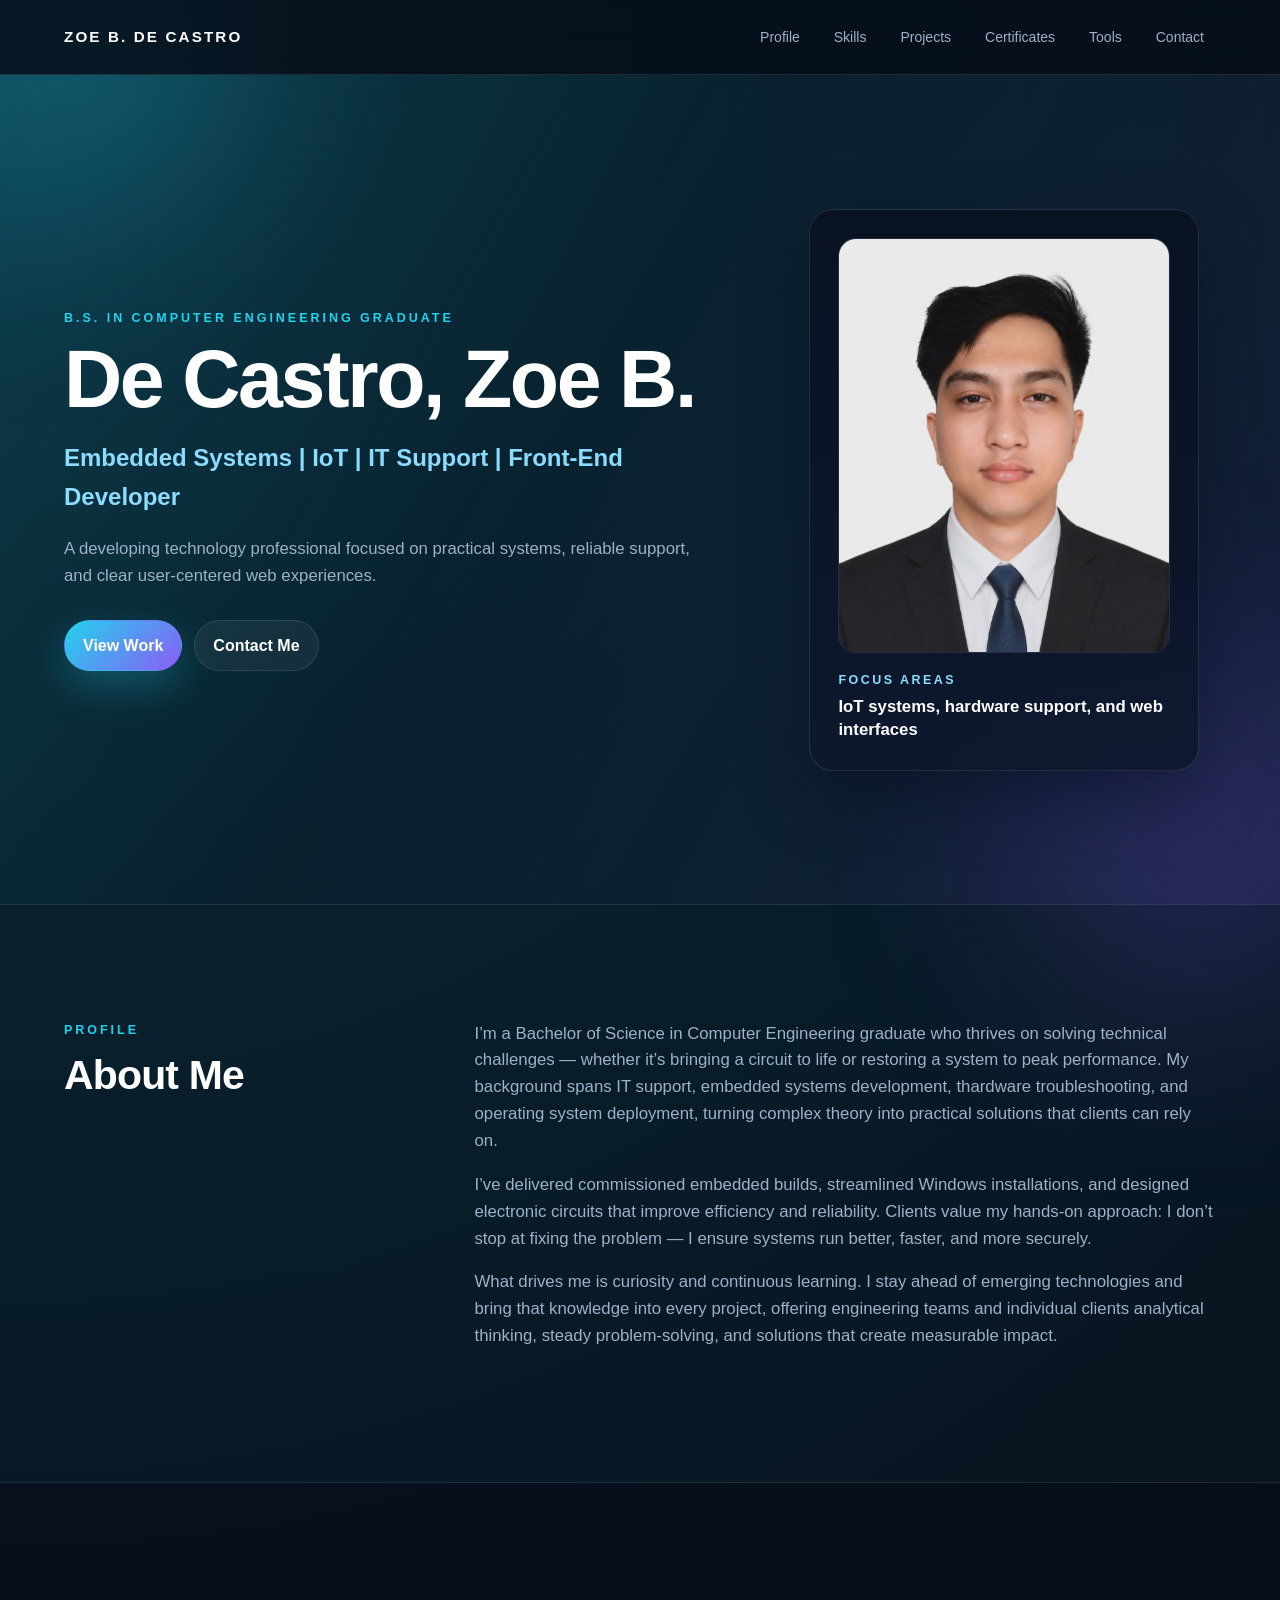
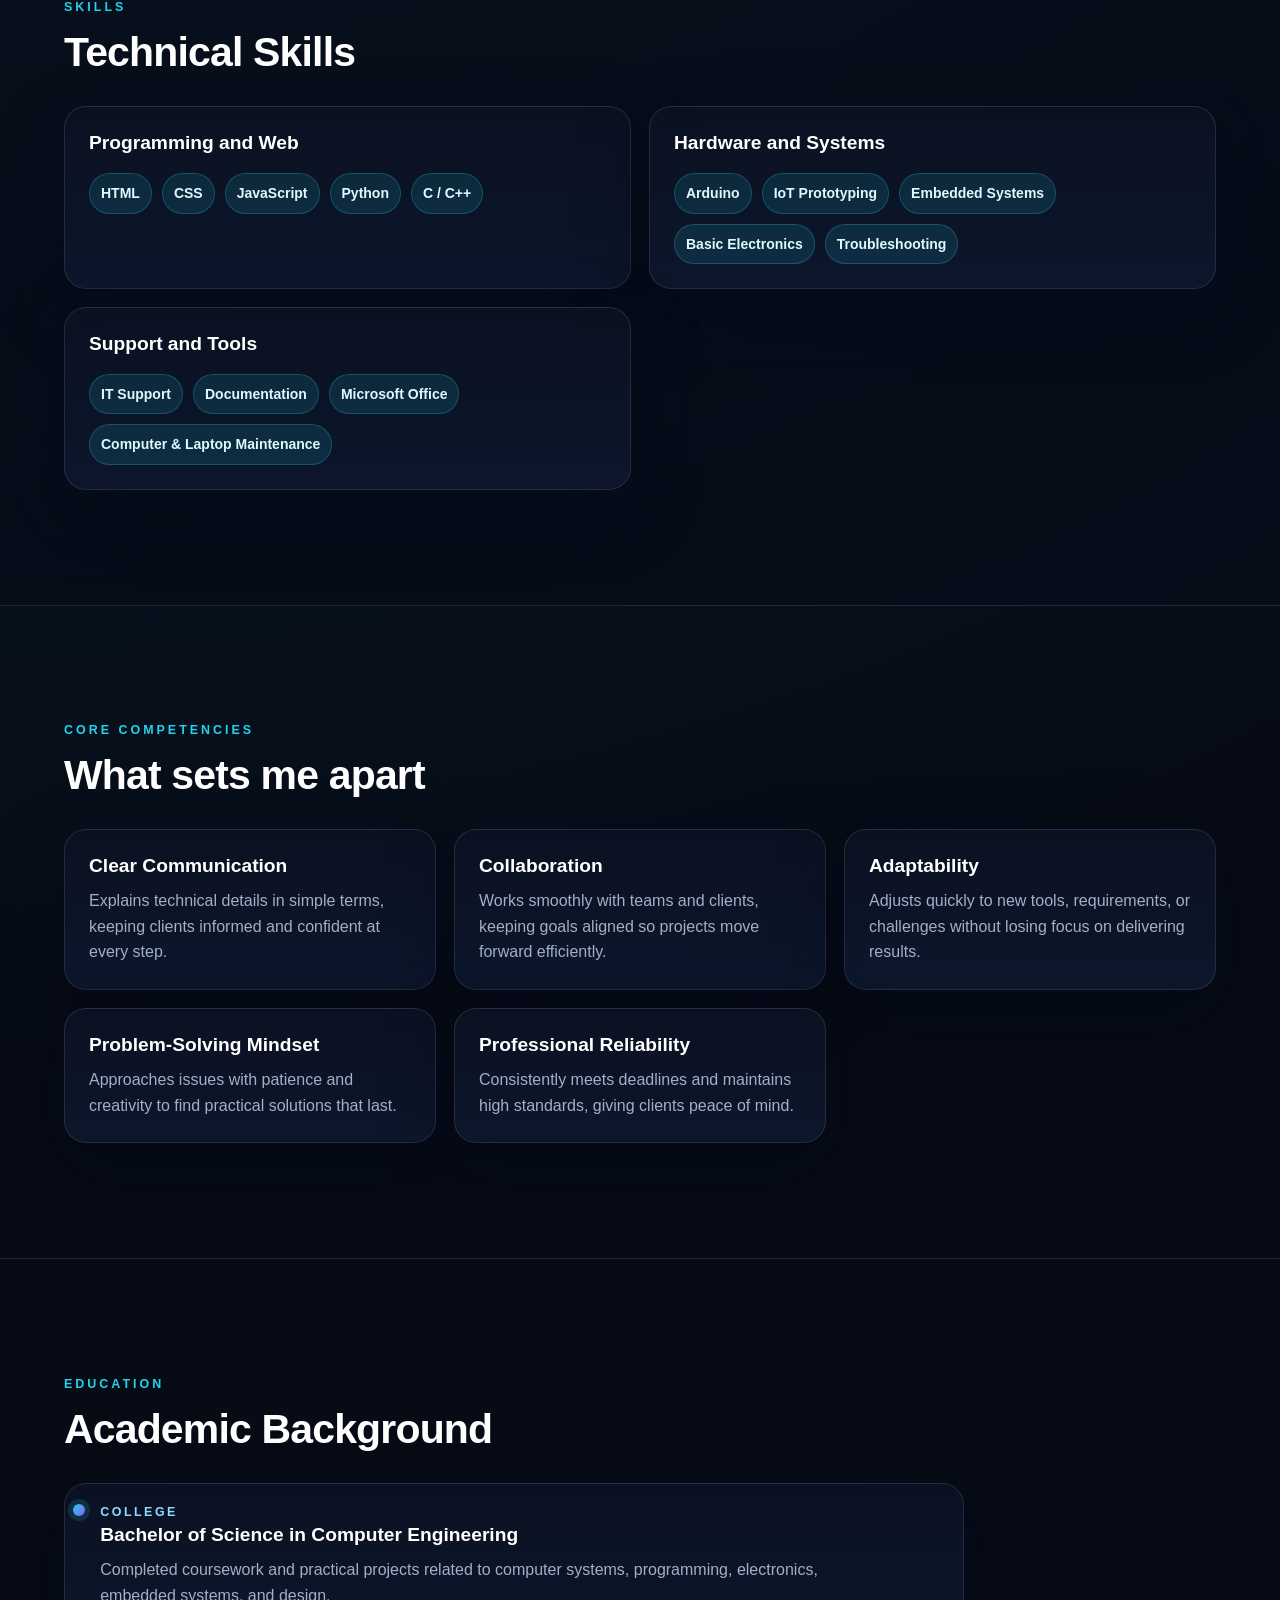
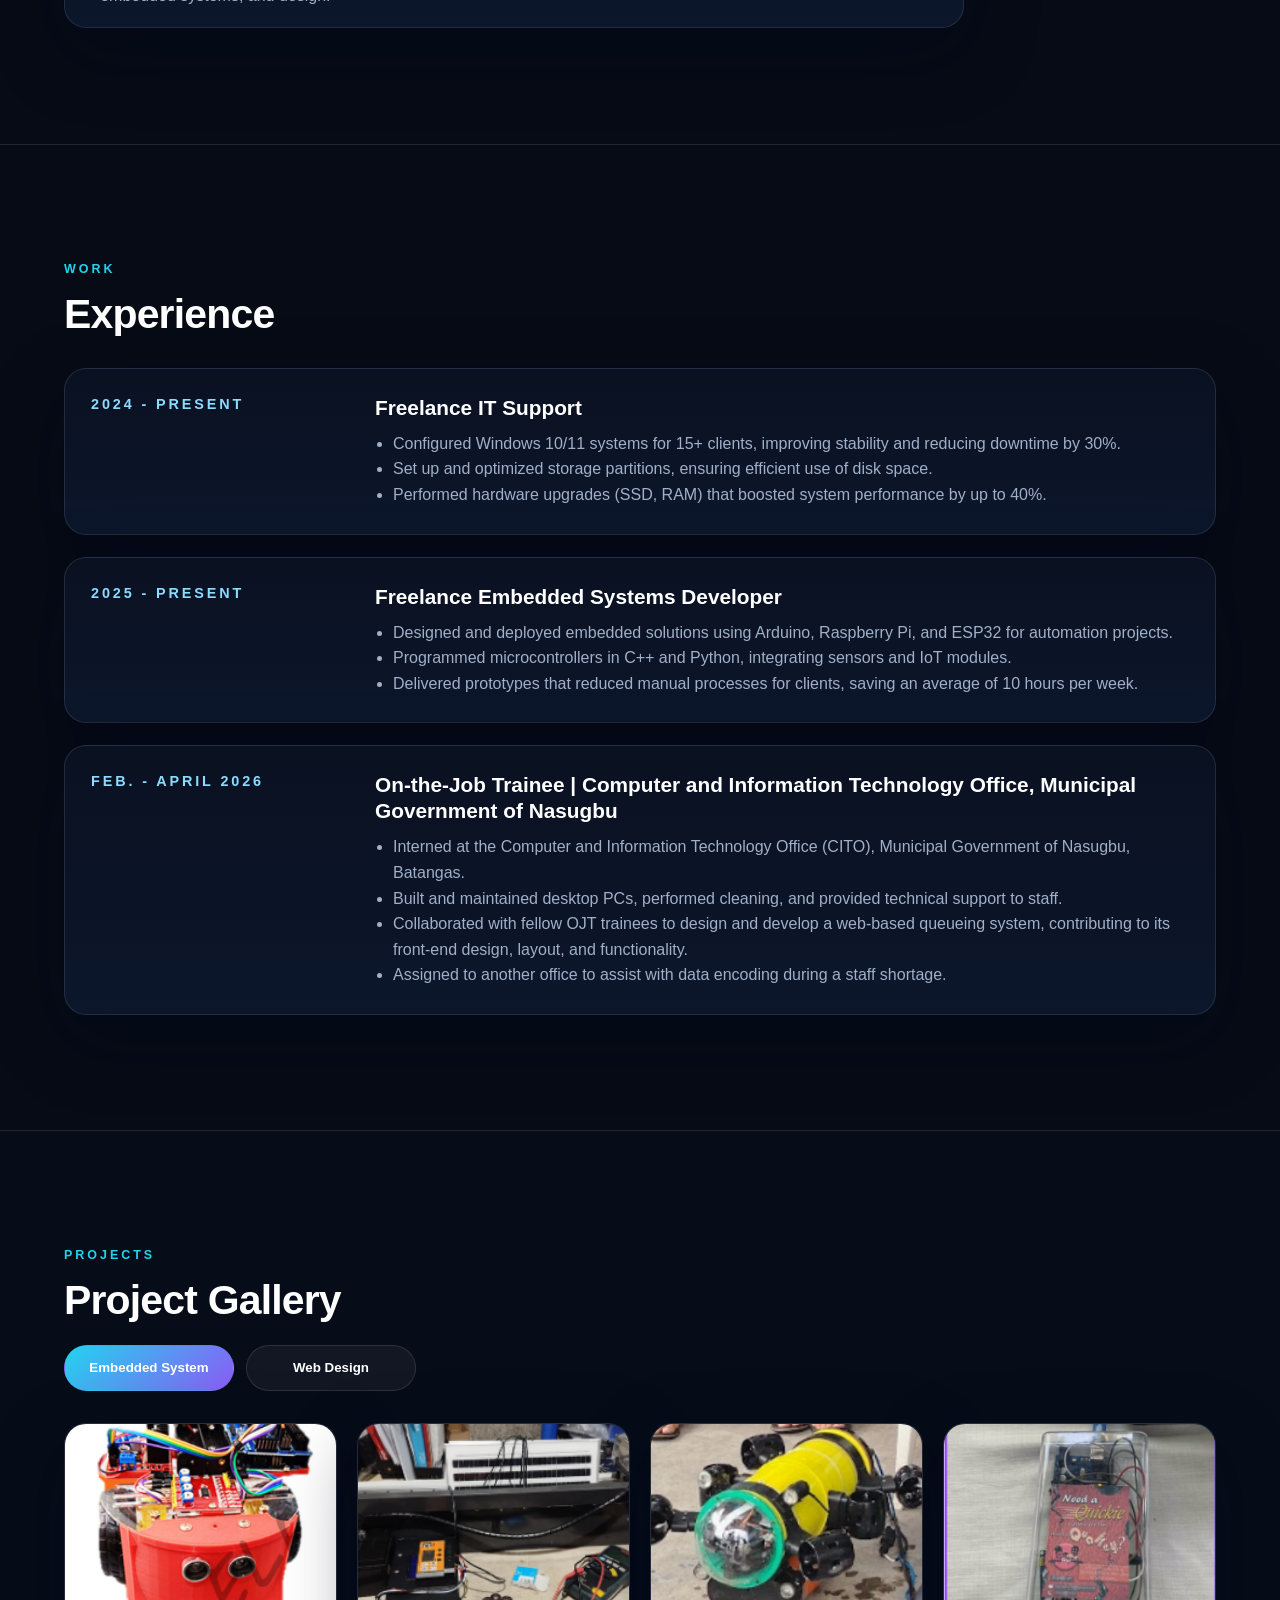
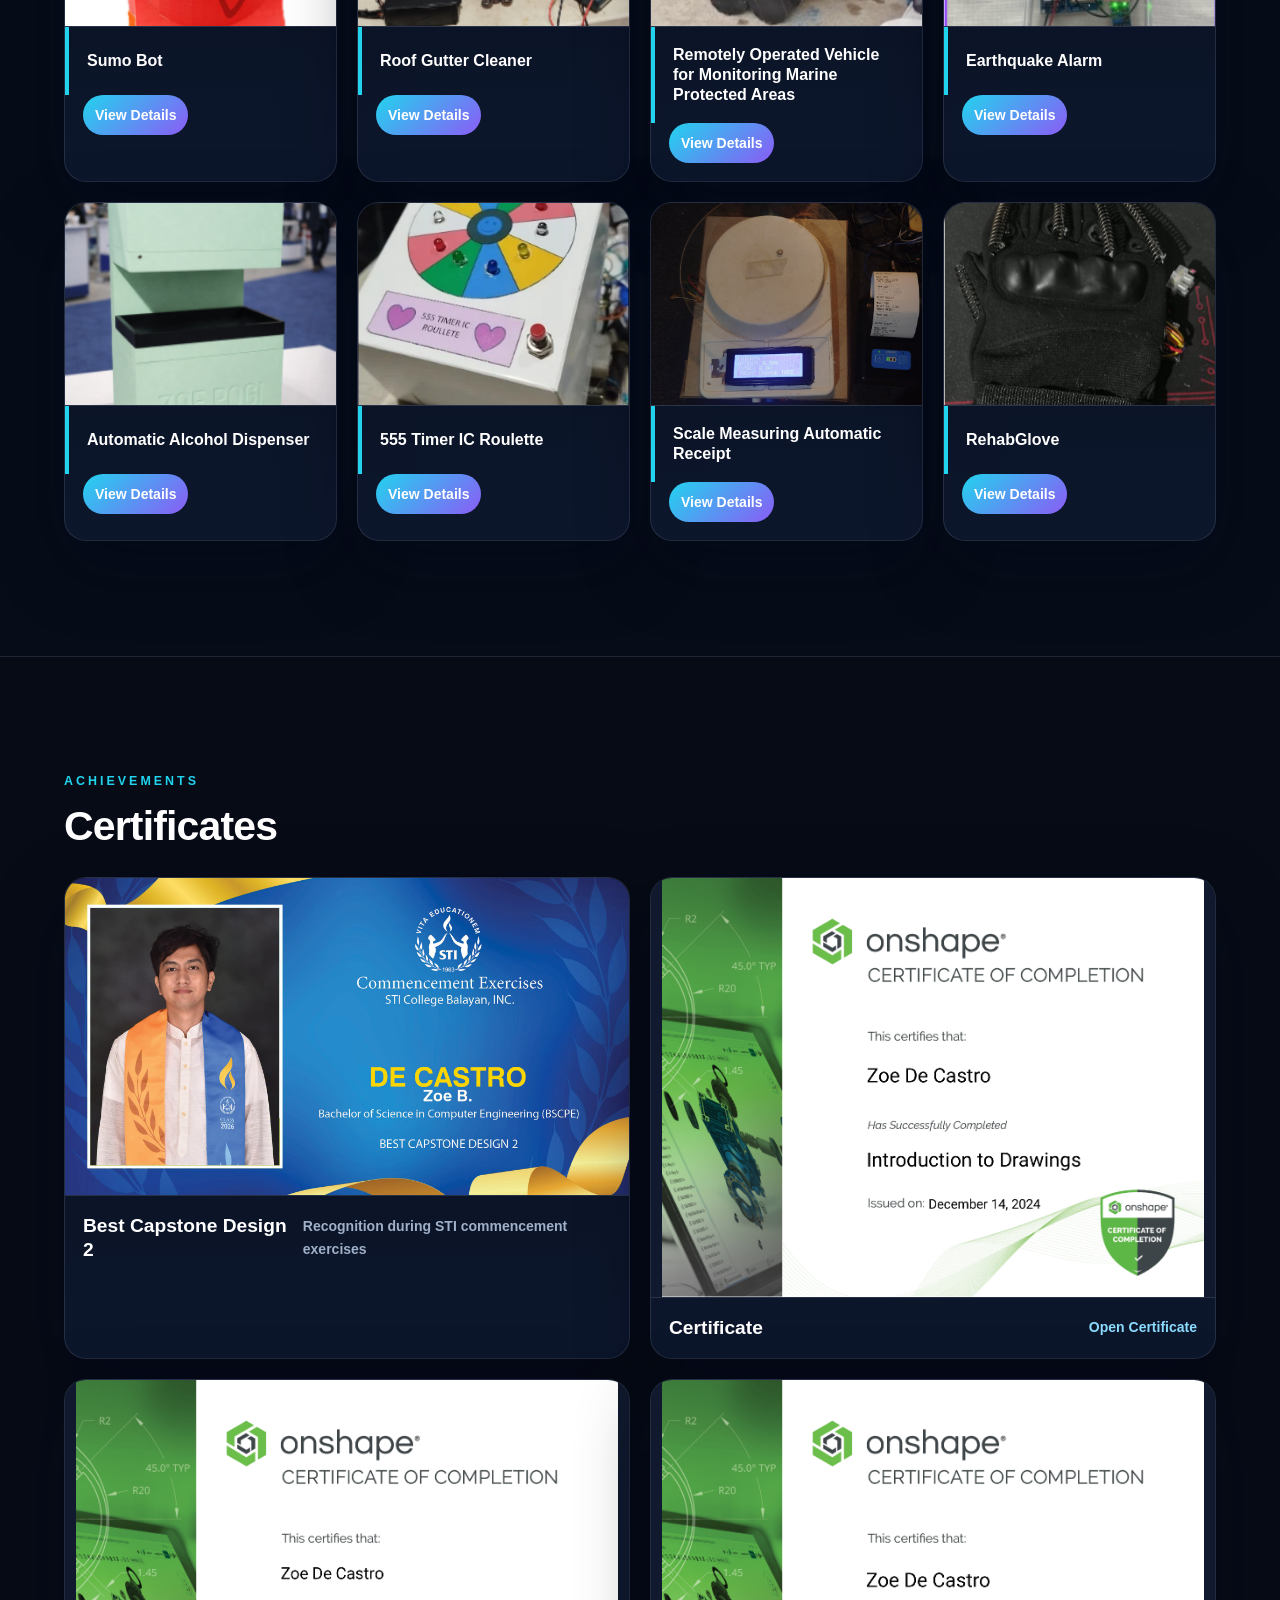
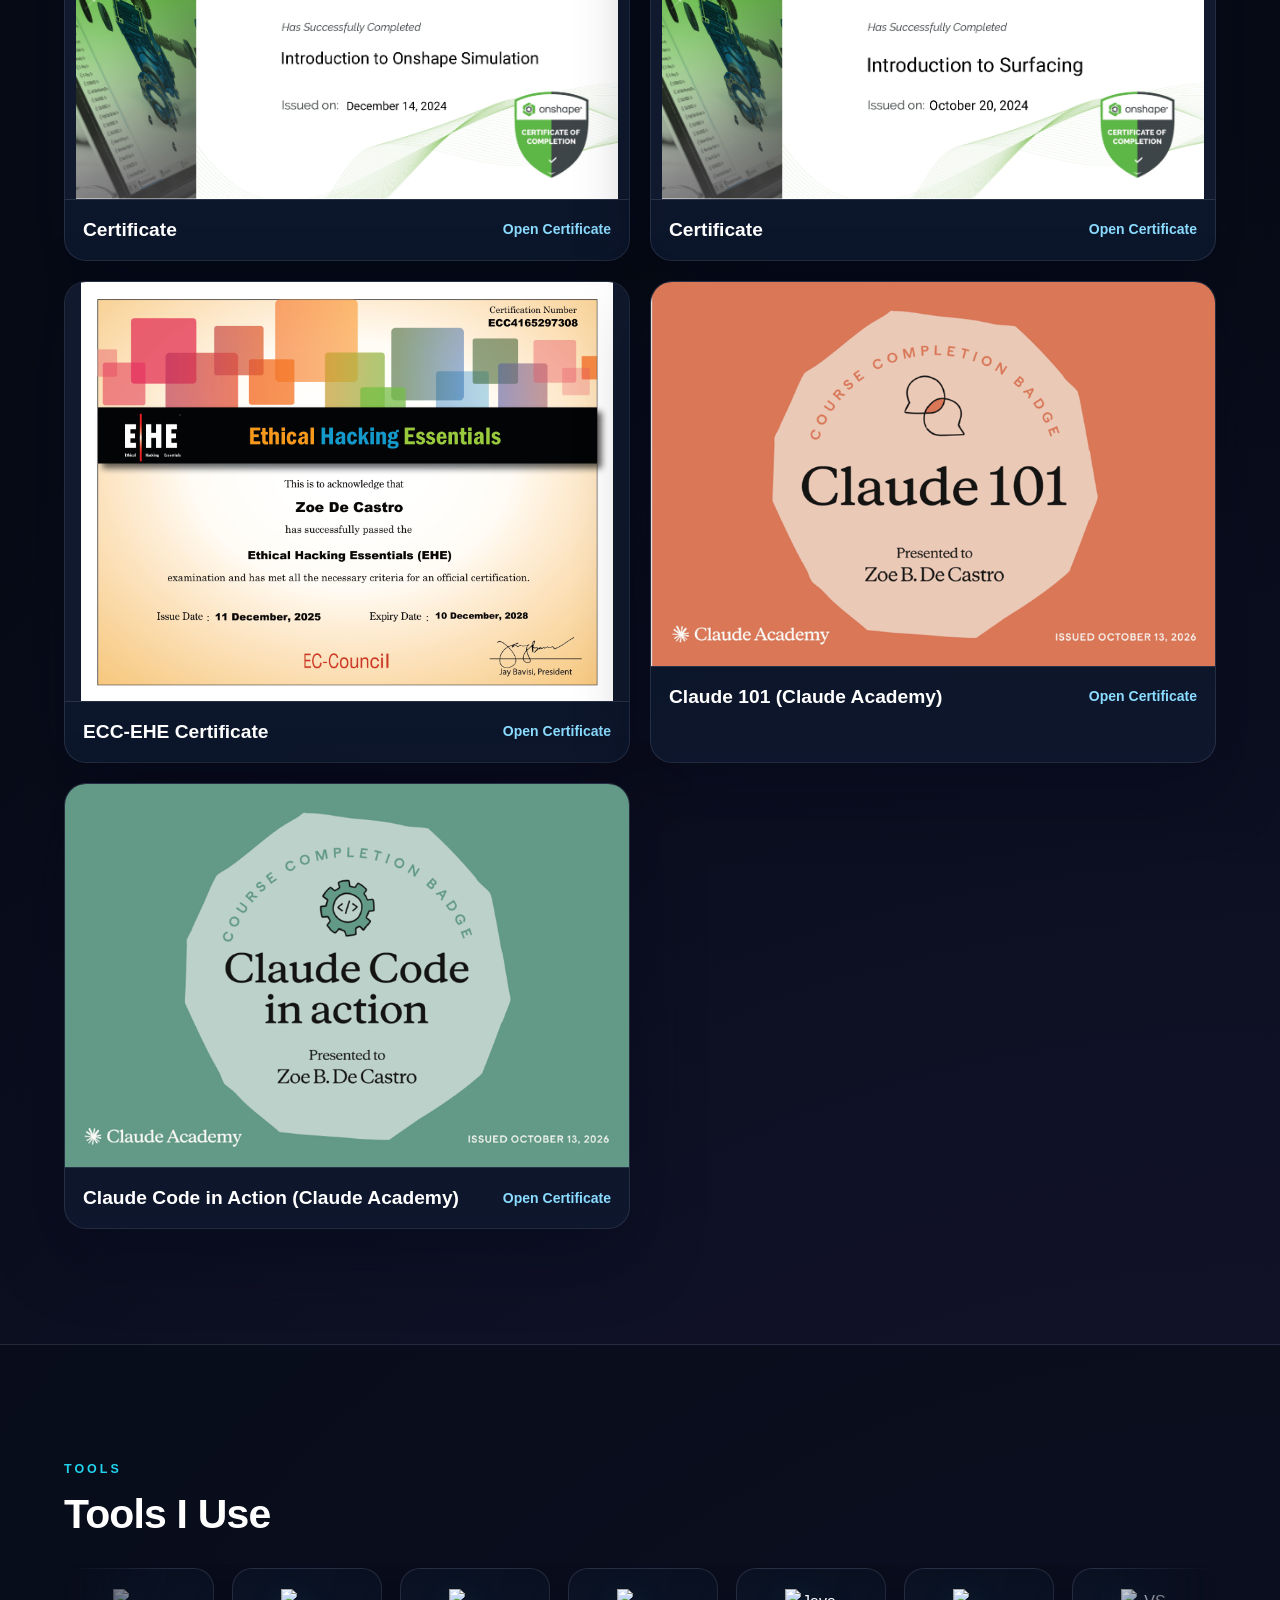
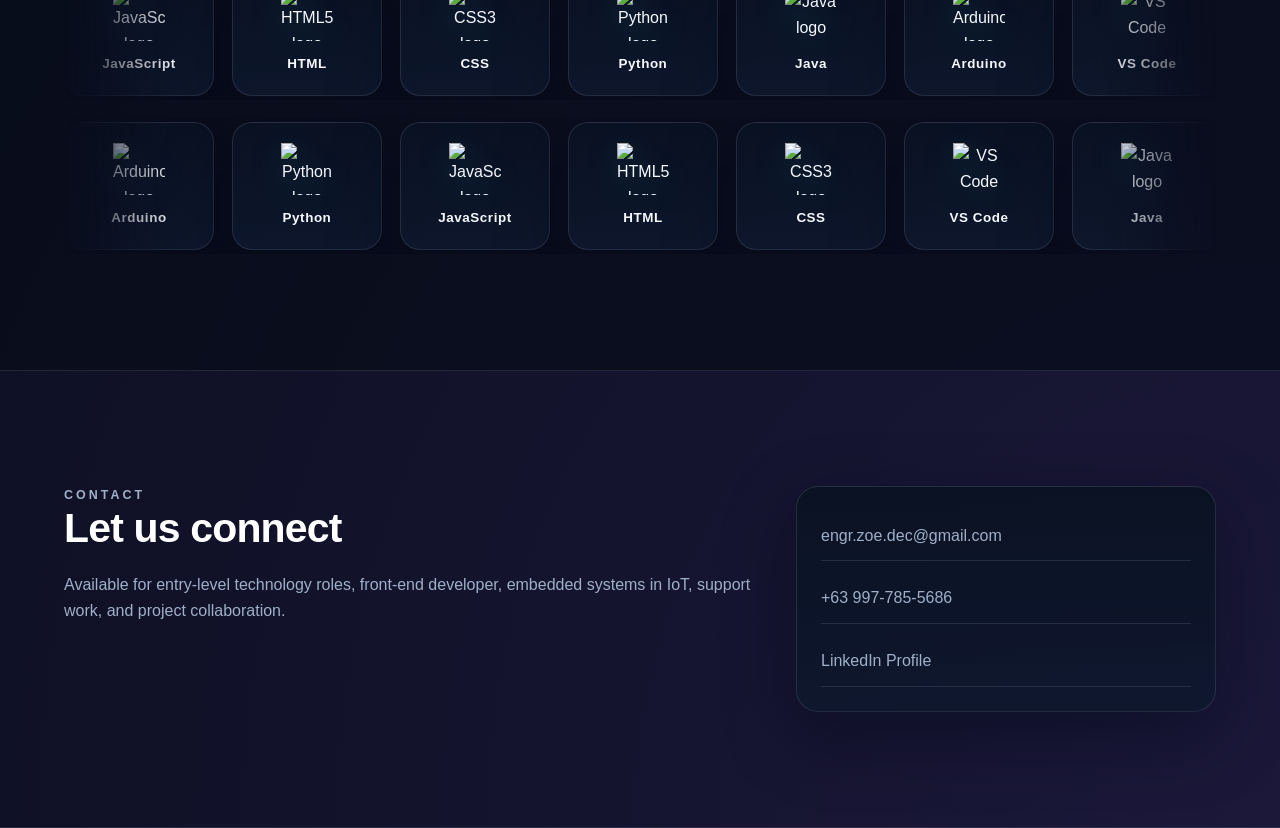
==== commit 6529b773: "Add new certificate articles for Claude Academy" ====
--- a/index.html
+++ b/index.html
@@ -477,6 +477,24 @@
               <a href="certificates/ECC-EHE-Certificate.pdf" target="_blank" rel="noreferrer">Open Certificate</a>
             </div>
           </article>
+          <article class="certificate-card">
+            <img
+              src="certificates/Claude%20101.png"
+              alt="Claude 101 (Claude Academy) Certificate">
+            <div>
+              <h3>Claude 101 (Claude Academy)</h3>
+              <a href="certificates/claude-academy-badge-claude-101.pdf" target="_blank" rel="noreferrer">Open Certificate</a>
+            </div>
+          </article>
+          <article class="certificate-card">
+            <img
+              src="certificates/Claude%20code%20in%20action.png"
+              alt="Claude Code in Action (Claude Academy) Certificate">
+            <div>
+              <h3>Claude Code in Action (Claude Academy)</h3>
+              <a href="certificates/claude-academy-badge-claude-code-in-action.pdf" target="_blank" rel="noreferrer">Open Certificate</a>
+            </div>
+          </article>
         </div>
       </section>
 
--- a/design.css
+++ b/design.css
@@ -430,24 +430,6 @@
   letter-spacing: 0.04em;
 }
 
-.easyeda-badge {
-  background: linear-gradient(180deg, rgba(20, 33, 58, 0.96), rgba(10, 18, 34, 0.9));
-}
-
-.easyeda-mark {
-  display: inline-flex;
-  align-items: center;
-  justify-content: center;
-  width: 52px;
-  height: 52px;
-  border-radius: 14px;
-  background: linear-gradient(135deg, #14b8a6, #22d3ee);
-  color: #031827;
-  font-size: 1.7rem;
-  font-weight: 900;
-  box-shadow: inset 0 1px 0 rgba(255, 255, 255, 0.4);
-}
-
 @keyframes marquee-left {
   from {
     transform: translateX(0);
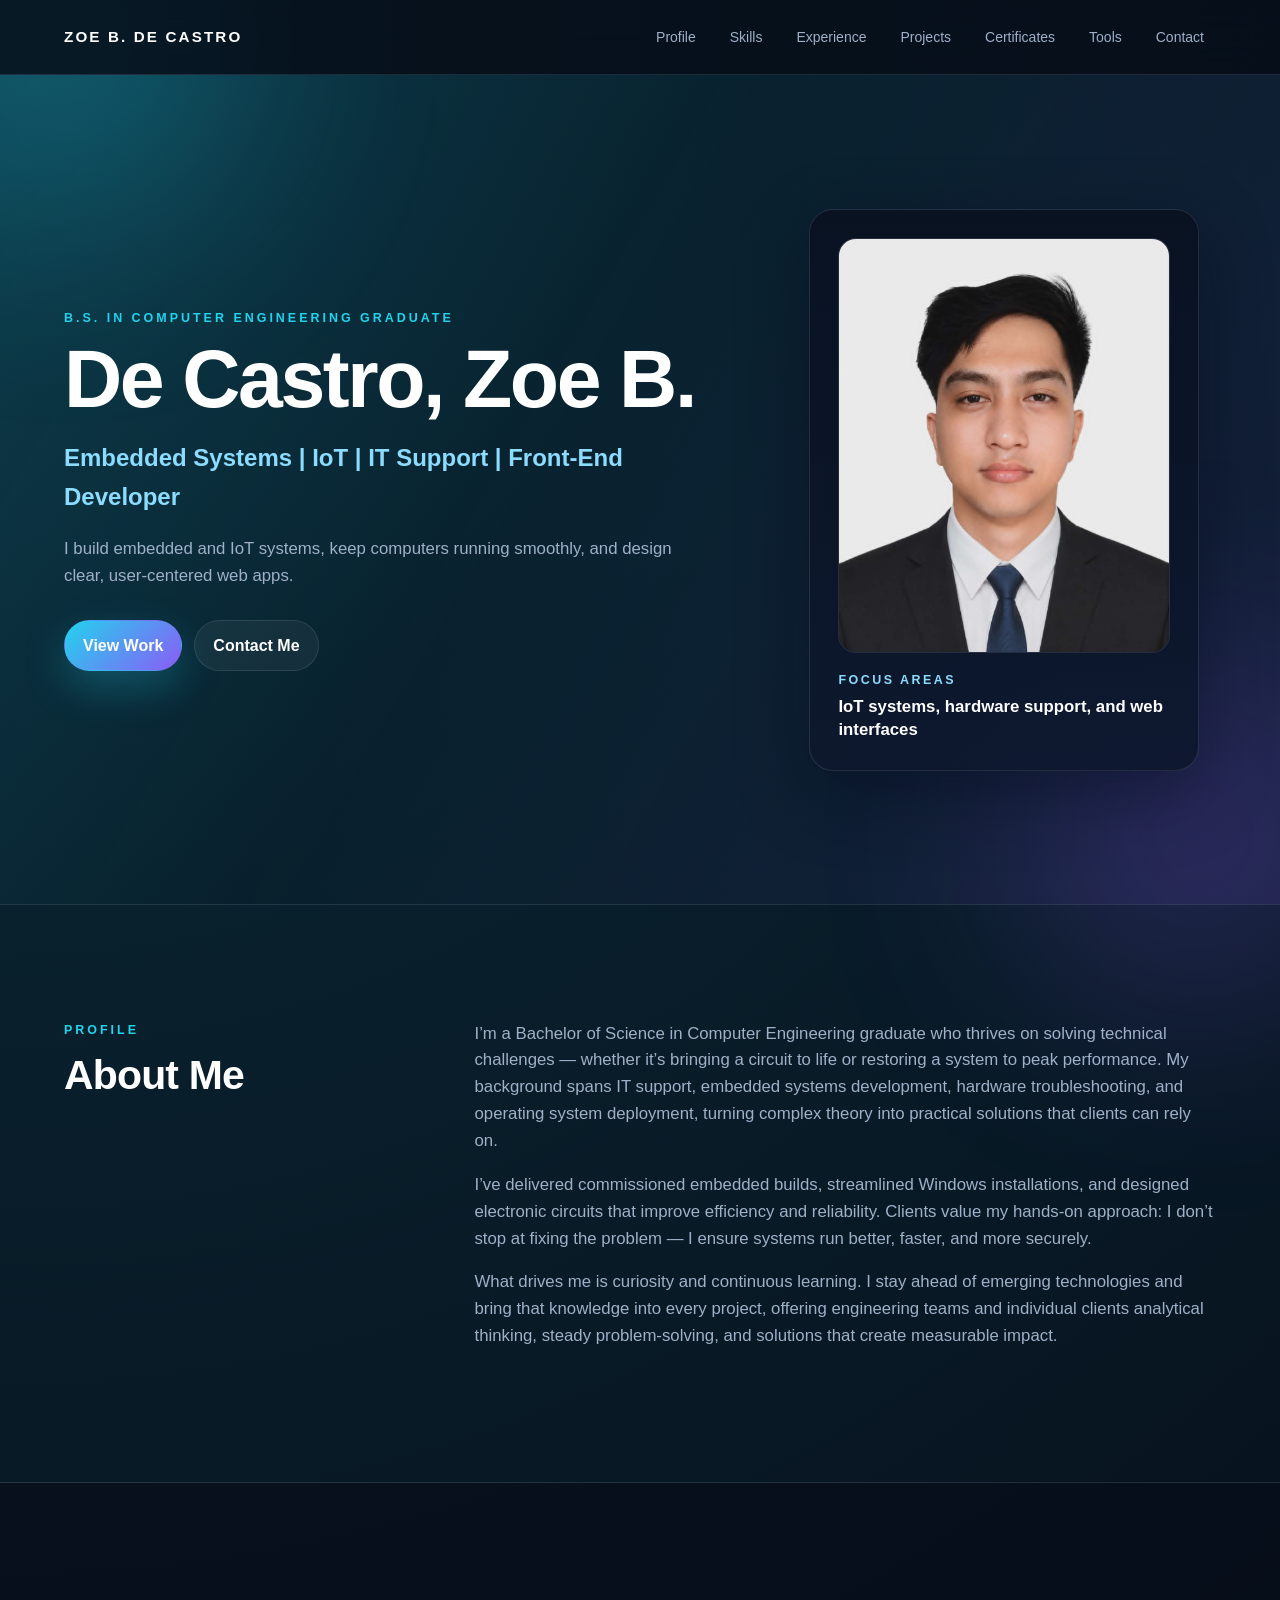
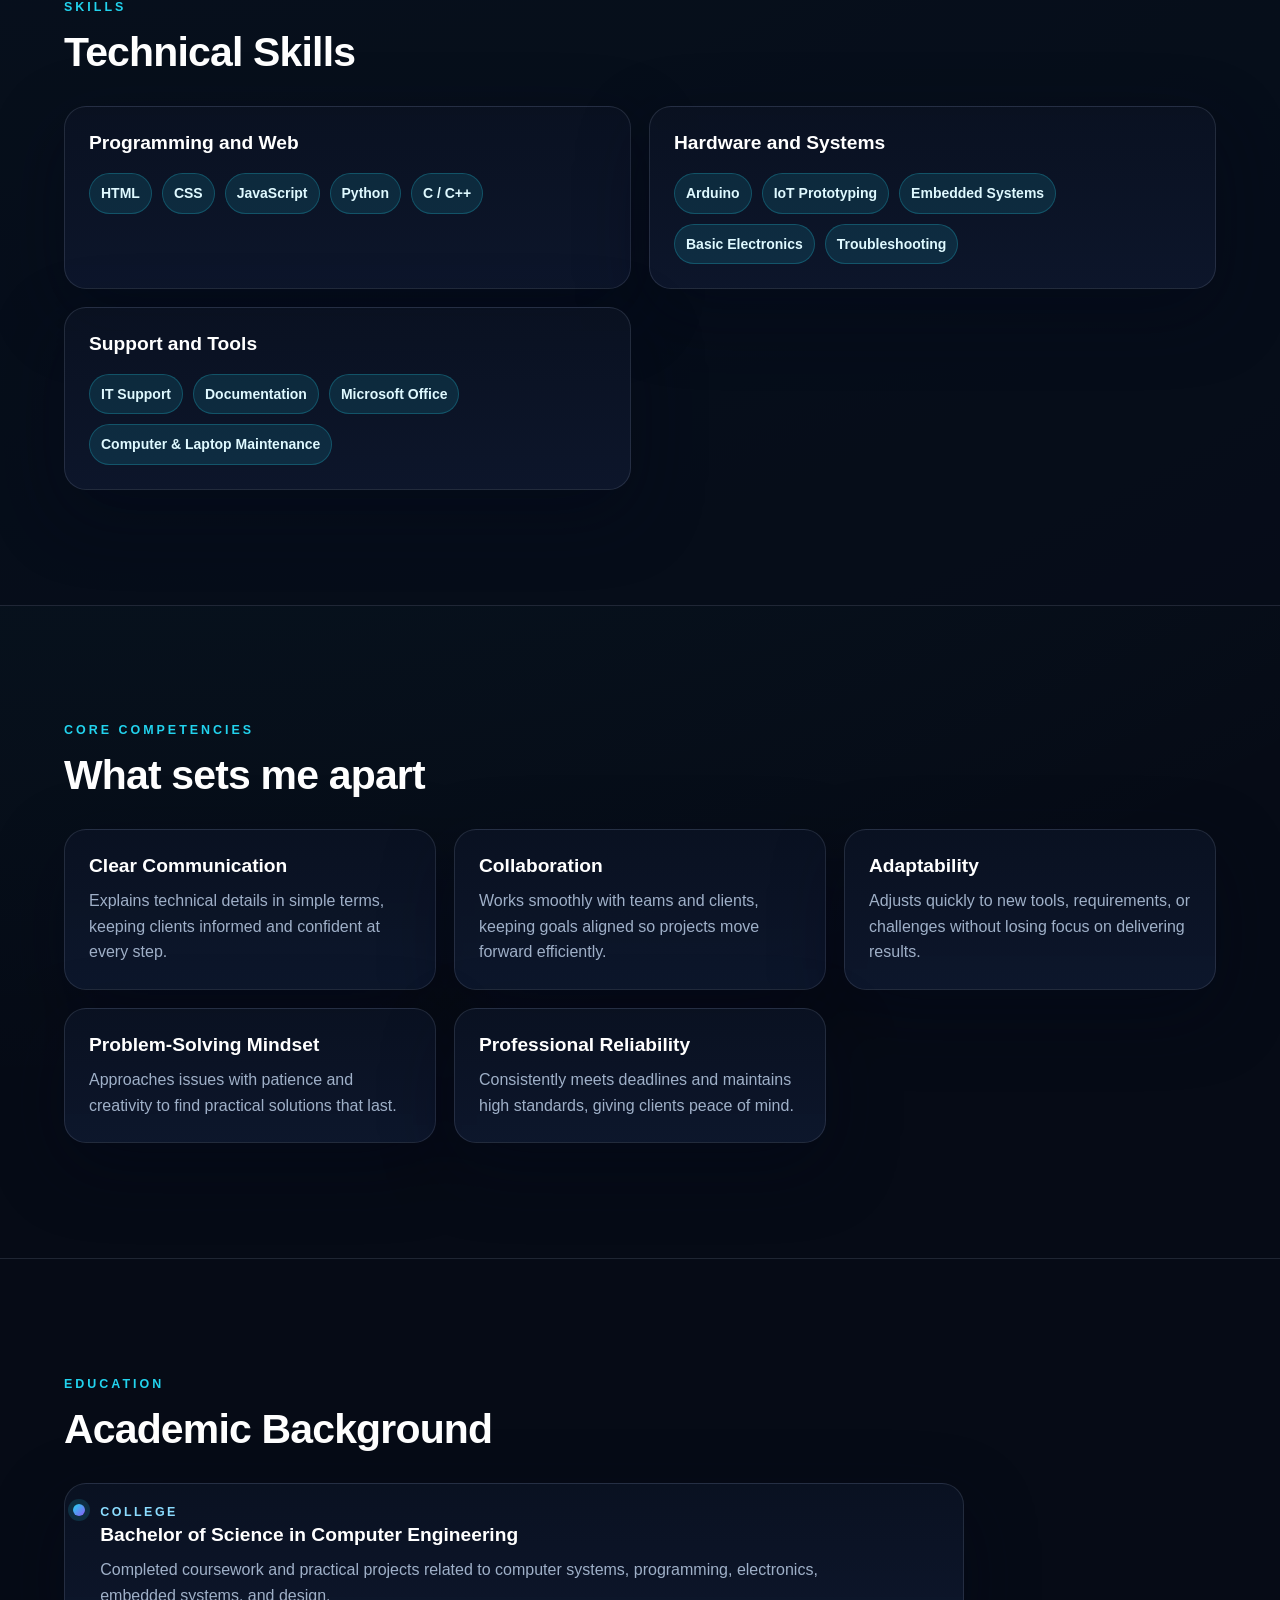
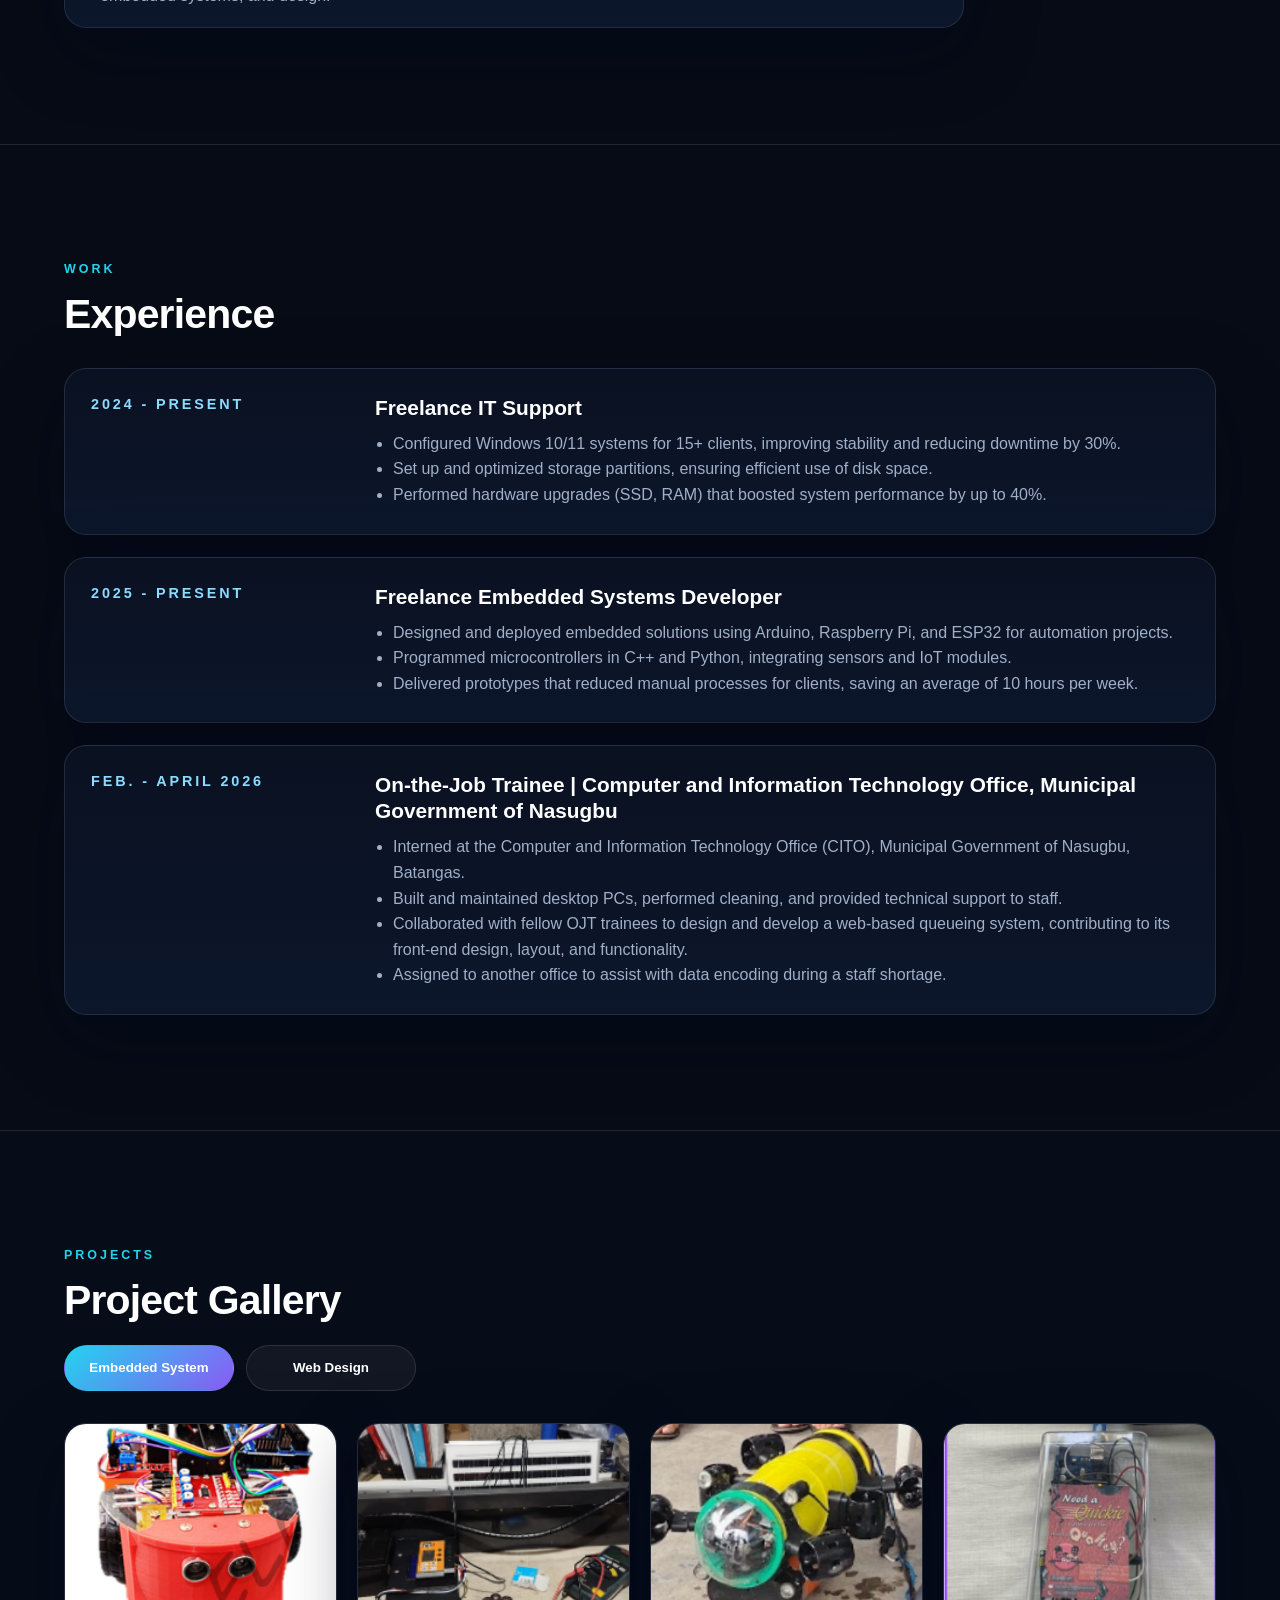
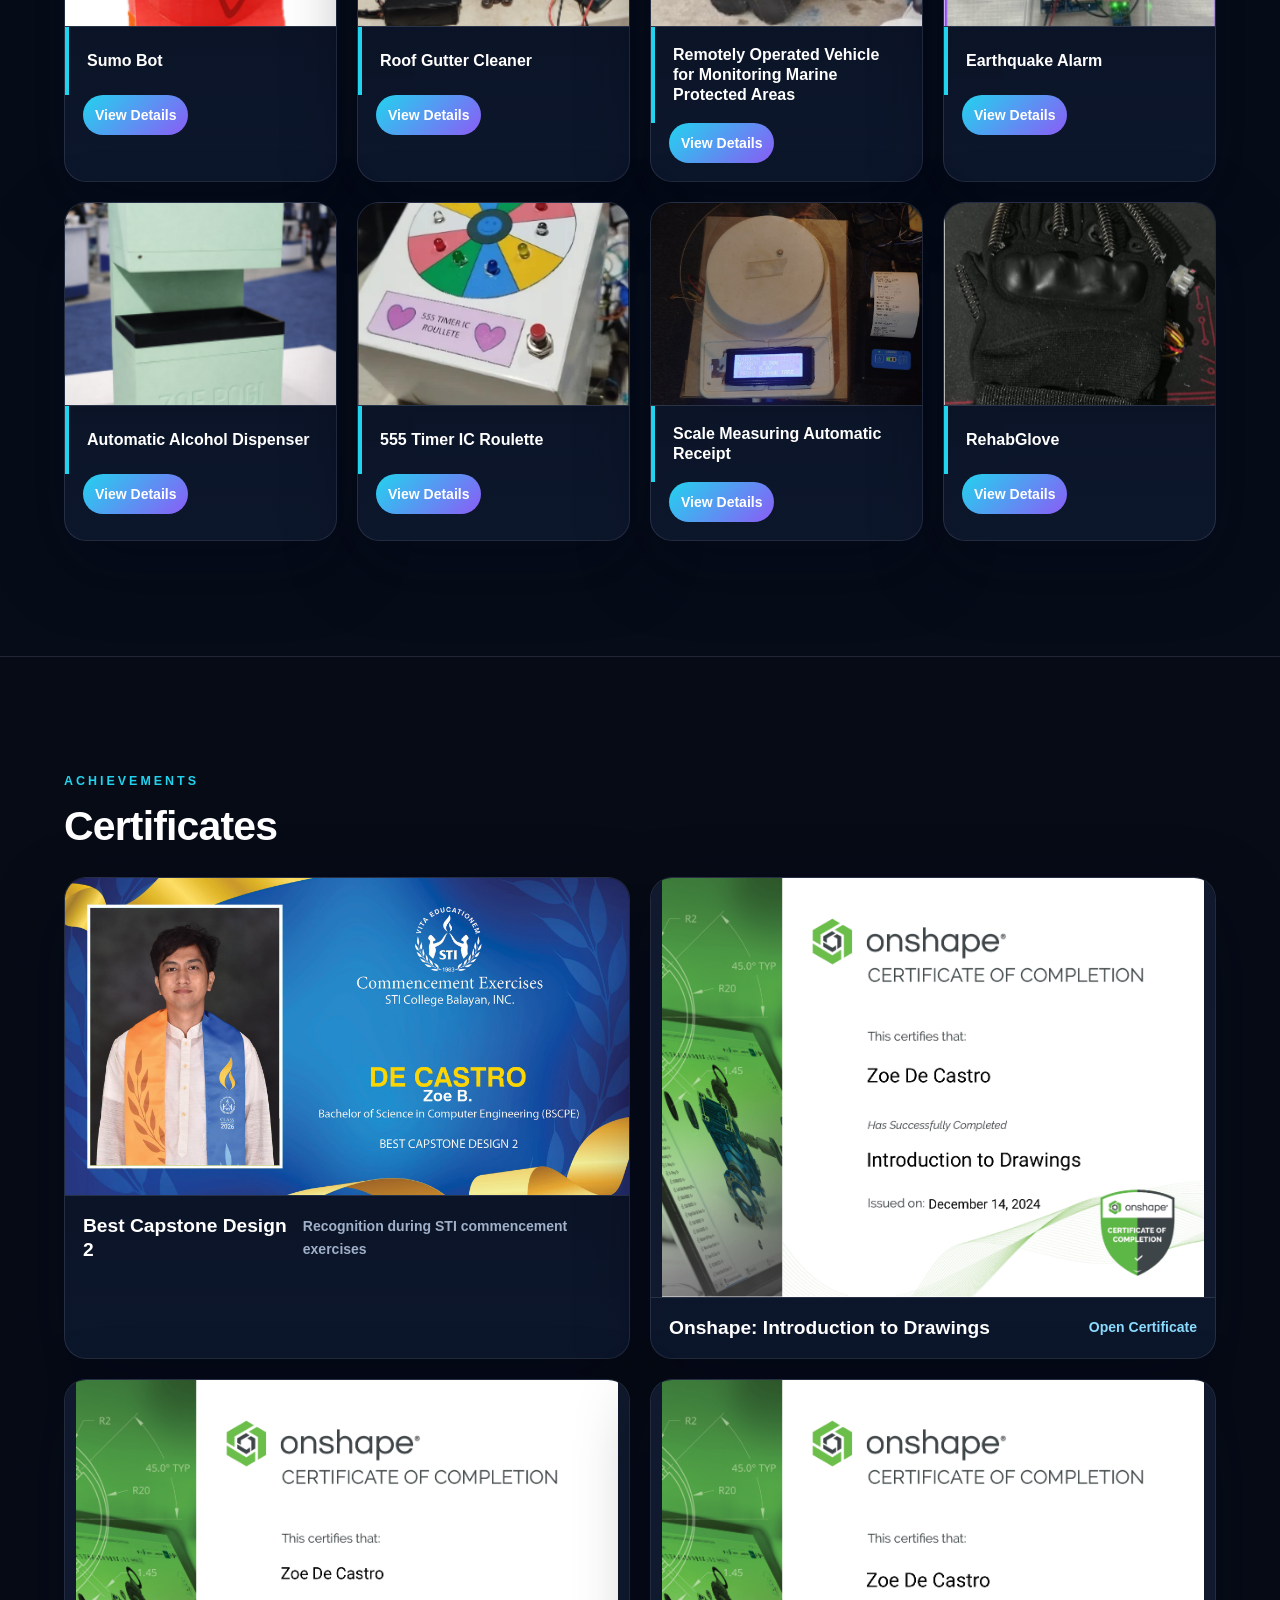
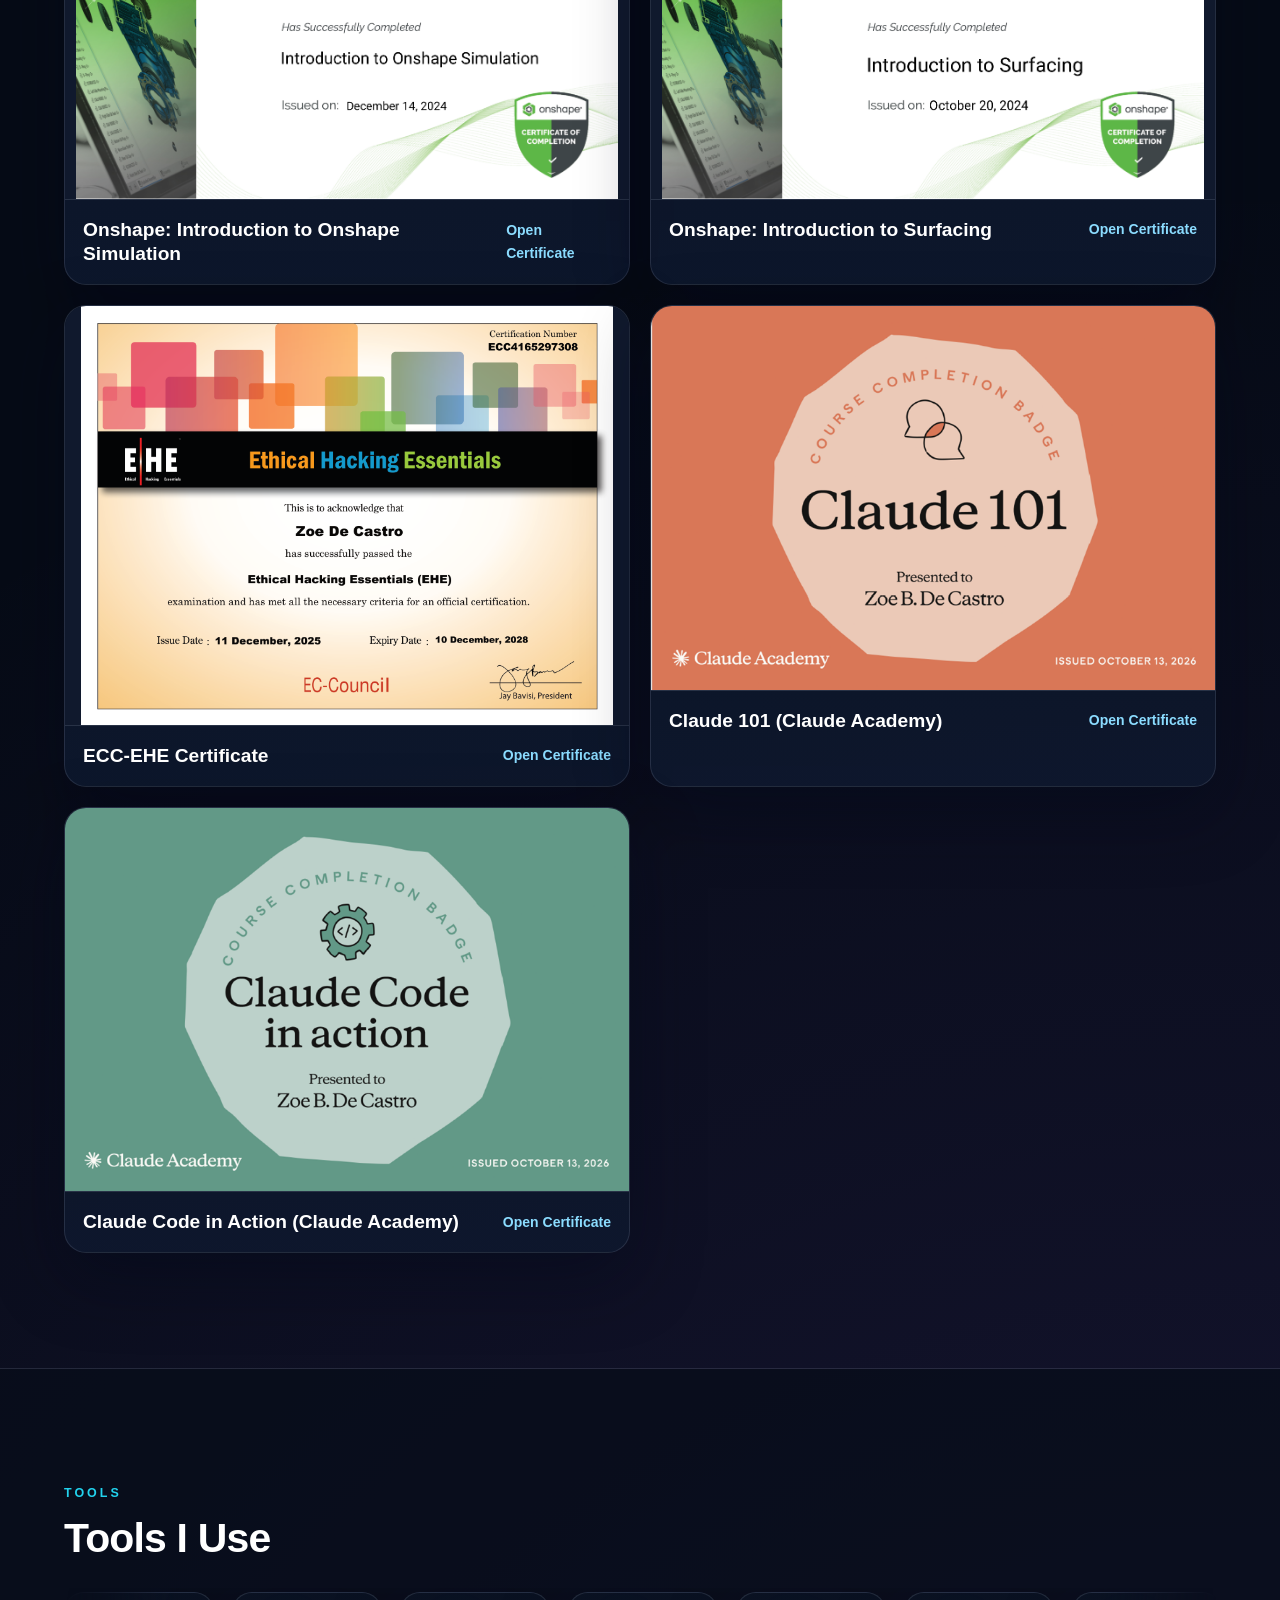
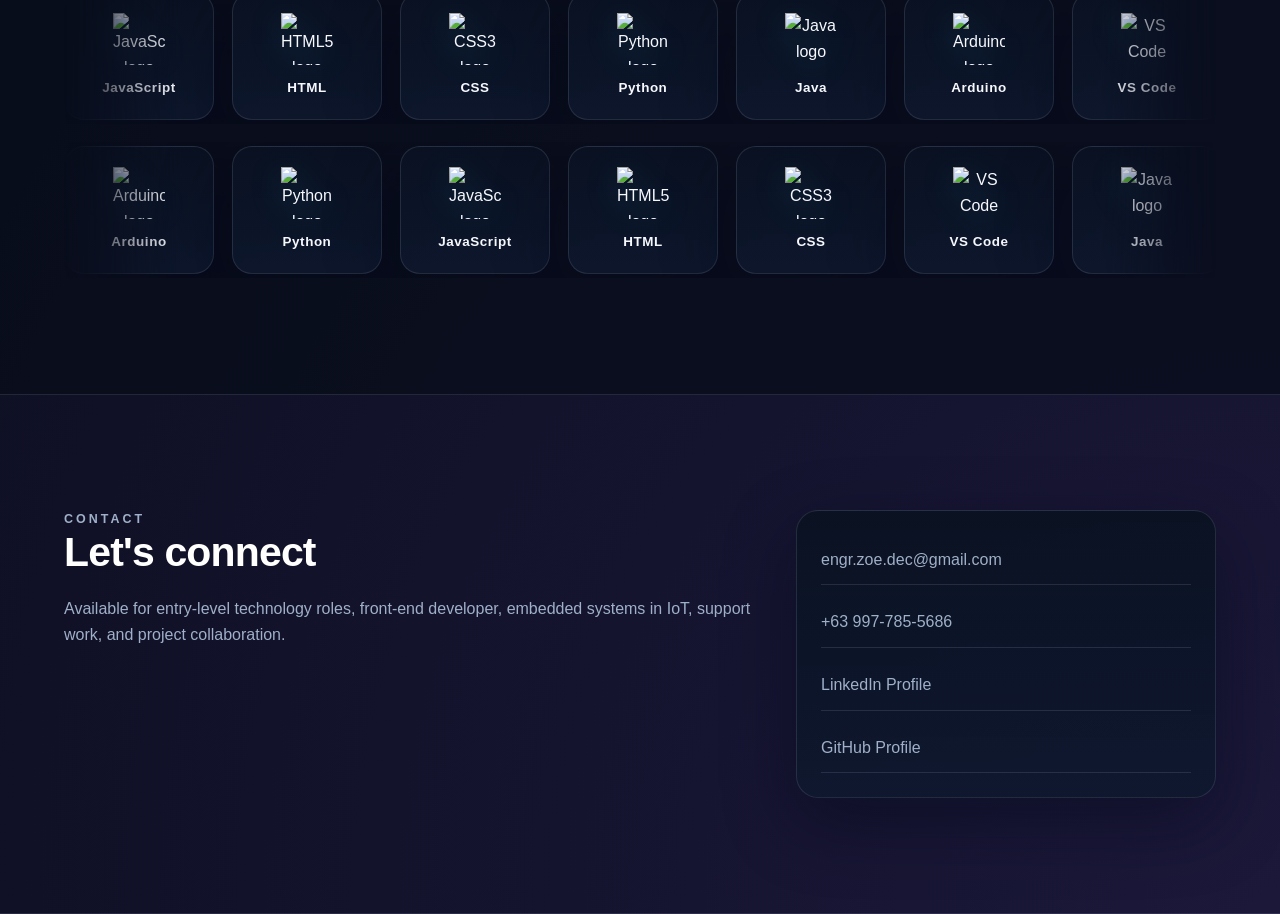
==== commit 0f724139: "Fix phone link, certificate titles, and polish content" ====
--- a/index.html
+++ b/index.html
@@ -4,6 +4,12 @@
     <meta charset="utf-8">
     <meta name="viewport" content="width=device-width, initial-scale=1">
     <title>De Castro, Zoe B. | Portfolio</title>
+    <meta name="description" content="Portfolio of Zoe B. De Castro, Computer Engineering graduate working in embedded systems, IoT, IT support, and front-end web development.">
+    <meta property="og:title" content="Zoe B. De Castro | Portfolio">
+    <meta property="og:description" content="Embedded systems, IoT, IT support, and front-end web projects by Zoe B. De Castro.">
+    <meta property="og:type" content="website">
+    <meta property="og:image" content="Professional PIc.jpg">
+    <link rel="icon" href="data:image/svg+xml,%3Csvg xmlns='http://www.w3.org/2000/svg' viewBox='0 0 64 64'%3E%3Crect width='64' height='64' rx='14' fill='%23060b16'/%3E%3Ctext x='32' y='42' font-family='Segoe UI,Arial,sans-serif' font-size='28' font-weight='800' text-anchor='middle' fill='%2322d3ee'%3EZD%3C/text%3E%3C/svg%3E">
     <link rel="stylesheet" href="design.css?v=4">
   </head>
   <body>
@@ -12,6 +18,7 @@
       <nav class="nav-links" aria-label="Main navigation">
         <a href="#profile">Profile</a>
         <a href="#skills">Skills</a>
+        <a href="#experience">Experience</a>
         <a href="#projects">Projects</a>
         <a href="#certificates">Certificates</a>
         <a href="#tools">Tools</a>
@@ -26,8 +33,8 @@
           <h1>De Castro, Zoe B.</h1>
           <p class="tagline">Embedded Systems | IoT | IT Support | Front-End Developer</p>
           <p class="hero-copy">
-            A developing technology professional focused on practical systems,
-            reliable support, and clear user-centered web experiences.
+            I build embedded and IoT systems, keep computers running smoothly,
+            and design clear, user-centered web apps.
           </p>
           <div class="hero-actions">
             <a class="button primary" href="#experience">View Work</a>
@@ -53,7 +60,7 @@
             I’m a Bachelor of Science in Computer Engineering graduate who thrives on solving technical 
             challenges — whether it’s bringing a circuit to life or restoring a system to peak 
             performance. My background spans IT support, embedded systems development,
-            thardware troubleshooting, and operating system deployment, turning complex
+            hardware troubleshooting, and operating system deployment, turning complex
             theory into practical solutions that clients can rely on.
           </p>
           <p>
@@ -202,7 +209,7 @@
         </div>
         <div class="portfolio-project-grid">
           <article class="portfolio-project-card" data-category="embedded-system">
-            <img src="Porjects/Picture2.png" alt="Project preview">
+            <img src="Porjects/Picture2.png" alt="Sumo Bot robot">
             <h3>Sumo Bot</h3>
             <details>
               <summary>View Details</summary>
@@ -210,7 +217,7 @@
             </details>
           </article>
           <article class="portfolio-project-card" data-category="embedded-system">
-            <img src="Porjects/Picture3.png" alt="Project preview">
+            <img src="Porjects/Picture3.png" alt="Roof Gutter Cleaner device">
             <h3>Roof Gutter Cleaner</h3>
             <details>
               <summary>View Details</summary>
@@ -218,15 +225,15 @@
             </details>
           </article>
           <article class="portfolio-project-card" data-category="embedded-system">
-            <img src="Porjects/Picture4.png" alt="Project preview">
+            <img src="Porjects/Picture4.png" alt="Remotely Operated Vehicle for monitoring marine protected areas">
             <h3>Remotely Operated Vehicle for Monitoring Marine Protected Areas</h3>
             <details>
               <summary>View Details</summary>
-              <p>Our capstone project, designed to monitor ocean and coral reef pH levels and help detect possible coral bleaching. The system supports the Bureau of Fisheries and Aquatic Resources (BFAR) by providing information that can help them take immediate action.</p>
+              <p><strong>Awarded Best Capstone Design.</strong> Our capstone project, designed to monitor ocean and coral reef pH levels and help detect possible coral bleaching. The system supports the Bureau of Fisheries and Aquatic Resources (BFAR) by providing information that can help them take immediate action.</p>
             </details>
           </article>
           <article class="portfolio-project-card" data-category="embedded-system">
-            <img src="Porjects/Picture5.png" alt="Project preview">
+            <img src="Porjects/Picture5.png" alt="Earthquake Alarm circuit">
             <h3>Earthquake Alarm</h3>
             <details>
               <summary>View Details</summary>
@@ -234,7 +241,7 @@
             </details>
           </article>
           <article class="portfolio-project-card" data-category="embedded-system">
-            <img src="Porjects/Picture6.png" alt="Project preview">
+            <img src="Porjects/Picture6.png" alt="Automatic Alcohol Dispenser">
             <h3>Automatic Alcohol Dispenser</h3>
             <details>
               <summary>View Details</summary>
@@ -242,7 +249,7 @@
             </details>
           </article>
           <article class="portfolio-project-card" data-category="embedded-system">
-            <img src="Porjects/Picture7.png" alt="Project preview">
+            <img src="Porjects/Picture7.png" alt="555 Timer IC Roulette LED circuit">
             <h3>555 Timer IC Roulette</h3>
             <details>
               <summary>View Details</summary>
@@ -250,7 +257,7 @@
             </details>
           </article>
           <article class="portfolio-project-card" data-category="embedded-system">
-            <img src="Porjects/Picture8.png" alt="Project preview">
+            <img src="Porjects/Picture8.png" alt="Scale Measuring Automatic Receipt system">
             <h3>Scale Measuring Automatic Receipt</h3>
             <details>
               <summary>View Details</summary>
@@ -258,7 +265,7 @@
             </details>
           </article>
           <article class="portfolio-project-card" data-category="embedded-system">
-            <img src="Porjects/Picture9.png" alt="Project preview">
+            <img src="Porjects/Picture9.png" alt="RehabGlove rehabilitation glove">
             <h3>RehabGlove</h3>
             <details>
               <summary>View Details</summary>
@@ -424,7 +431,7 @@
           </article>
         </div>
         <div class="empty-project-state" aria-live="polite">
-          No web design projects have been added yet. Add your images and project details in the <strong>Portfolio/web-design</strong> folder.
+          More projects are on the way. Check back soon.
         </div>
       </section>
 
@@ -444,27 +451,27 @@
           <article class="certificate-card">
             <img
               src="certificates/6e310f86-7ccb-4e52-9706-4713f7f743b1-zoe-de-castro-10ea90fd-e1d1-4c9c-b91e-1e2471a2a7d2-certificate.png"
-              alt="Certificate">
-            <div>
-              <h3>Certificate</h3>
+              alt="Onshape: Introduction to Drawings certificate of completion">
+            <div>
+              <h3>Onshape: Introduction to Drawings</h3>
               <a href="certificates/6e310f86-7ccb-4e52-9706-4713f7f743b1-zoe-de-castro-10ea90fd-e1d1-4c9c-b91e-1e2471a2a7d2-certificate.pdf" target="_blank" rel="noreferrer">Open Certificate</a>
             </div>
           </article>
           <article class="certificate-card">
             <img
               src="certificates/6e310f86-7ccb-4e52-9706-4713f7f743b1-zoe-de-castro-5329c80a-86ee-42c6-ab8e-19258ad291fb-certificate.png"
-              alt="Certificate">
-            <div>
-              <h3>Certificate</h3>
+              alt="Onshape: Introduction to Onshape Simulation certificate of completion">
+            <div>
+              <h3>Onshape: Introduction to Onshape Simulation</h3>
               <a href="certificates/6e310f86-7ccb-4e52-9706-4713f7f743b1-zoe-de-castro-5329c80a-86ee-42c6-ab8e-19258ad291fb-certificate.pdf" target="_blank" rel="noreferrer">Open Certificate</a>
             </div>
           </article>
           <article class="certificate-card">
             <img
               src="certificates/6e310f86-7ccb-4e52-9706-4713f7f743b1-zoe-de-castro-96c56b32-e5f7-4649-9a80-d9d6759af605-certificate.png"
-              alt="Certificate">
-            <div>
-              <h3>Certificate</h3>
+              alt="Onshape: Introduction to Surfacing certificate of completion">
+            <div>
+              <h3>Onshape: Introduction to Surfacing</h3>
               <a href="certificates/6e310f86-7ccb-4e52-9706-4713f7f743b1-zoe-de-castro-96c56b32-e5f7-4649-9a80-d9d6759af605-certificate.pdf" target="_blank" rel="noreferrer">Open Certificate</a>
             </div>
           </article>
@@ -676,21 +683,21 @@
               <div class="tool-item tool-svg">
                 <svg viewBox="0 0 120 120" aria-label="Copilot logo" role="img">
                   <defs>
-                    <linearGradient id="copilotGradA" x1="0%" y1="0%" x2="100%" y2="100%">
+                    <linearGradient id="copilotGradA2" x1="0%" y1="0%" x2="100%" y2="100%">
                       <stop offset="0%" stop-color="#22b6ea"/>
                       <stop offset="30%" stop-color="#1d4fd8"/>
                       <stop offset="62%" stop-color="#22c55e"/>
                       <stop offset="100%" stop-color="#eab308"/>
                     </linearGradient>
-                    <linearGradient id="copilotGradB" x1="0%" y1="0%" x2="100%" y2="100%">
+                    <linearGradient id="copilotGradB2" x1="0%" y1="0%" x2="100%" y2="100%">
                       <stop offset="0%" stop-color="#f59e0b"/>
                       <stop offset="35%" stop-color="#ef4444"/>
                       <stop offset="70%" stop-color="#ec4899"/>
                       <stop offset="100%" stop-color="#a855f7"/>
                     </linearGradient>
                   </defs>
-                  <path fill="url(#copilotGradA)" d="M 19.95 69.85 A 34.00 34.00 0 1 1 72.05 69.85 L 57.49 57.64 A 15.00 15.00 0 1 0 34.51 57.64 Z"/>
-                  <path fill="url(#copilotGradB)" d="M 96.05 48.15 A 34.00 34.00 0 1 1 43.95 48.15 L 58.51 60.36 A 15.00 15.00 0 1 0 81.49 60.36 Z"/>
+                  <path fill="url(#copilotGradA2)" d="M 19.95 69.85 A 34.00 34.00 0 1 1 72.05 69.85 L 57.49 57.64 A 15.00 15.00 0 1 0 34.51 57.64 Z"/>
+                  <path fill="url(#copilotGradB2)" d="M 96.05 48.15 A 34.00 34.00 0 1 1 43.95 48.15 L 58.51 60.36 A 15.00 15.00 0 1 0 81.49 60.36 Z"/>
                 </svg>
                 <span>Copilot</span>
               </div>
@@ -702,7 +709,7 @@
       <section id="contact" class="section contact-section">
         <div>
           <p class="section-label">Contact</p>
-          <h2>Let us connect</h2>
+          <h2>Let's connect</h2>
           <p>
             Available for entry-level technology roles, front-end developer,
             embedded systems in IoT, support work, and project collaboration.
@@ -710,8 +717,9 @@
         </div>
         <div class="contact-card">
           <a href="mailto:engr.zoe.dec@gmail.com">engr.zoe.dec@gmail.com</a>
-          <a href="tel:+63997785">+63 997-785-5686</a>
+          <a href="tel:+639977855686">+63 997-785-5686</a>
           <a href="https://www.linkedin.com/in/zoe-de-castro-7632803a0/" target="_blank" rel="noreferrer">LinkedIn Profile</a>
+          <a href="https://github.com/zowie2l" target="_blank" rel="noreferrer">GitHub Profile</a>
         </div>
       </section>
     </main>
@@ -726,4 +734,4 @@
     </div>
     <script src="script.js?v=3"></script>
   </body>
-</html>
+</html>
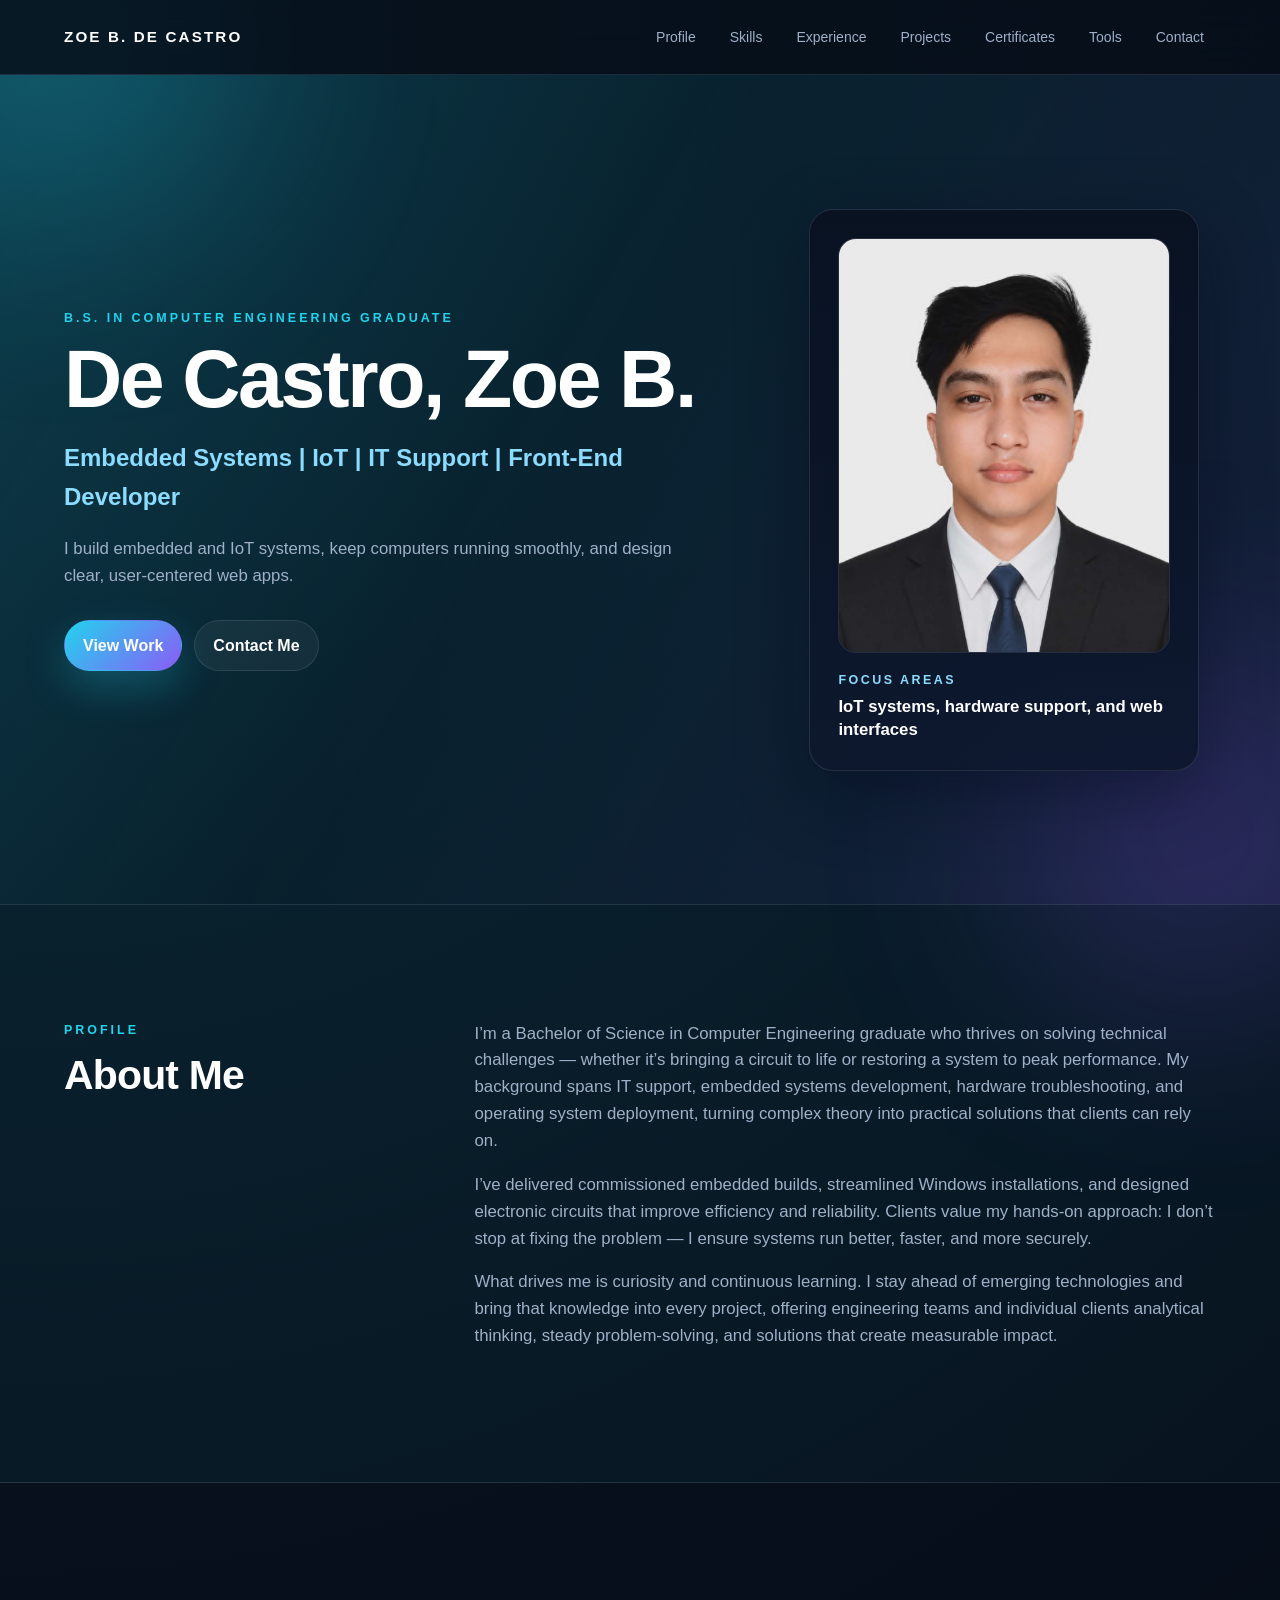
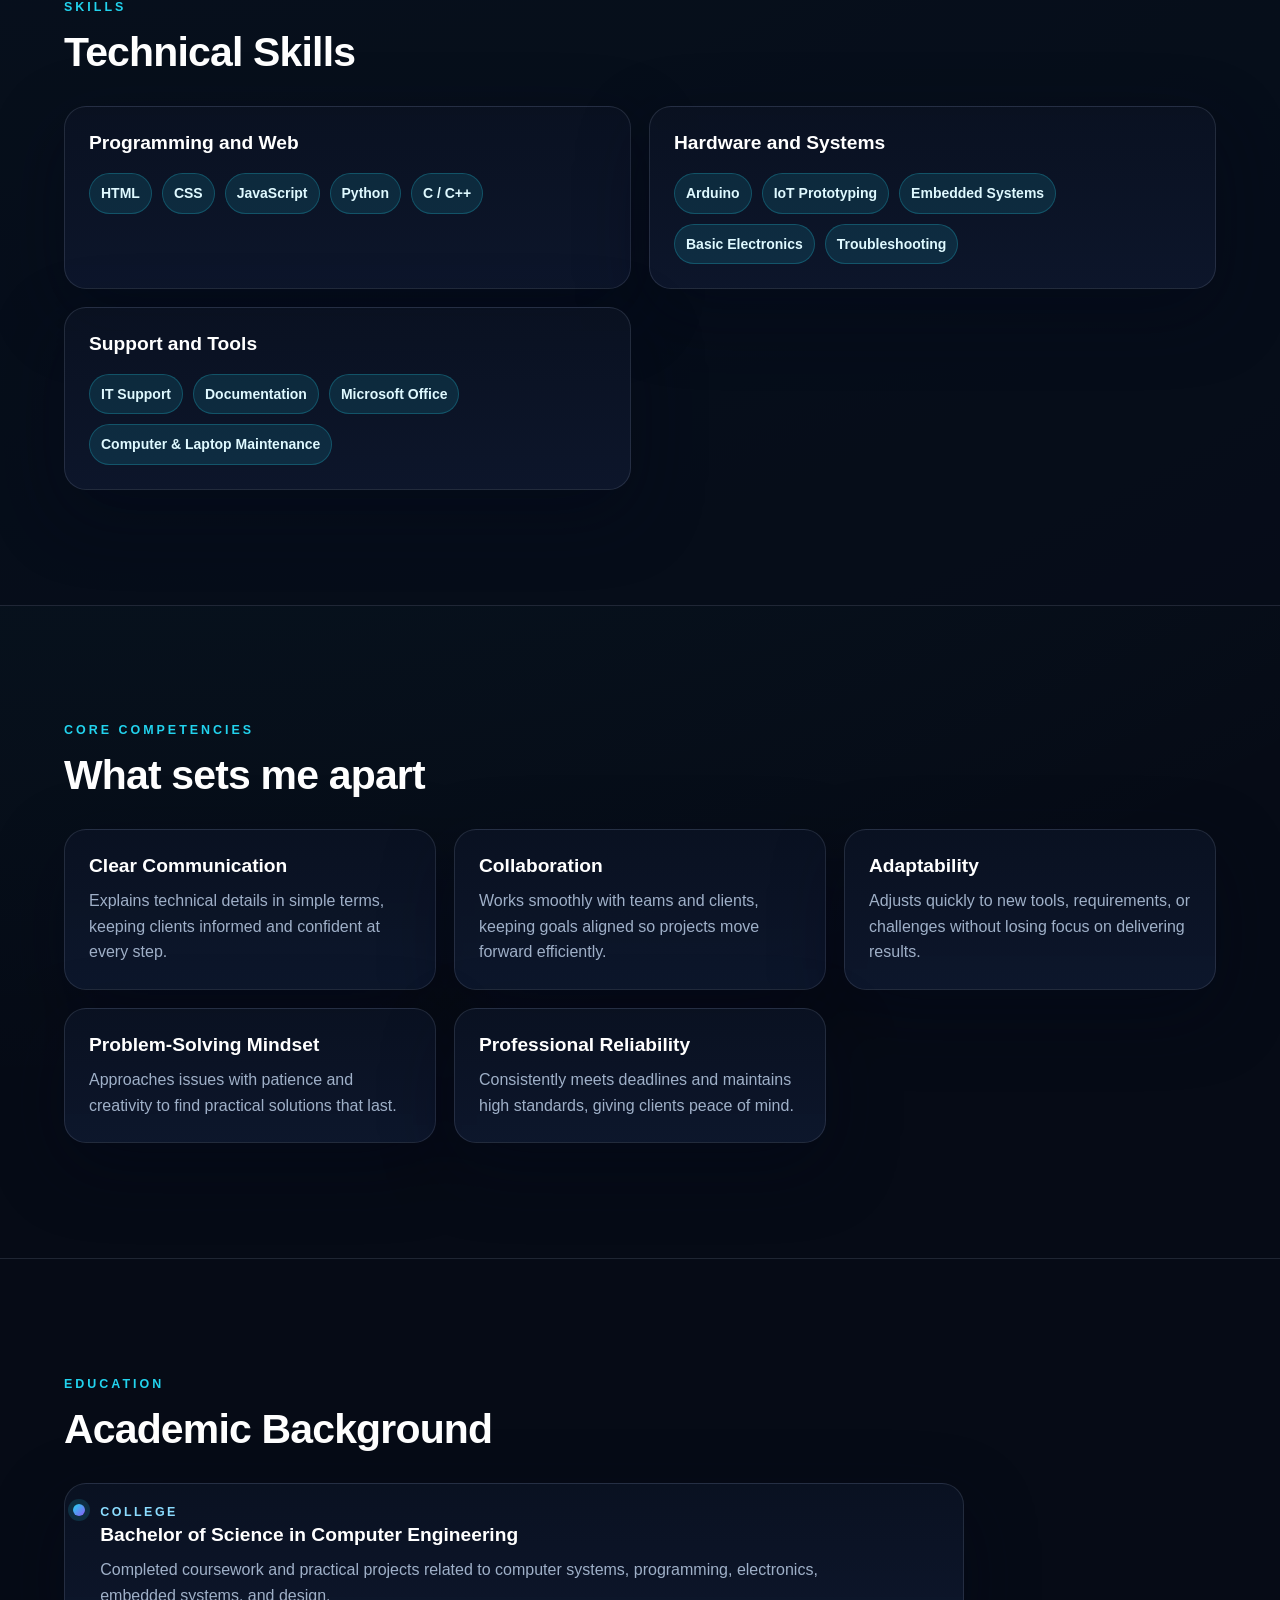
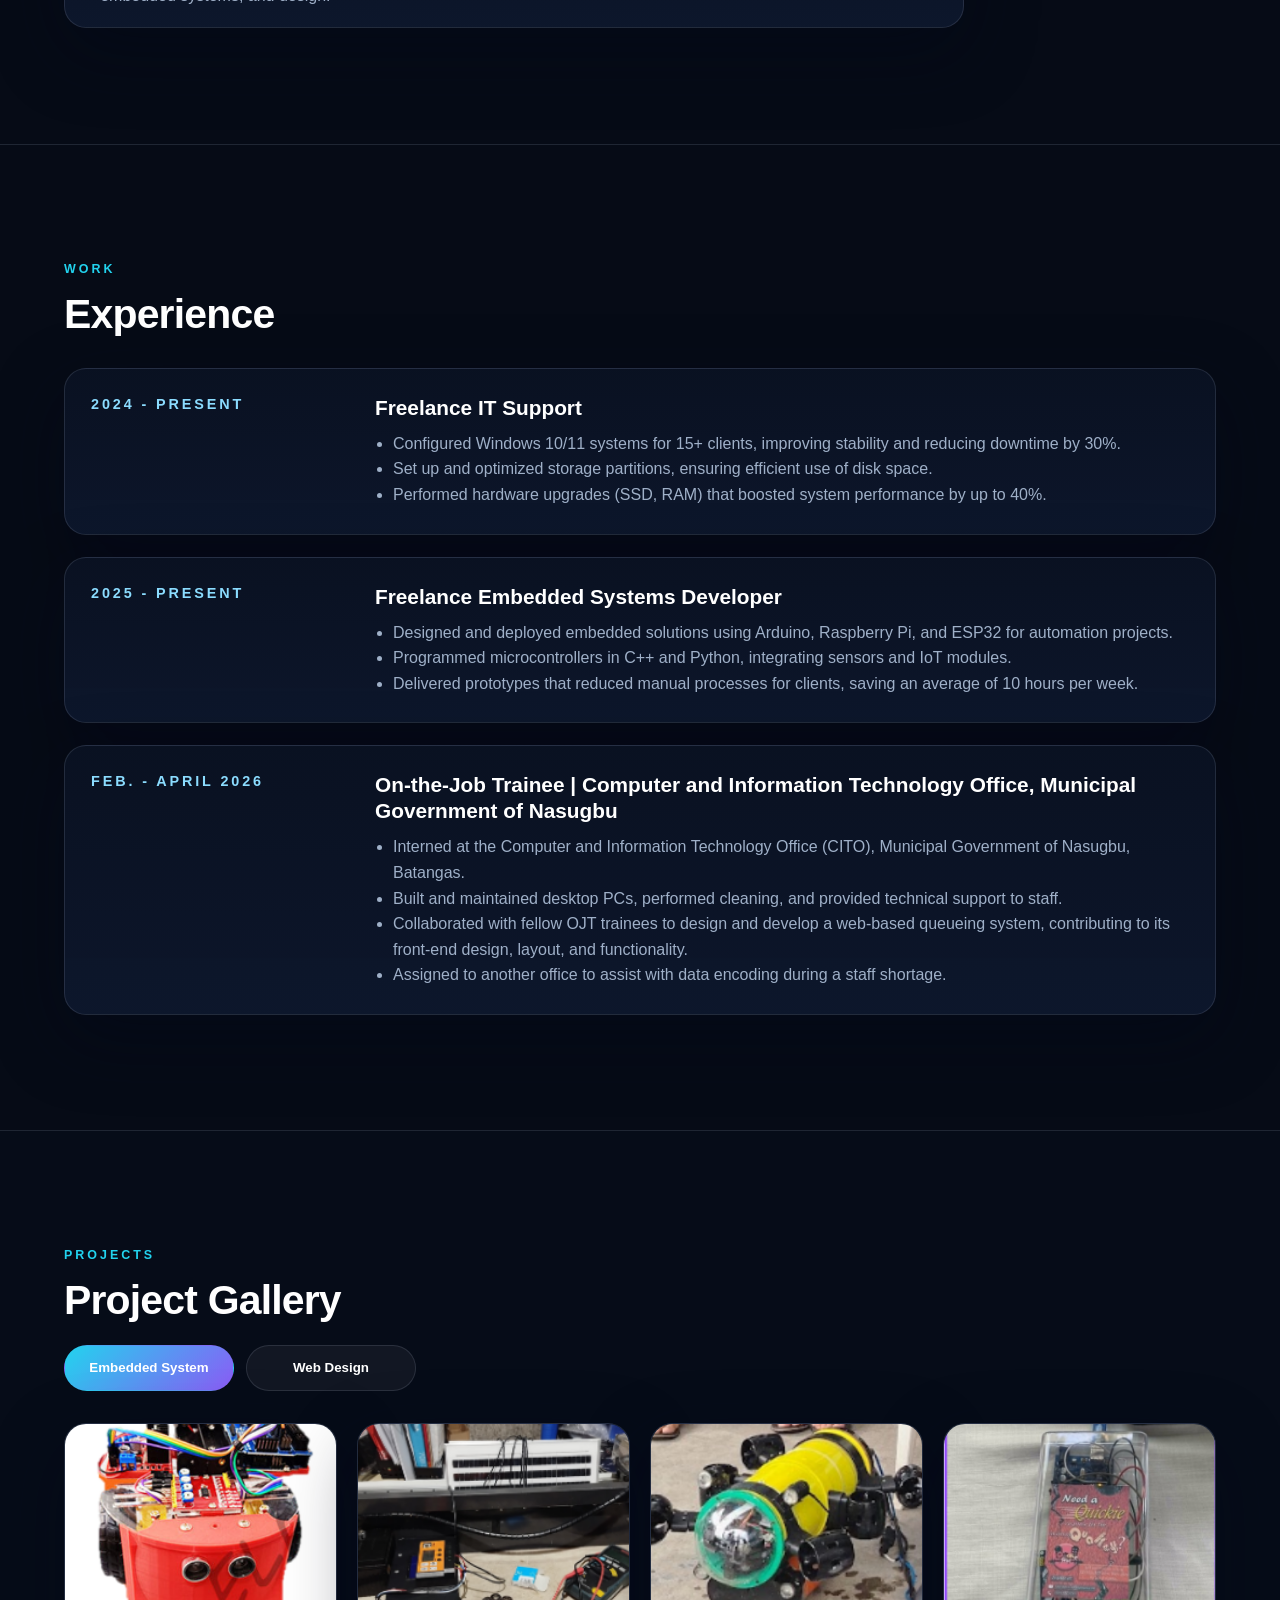
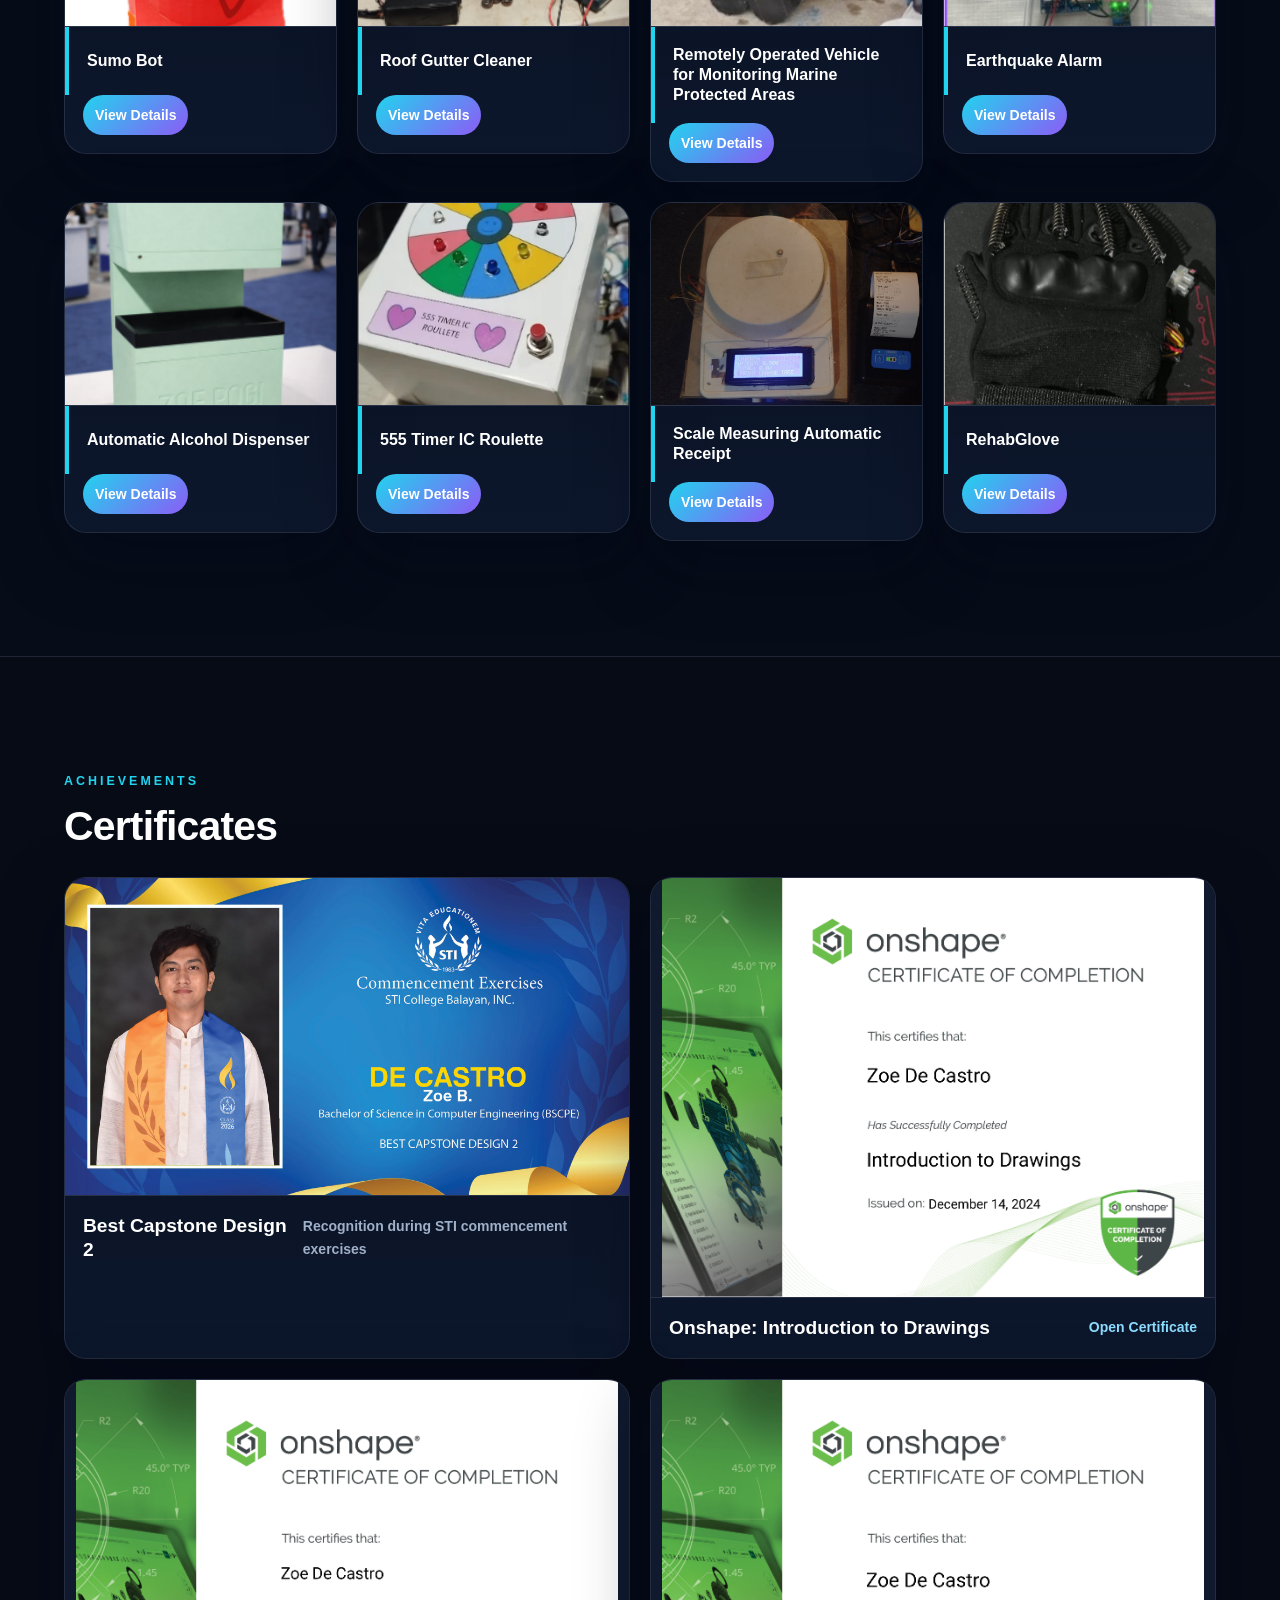
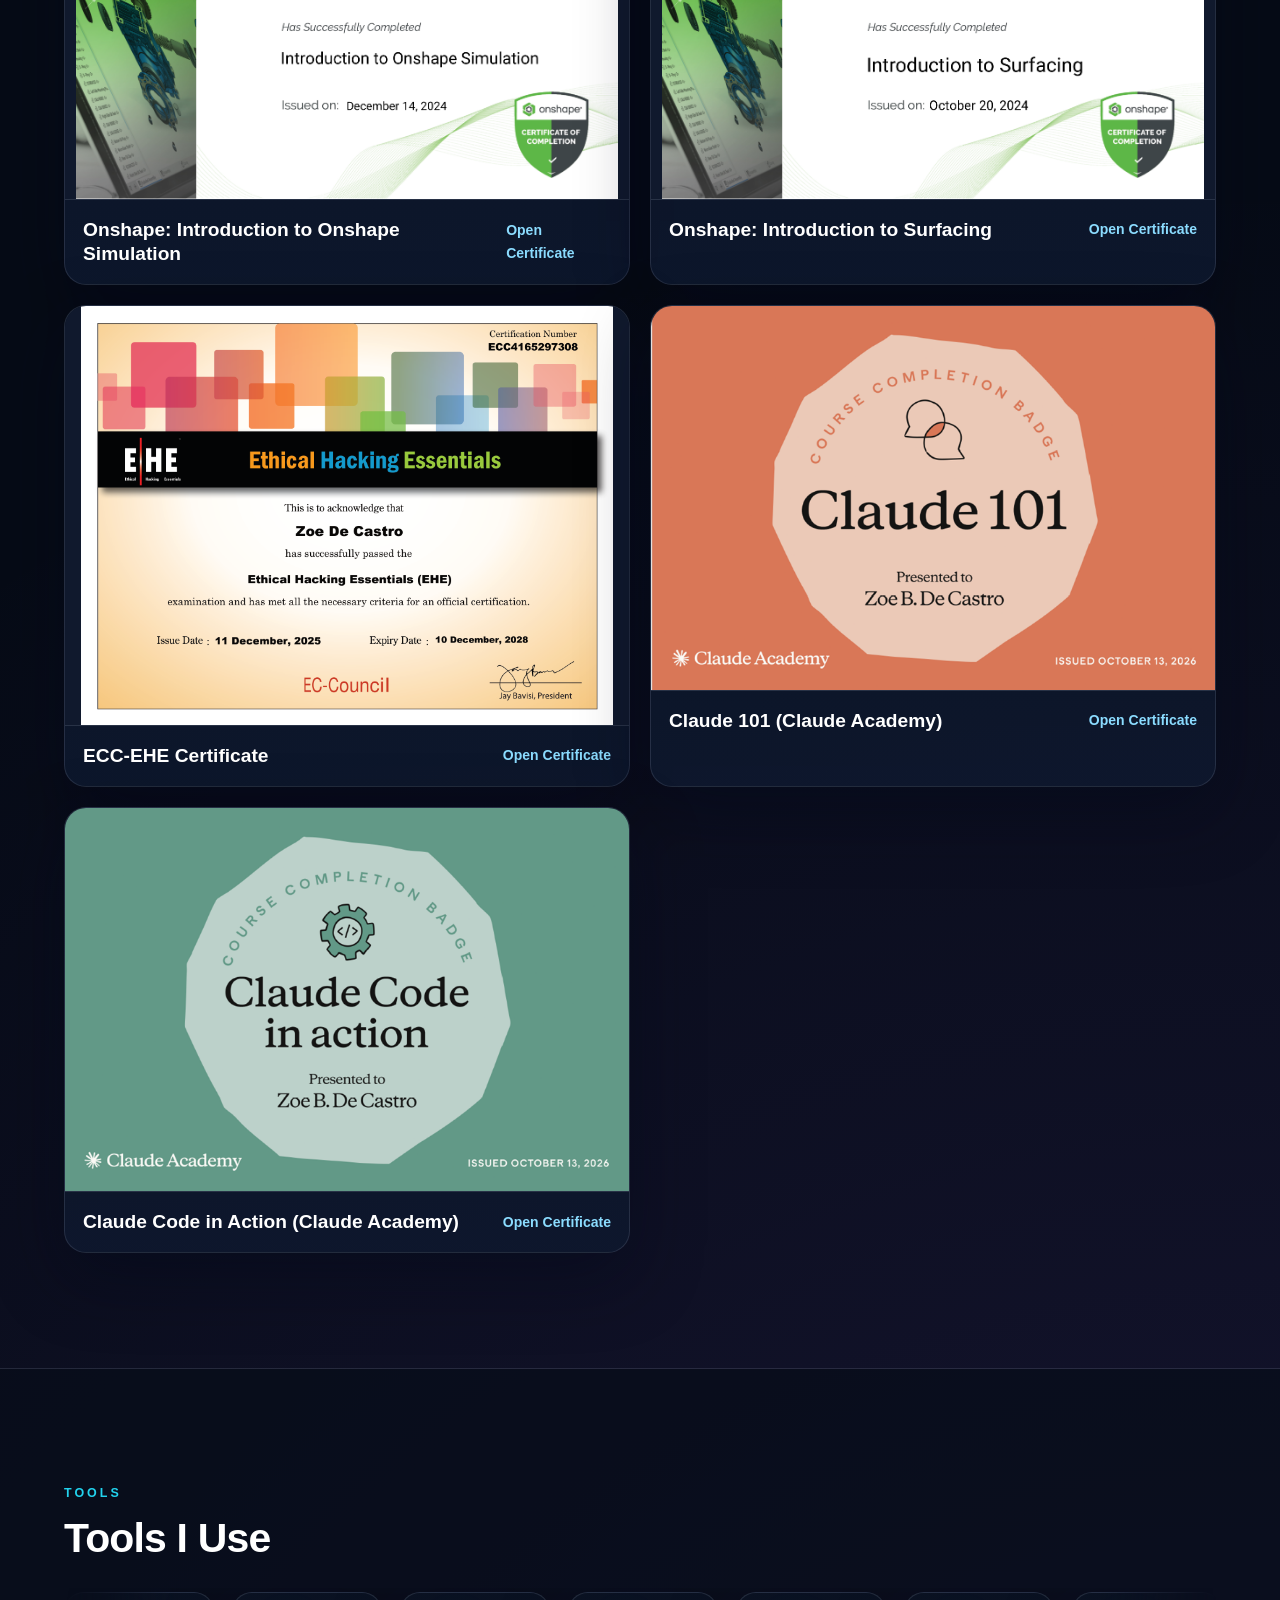
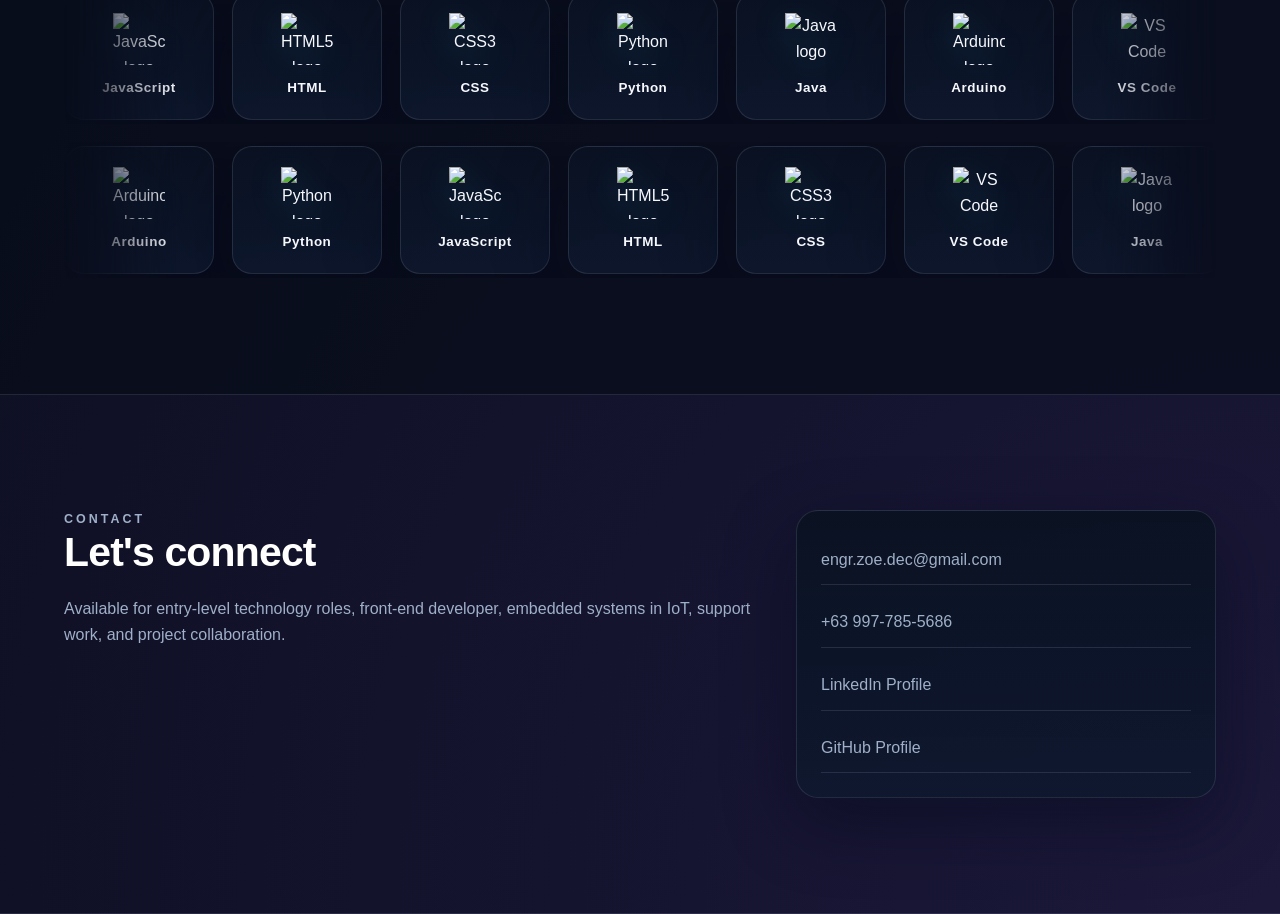
==== commit 5f87155c: "Add project roles and descriptions, fix card heights" ====
--- a/index.html
+++ b/index.html
@@ -10,7 +10,7 @@
     <meta property="og:type" content="website">
     <meta property="og:image" content="Professional PIc.jpg">
     <link rel="icon" href="data:image/svg+xml,%3Csvg xmlns='http://www.w3.org/2000/svg' viewBox='0 0 64 64'%3E%3Crect width='64' height='64' rx='14' fill='%23060b16'/%3E%3Ctext x='32' y='42' font-family='Segoe UI,Arial,sans-serif' font-size='28' font-weight='800' text-anchor='middle' fill='%2322d3ee'%3EZD%3C/text%3E%3C/svg%3E">
-    <link rel="stylesheet" href="design.css?v=4">
+    <link rel="stylesheet" href="design.css?v=6">
   </head>
   <body>
     <header class="site-header">
@@ -213,7 +213,14 @@
             <h3>Sumo Bot</h3>
             <details>
               <summary>View Details</summary>
-              <p>A robot designed for sumo robot competitions, where two robots push against each other and try to force the opponent outside the ring.</p>
+              <ul class="project-tags"><li>Embedded System</li></ul>
+              <h4 class="project-subhead">About the Project</h4>
+              <p>A competition robot built for robot sumo, where two robots face off inside a ring and each tries to push the other out.</p>
+              <h4 class="project-subhead">What I Did</h4>
+              <ul class="project-role">
+                  <li>Wrote the program that controls the robot&#8217;s movement during a match.</li>
+                  <li>Designed the schematic diagram used to wire and build the circuit.</li>
+              </ul>
             </details>
           </article>
           <article class="portfolio-project-card" data-category="embedded-system">
@@ -221,7 +228,14 @@
             <h3>Roof Gutter Cleaner</h3>
             <details>
               <summary>View Details</summary>
-              <p>A cleaning device made to remove debris from roof gutters, such as leaves, plastic, and other blockages, so rainwater can flow properly.</p>
+              <ul class="project-tags"><li>Embedded System</li></ul>
+              <h4 class="project-subhead">About the Project</h4>
+              <p>A cleaning device that clears leaves, plastic, and other debris from roof gutters so rainwater can flow freely.</p>
+              <h4 class="project-subhead">What I Did</h4>
+              <ul class="project-role">
+                  <li>Wrote the program that controls the cleaning mechanism.</li>
+                  <li>Designed the schematic diagram used to wire and build the circuit.</li>
+              </ul>
             </details>
           </article>
           <article class="portfolio-project-card" data-category="embedded-system">
@@ -229,7 +243,14 @@
             <h3>Remotely Operated Vehicle for Monitoring Marine Protected Areas</h3>
             <details>
               <summary>View Details</summary>
-              <p><strong>Awarded Best Capstone Design.</strong> Our capstone project, designed to monitor ocean and coral reef pH levels and help detect possible coral bleaching. The system supports the Bureau of Fisheries and Aquatic Resources (BFAR) by providing information that can help them take immediate action.</p>
+              <ul class="project-tags"><li>Capstone Project</li><li>Team Project</li><li>Best Capstone Design</li></ul>
+              <h4 class="project-subhead">About the Project</h4>
+              <p>Our award-winning capstone project: an underwater ROV that monitors ocean and coral reef pH levels to help detect early signs of coral bleaching. The data supports the Bureau of Fisheries and Aquatic Resources (BFAR) in taking timely action to protect marine areas.</p>
+              <h4 class="project-subhead">What I Did</h4>
+              <ul class="project-role">
+                  <li>Contributed to parts of the ROV&#8217;s control code.</li>
+                  <li>Handled the internal wiring of the ROV, connecting the electronic components inside the vehicle.</li>
+              </ul>
             </details>
           </article>
           <article class="portfolio-project-card" data-category="embedded-system">
@@ -237,7 +258,14 @@
             <h3>Earthquake Alarm</h3>
             <details>
               <summary>View Details</summary>
-              <p>An alarm system that detects strong vibration, such as an earthquake, and sends a text message alert to the owner when movement is detected.</p>
+              <ul class="project-tags"><li>Embedded System</li><li>IoT</li></ul>
+              <h4 class="project-subhead">About the Project</h4>
+              <p>An alarm system that detects strong vibrations, such as an earthquake, and immediately sends a text message alert to the owner.</p>
+              <h4 class="project-subhead">What I Did</h4>
+              <ul class="project-role">
+                  <li>Wrote the code that reads the vibration sensor and sends the SMS alert.</li>
+                  <li>Designed the schematic diagram used to wire and build the circuit.</li>
+              </ul>
             </details>
           </article>
           <article class="portfolio-project-card" data-category="embedded-system">
@@ -245,7 +273,15 @@
             <h3>Automatic Alcohol Dispenser</h3>
             <details>
               <summary>View Details</summary>
-              <p>An electronic alcohol dispenser that uses an IR sensor to detect a hand within close range and automatically dispense alcohol without physical contact.</p>
+              <ul class="project-tags"><li>Electronics</li><li>Circuit Design</li><li>PCB Design</li></ul>
+              <h4 class="project-subhead">About the Project</h4>
+              <p>A touchless alcohol dispenser that uses an IR sensor to detect a hand at close range and dispenses alcohol automatically, with no physical contact.</p>
+              <h4 class="project-subhead">What I Did</h4>
+              <ul class="project-role">
+                  <li>Designed the schematic diagram for the dispenser circuit.</li>
+                  <li>Designed the PCB layout for the circuit.</li>
+                  <li>Set up and wired the IR sensor that detects a hand and triggers the dispenser.</li>
+              </ul>
             </details>
           </article>
           <article class="portfolio-project-card" data-category="embedded-system">
@@ -253,7 +289,15 @@
             <h3>555 Timer IC Roulette</h3>
             <details>
               <summary>View Details</summary>
-              <p>A roulette-style LED circuit using a 555 timer IC and a 74HC4017 IC. When the button is pressed, the circuit randomly lights an LED like a roulette selector.</p>
+              <ul class="project-tags"><li>Electronics</li><li>Circuit Design</li><li>PCB Design</li></ul>
+              <h4 class="project-subhead">About the Project</h4>
+              <p>A roulette-style LED game built from a 555 timer IC and a 74HC4017 counter IC. Pressing the button sets the LEDs cycling, and the light lands on a random LED like a roulette wheel.</p>
+              <h4 class="project-subhead">What I Did</h4>
+              <ul class="project-role">
+                  <li>Designed the schematic diagram for the 555 timer and 74HC4017 counter circuit.</li>
+                  <li>Designed the PCB layout for the circuit.</li>
+                  <li>Built the circuit as a hardware-only design, with no microcontroller or code.</li>
+              </ul>
             </details>
           </article>
           <article class="portfolio-project-card" data-category="embedded-system">
@@ -261,7 +305,14 @@
             <h3>Scale Measuring Automatic Receipt</h3>
             <details>
               <summary>View Details</summary>
-              <p>A weighing scale system that can measure up to 10kg and display the weight on an LCD. It includes tare, next, and print buttons. The next button changes the selected product, such as pork, beef, or chicken, then calculates the price based on the weight and prints a receipt.</p>
+              <ul class="project-tags"><li>Embedded System</li></ul>
+              <h4 class="project-subhead">About the Project</h4>
+              <p>A digital weighing scale that measures up to 10 kg and shows the weight on an LCD. Users select a product (such as pork, beef, or chicken) with the Next button, and the system calculates the price from the weight and prints a receipt. A Tare button zeroes the scale.</p>
+              <h4 class="project-subhead">What I Did</h4>
+              <ul class="project-role">
+                  <li>Wrote the code for weight reading, tare, product selection, price calculation, and receipt printing.</li>
+                  <li>Designed the schematic diagram used to wire and build the circuit.</li>
+              </ul>
             </details>
           </article>
           <article class="portfolio-project-card" data-category="embedded-system">
@@ -269,7 +320,14 @@
             <h3>RehabGlove</h3>
             <details>
               <summary>View Details</summary>
-              <p>A rehabilitation glove with a heartbeat sensor for pulse monitoring and servo motors designed to assist stroke patients in recovering hand and finger movement.</p>
+              <ul class="project-tags"><li>Embedded System</li><li>Healthcare</li></ul>
+              <h4 class="project-subhead">About the Project</h4>
+              <p>A rehabilitation glove that helps stroke patients recover hand and finger movement, using servo motors to assist finger motion and a heartbeat sensor to monitor pulse during therapy.</p>
+              <h4 class="project-subhead">What I Did</h4>
+              <ul class="project-role">
+                  <li>Wrote the code that reads the heartbeat sensor and controls the servo motors.</li>
+                  <li>Designed the schematic diagram used to wire and build the circuit.</li>
+              </ul>
             </details>
           </article>
 <article class="portfolio-project-card web-stack-card" data-category="web-design">
@@ -302,24 +360,17 @@
     <h3>Wheel of Fortune Roulette</h3>
 
     <details>
-
-        <summary>View Details</summary>
-
-        <p>
-            A Wheel of Fortune roulette application that lets users randomly
-            select names, numbers, or colors using a casino-inspired spinning
-            wheel interface.
-        </p>
-
-        <p>
-            <a href="https://zowie2l.github.io/Roulette_ni_Zowe/"
-               target="_blank"
-               rel="noreferrer">
-               Open Live Demo
-            </a>
-        </p>
-
-    </details>
+              <summary>View Details</summary>
+              <ul class="project-tags"><li>Personal Project</li><li>HTML</li><li>CSS</li><li>JavaScript</li></ul>
+              <h4 class="project-subhead">About the Project</h4>
+              <p>A casino-inspired spinning wheel that randomly picks from a list of names, numbers, or colors, useful for raffles, classroom activities, and games.</p>
+              <h4 class="project-subhead">What I Did</h4>
+              <ul class="project-role">
+                  <li>Designed and built the entire app on my own using HTML, CSS, and JavaScript.</li>
+                  <li>Built the wheel-spin animation and the random selection logic for names, numbers, and colors.</li>
+              </ul>
+              <a class="project-demo-link" href="https://zowie2l.github.io/Roulette_ni_Zowe/" target="_blank" rel="noreferrer">Open Live Demo &#8599;</a>
+            </details>
 
 </article>
           <article class="portfolio-project-card web-stack-card" data-category="web-design">
@@ -339,14 +390,15 @@
             <h3>Queueing System</h3>
             <details>
               <summary>View Details</summary>
-              <p>An interface design for a web-based queueing system that supports ticket generation, display board updates, and cashier panel controls for smoother customer flow.</p>
-              <p>
-                <a href="https://zowie2l.github.io/Queueing-System-Design/"
-                   target="_blank"
-                   rel="noreferrer">
-                  Open Live Demo
-                </a>
-              </p>
+              <ul class="project-tags"><li>Personal Project</li><li>HTML</li><li>CSS</li><li>JavaScript</li></ul>
+              <h4 class="project-subhead">About the Project</h4>
+              <p>A web-based queueing system that handles ticket generation at a kiosk, live updates on a display board, and controls for counter and cashier panels, for smoother customer flow.</p>
+              <h4 class="project-subhead">What I Did</h4>
+              <ul class="project-role">
+                  <li>Designed and built the entire interface on my own using HTML, CSS, and JavaScript.</li>
+                  <li>Created four connected screens: the ticket kiosk, display board, counter panels, and cashier panels.</li>
+              </ul>
+              <a class="project-demo-link" href="https://zowie2l.github.io/Queueing-System-Design/" target="_blank" rel="noreferrer">Open Live Demo &#8599;</a>
             </details>
           </article>
           <article class="portfolio-project-card web-stack-card" data-category="web-design">
@@ -366,14 +418,15 @@
             <h3>Stockbook</h3>
             <details>
               <summary>View Details</summary>
-              <p>A grocery inventory management web app that organizes stock by genre, logs stock-in and stock-out movements, flags low-stock alerts, and rolls everything up into a monthly dashboard summary.</p>
-              <p>
-                <a href="https://zowie2l.github.io/Inventory-System/"
-                   target="_blank"
-                   rel="noreferrer">
-                  Open Live Demo
-                </a>
-              </p>
+              <ul class="project-tags"><li>Personal Project</li><li>HTML</li><li>CSS</li><li>JavaScript</li></ul>
+              <h4 class="project-subhead">About the Project</h4>
+              <p>A grocery inventory management app that organizes stock by category, logs stock-in and stock-out movements, flags low-stock items, and summarizes everything in a monthly dashboard.</p>
+              <h4 class="project-subhead">What I Did</h4>
+              <ul class="project-role">
+                  <li>Designed and built the entire app on my own using HTML, CSS, and JavaScript.</li>
+                  <li>Implemented stock movement logging, low-stock alerts, and the monthly dashboard summary.</li>
+              </ul>
+              <a class="project-demo-link" href="https://zowie2l.github.io/Inventory-System/" target="_blank" rel="noreferrer">Open Live Demo &#8599;</a>
             </details>
           </article>
           <article class="portfolio-project-card web-stack-card" data-category="web-design">
@@ -393,14 +446,15 @@
             <h3>Ledger</h3>
             <details>
               <summary>View Details</summary>
-              <p>A passbook-style expense tracker for everyday spending. Every entry is tallied by hand like a real passbook, with money in/out, category and payment-method breakdowns, and a running balance that updates automatically.</p>
-              <p>
-                <a href="https://zowie2l.github.io/Ledger/"
-                   target="_blank"
-                   rel="noreferrer">
-                  Open Live Demo
-                </a>
-              </p>
+              <ul class="project-tags"><li>Personal Project</li><li>HTML</li><li>CSS</li><li>JavaScript</li></ul>
+              <h4 class="project-subhead">About the Project</h4>
+              <p>A passbook-style expense tracker for everyday spending. It records money in and money out, breaks spending down by category and payment method, and keeps a running balance that updates automatically.</p>
+              <h4 class="project-subhead">What I Did</h4>
+              <ul class="project-role">
+                  <li>Designed and built the entire app on my own using HTML, CSS, and JavaScript.</li>
+                  <li>Built the running-balance logic and the category and payment-method breakdowns.</li>
+              </ul>
+              <a class="project-demo-link" href="https://zowie2l.github.io/Ledger/" target="_blank" rel="noreferrer">Open Live Demo &#8599;</a>
             </details>
           </article>
           <article class="portfolio-project-card web-stack-card" data-category="web-design">
@@ -419,14 +473,15 @@
             <h3>Rent Ping</h3>
             <details>
               <summary>View Details</summary>
-              <p>A rent payment reminder that keeps a live countdown to each due date, tracks multiple rent lines such as a house and a room, and summarizes monthly totals, due-soon, overdue, and settled counts, all stored locally in the browser.</p>
-             <p>
-                <a href="https://zowie2l.github.io/Rent-Reminder/"
-                   target="_blank"
-                   rel="noreferrer">
-                  Open Live Demo
-                </a>
-             </p>
+              <ul class="project-tags"><li>Personal Project</li><li>HTML</li><li>CSS</li><li>JavaScript</li></ul>
+              <h4 class="project-subhead">About the Project</h4>
+              <p>A rent payment reminder that tracks multiple rent lines (such as a house and a room), shows a live countdown to each due date, and summarizes monthly totals plus due-soon, overdue, and settled payments.</p>
+              <h4 class="project-subhead">What I Did</h4>
+              <ul class="project-role">
+                  <li>Designed and built the entire app on my own using HTML, CSS, and JavaScript.</li>
+                  <li>Built the live due-date countdowns and saved all data in the browser&#8217;s local storage.</li>
+              </ul>
+              <a class="project-demo-link" href="https://zowie2l.github.io/Rent-Reminder/" target="_blank" rel="noreferrer">Open Live Demo &#8599;</a>
             </details>
           </article>
         </div>
@@ -546,6 +601,33 @@
                   <path d="M8 0C3.58 0 0 3.58 0 8c0 3.54 2.29 6.53 5.47 7.59.4.07.55-.17.55-.38 0-.19-.01-.82-.01-1.49-2.01.37-2.53-.49-2.69-.94-.09-.23-.48-.94-.82-1.13-.28-.15-.68-.52-.01-.53.63-.01 1.08.58 1.23.82.72 1.21 1.87.87 2.33.66.07-.52.28-.87.51-1.07-1.78-.2-3.64-.89-3.64-3.95 0-.87.31-1.59.82-2.15-.08-.2-.36-1.02.08-2.12 0 0 .67-.21 2.2.82.64-.18 1.32-.27 2-.27s1.36.09 2 .27c1.53-1.04 2.2-.82 2.2-.82.44 1.1.16 1.92.08 2.12.51.56.82 1.27.82 2.15 0 3.07-1.87 3.75-3.65 3.95.29.25.54.73.54 1.48 0 1.07-.01 1.93-.01 2.2 0 .21.15.46.55.38A8.01 8.01 0 0 0 16 8c0-4.42-3.58-8-8-8"/>
                 </svg>
                 <span>GitHub</span>
+              </div>
+              <div class="tool-item tool-svg">
+                <svg viewBox="0 0 120 120" aria-label="Copilot logo" role="img">
+                  <defs>
+                    <linearGradient id="copilotGradA3" x1="0%" y1="0%" x2="100%" y2="100%">
+                      <stop offset="0%" stop-color="#22b6ea"/>
+                      <stop offset="30%" stop-color="#1d4fd8"/>
+                      <stop offset="62%" stop-color="#22c55e"/>
+                      <stop offset="100%" stop-color="#eab308"/>
+                    </linearGradient>
+                    <linearGradient id="copilotGradB3" x1="0%" y1="0%" x2="100%" y2="100%">
+                      <stop offset="0%" stop-color="#f59e0b"/>
+                      <stop offset="35%" stop-color="#ef4444"/>
+                      <stop offset="70%" stop-color="#ec4899"/>
+                      <stop offset="100%" stop-color="#a855f7"/>
+                    </linearGradient>
+                  </defs>
+                  <path fill="url(#copilotGradA3)" d="M 19.95 69.85 A 34.00 34.00 0 1 1 72.05 69.85 L 57.49 57.64 A 15.00 15.00 0 1 0 34.51 57.64 Z"/>
+                  <path fill="url(#copilotGradB3)" d="M 96.05 48.15 A 34.00 34.00 0 1 1 43.95 48.15 L 58.51 60.36 A 15.00 15.00 0 1 0 81.49 60.36 Z"/>
+                </svg>
+                <span>Copilot</span>
+              </div>
+              <div class="tool-item tool-svg">
+                <svg viewBox="0 0 16 16" aria-label="Codex by OpenAI logo" role="img" fill="#ffffff">
+                  <path d="M14.949 6.547a3.94 3.94 0 0 0-.348-3.273 4.11 4.11 0 0 0-4.4-1.934A4.1 4.1 0 0 0 8.423.2 4.15 4.15 0 0 0 6.305.086a4.1 4.1 0 0 0-1.891.948 4.04 4.04 0 0 0-1.158 1.753 4.1 4.1 0 0 0-1.563.679A4 4 0 0 0 .554 4.72a3.99 3.99 0 0 0 .502 4.731 3.94 3.94 0 0 0 .346 3.274 4.11 4.11 0 0 0 4.402 1.933c.382.425.852.764 1.377.995.526.231 1.095.35 1.67.346 1.78.002 3.358-1.132 3.901-2.804a4.1 4.1 0 0 0 1.563-.68 4 4 0 0 0 1.14-1.253 3.99 3.99 0 0 0-.506-4.716m-6.097 8.406a3.05 3.05 0 0 1-1.945-.694l.096-.054 3.23-1.838a.53.53 0 0 0 .265-.455v-4.49l1.366.778q.02.011.025.035v3.722c-.003 1.653-1.361 2.992-3.037 2.996m-6.53-2.75a2.95 2.95 0 0 1-.36-2.01l.095.057L5.29 12.09a.53.53 0 0 0 .527 0l3.949-2.246v1.555a.05.05 0 0 1-.022.041L6.473 13.3c-1.454.826-3.311.335-4.15-1.098m-.85-6.94A3.02 3.02 0 0 1 3.07 3.949v3.785a.51.51 0 0 0 .262.451l3.93 2.237-1.366.779a.05.05 0 0 1-.048 0L2.585 9.342a2.98 2.98 0 0 1-1.113-4.094zm11.216 2.571L8.747 5.576l1.362-.776a.05.05 0 0 1 .048 0l3.265 1.86a3 3 0 0 1 1.173 1.207 2.96 2.96 0 0 1-.27 3.2 3.05 3.05 0 0 1-1.36.997V8.279a.52.52 0 0 0-.276-.445m1.36-2.015-.097-.057-3.226-1.855a.53.53 0 0 0-.53 0L6.249 6.153V4.598a.04.04 0 0 1 .019-.04L9.533 2.7a3.07 3.07 0 0 1 3.257.139c.474.325.843.778 1.066 1.303.223.526.289 1.103.191 1.664zM5.503 8.575 4.139 7.8a.05.05 0 0 1-.026-.037V4.049c0-.57.166-1.127.476-1.607s.752-.864 1.275-1.105a3.08 3.08 0 0 1 3.234.41l-.096.054-3.23 1.838a.53.53 0 0 0-.265.455zm.742-1.577 1.758-1 1.762 1v2l-1.755 1-1.762-1z"/>
+                </svg>
+                <span>Codex</span>
               </div>
 
               <div class="tool-item"><img src="https://cdn.jsdelivr.net/gh/devicons/devicon@latest/icons/javascript/javascript-original.svg" alt="JavaScript logo" loading="lazy"><span>JavaScript</span></div>
@@ -604,6 +686,12 @@
                 </svg>
                 <span>Copilot</span>
               </div>
+              <div class="tool-item tool-svg">
+                <svg viewBox="0 0 16 16" aria-label="Codex by OpenAI logo" role="img" fill="#ffffff">
+                  <path d="M14.949 6.547a3.94 3.94 0 0 0-.348-3.273 4.11 4.11 0 0 0-4.4-1.934A4.1 4.1 0 0 0 8.423.2 4.15 4.15 0 0 0 6.305.086a4.1 4.1 0 0 0-1.891.948 4.04 4.04 0 0 0-1.158 1.753 4.1 4.1 0 0 0-1.563.679A4 4 0 0 0 .554 4.72a3.99 3.99 0 0 0 .502 4.731 3.94 3.94 0 0 0 .346 3.274 4.11 4.11 0 0 0 4.402 1.933c.382.425.852.764 1.377.995.526.231 1.095.35 1.67.346 1.78.002 3.358-1.132 3.901-2.804a4.1 4.1 0 0 0 1.563-.68 4 4 0 0 0 1.14-1.253 3.99 3.99 0 0 0-.506-4.716m-6.097 8.406a3.05 3.05 0 0 1-1.945-.694l.096-.054 3.23-1.838a.53.53 0 0 0 .265-.455v-4.49l1.366.778q.02.011.025.035v3.722c-.003 1.653-1.361 2.992-3.037 2.996m-6.53-2.75a2.95 2.95 0 0 1-.36-2.01l.095.057L5.29 12.09a.53.53 0 0 0 .527 0l3.949-2.246v1.555a.05.05 0 0 1-.022.041L6.473 13.3c-1.454.826-3.311.335-4.15-1.098m-.85-6.94A3.02 3.02 0 0 1 3.07 3.949v3.785a.51.51 0 0 0 .262.451l3.93 2.237-1.366.779a.05.05 0 0 1-.048 0L2.585 9.342a2.98 2.98 0 0 1-1.113-4.094zm11.216 2.571L8.747 5.576l1.362-.776a.05.05 0 0 1 .048 0l3.265 1.86a3 3 0 0 1 1.173 1.207 2.96 2.96 0 0 1-.27 3.2 3.05 3.05 0 0 1-1.36.997V8.279a.52.52 0 0 0-.276-.445m1.36-2.015-.097-.057-3.226-1.855a.53.53 0 0 0-.53 0L6.249 6.153V4.598a.04.04 0 0 1 .019-.04L9.533 2.7a3.07 3.07 0 0 1 3.257.139c.474.325.843.778 1.066 1.303.223.526.289 1.103.191 1.664zM5.503 8.575 4.139 7.8a.05.05 0 0 1-.026-.037V4.049c0-.57.166-1.127.476-1.607s.752-.864 1.275-1.105a3.08 3.08 0 0 1 3.234.41l-.096.054-3.23 1.838a.53.53 0 0 0-.265.455zm.742-1.577 1.758-1 1.762 1v2l-1.755 1-1.762-1z"/>
+                </svg>
+                <span>Codex</span>
+              </div>
             </div>
           </div>
 
@@ -643,6 +731,33 @@
                   <path d="M8 0C3.58 0 0 3.58 0 8c0 3.54 2.29 6.53 5.47 7.59.4.07.55-.17.55-.38 0-.19-.01-.82-.01-1.49-2.01.37-2.53-.49-2.69-.94-.09-.23-.48-.94-.82-1.13-.28-.15-.68-.52-.01-.53.63-.01 1.08.58 1.23.82.72 1.21 1.87.87 2.33.66.07-.52.28-.87.51-1.07-1.78-.2-3.64-.89-3.64-3.95 0-.87.31-1.59.82-2.15-.08-.2-.36-1.02.08-2.12 0 0 .67-.21 2.2.82.64-.18 1.32-.27 2-.27s1.36.09 2 .27c1.53-1.04 2.2-.82 2.2-.82.44 1.1.16 1.92.08 2.12.51.56.82 1.27.82 2.15 0 3.07-1.87 3.75-3.65 3.95.29.25.54.73.54 1.48 0 1.07-.01 1.93-.01 2.2 0 .21.15.46.55.38A8.01 8.01 0 0 0 16 8c0-4.42-3.58-8-8-8"/>
                 </svg>
                 <span>GitHub</span>
+              </div>
+              <div class="tool-item tool-svg">
+                <svg viewBox="0 0 120 120" aria-label="Copilot logo" role="img">
+                  <defs>
+                    <linearGradient id="copilotGradA4" x1="0%" y1="0%" x2="100%" y2="100%">
+                      <stop offset="0%" stop-color="#22b6ea"/>
+                      <stop offset="30%" stop-color="#1d4fd8"/>
+                      <stop offset="62%" stop-color="#22c55e"/>
+                      <stop offset="100%" stop-color="#eab308"/>
+                    </linearGradient>
+                    <linearGradient id="copilotGradB4" x1="0%" y1="0%" x2="100%" y2="100%">
+                      <stop offset="0%" stop-color="#f59e0b"/>
+                      <stop offset="35%" stop-color="#ef4444"/>
+                      <stop offset="70%" stop-color="#ec4899"/>
+                      <stop offset="100%" stop-color="#a855f7"/>
+                    </linearGradient>
+                  </defs>
+                  <path fill="url(#copilotGradA4)" d="M 19.95 69.85 A 34.00 34.00 0 1 1 72.05 69.85 L 57.49 57.64 A 15.00 15.00 0 1 0 34.51 57.64 Z"/>
+                  <path fill="url(#copilotGradB4)" d="M 96.05 48.15 A 34.00 34.00 0 1 1 43.95 48.15 L 58.51 60.36 A 15.00 15.00 0 1 0 81.49 60.36 Z"/>
+                </svg>
+                <span>Copilot</span>
+              </div>
+              <div class="tool-item tool-svg">
+                <svg viewBox="0 0 16 16" aria-label="Codex by OpenAI logo" role="img" fill="#ffffff">
+                  <path d="M14.949 6.547a3.94 3.94 0 0 0-.348-3.273 4.11 4.11 0 0 0-4.4-1.934A4.1 4.1 0 0 0 8.423.2 4.15 4.15 0 0 0 6.305.086a4.1 4.1 0 0 0-1.891.948 4.04 4.04 0 0 0-1.158 1.753 4.1 4.1 0 0 0-1.563.679A4 4 0 0 0 .554 4.72a3.99 3.99 0 0 0 .502 4.731 3.94 3.94 0 0 0 .346 3.274 4.11 4.11 0 0 0 4.402 1.933c.382.425.852.764 1.377.995.526.231 1.095.35 1.67.346 1.78.002 3.358-1.132 3.901-2.804a4.1 4.1 0 0 0 1.563-.68 4 4 0 0 0 1.14-1.253 3.99 3.99 0 0 0-.506-4.716m-6.097 8.406a3.05 3.05 0 0 1-1.945-.694l.096-.054 3.23-1.838a.53.53 0 0 0 .265-.455v-4.49l1.366.778q.02.011.025.035v3.722c-.003 1.653-1.361 2.992-3.037 2.996m-6.53-2.75a2.95 2.95 0 0 1-.36-2.01l.095.057L5.29 12.09a.53.53 0 0 0 .527 0l3.949-2.246v1.555a.05.05 0 0 1-.022.041L6.473 13.3c-1.454.826-3.311.335-4.15-1.098m-.85-6.94A3.02 3.02 0 0 1 3.07 3.949v3.785a.51.51 0 0 0 .262.451l3.93 2.237-1.366.779a.05.05 0 0 1-.048 0L2.585 9.342a2.98 2.98 0 0 1-1.113-4.094zm11.216 2.571L8.747 5.576l1.362-.776a.05.05 0 0 1 .048 0l3.265 1.86a3 3 0 0 1 1.173 1.207 2.96 2.96 0 0 1-.27 3.2 3.05 3.05 0 0 1-1.36.997V8.279a.52.52 0 0 0-.276-.445m1.36-2.015-.097-.057-3.226-1.855a.53.53 0 0 0-.53 0L6.249 6.153V4.598a.04.04 0 0 1 .019-.04L9.533 2.7a3.07 3.07 0 0 1 3.257.139c.474.325.843.778 1.066 1.303.223.526.289 1.103.191 1.664zM5.503 8.575 4.139 7.8a.05.05 0 0 1-.026-.037V4.049c0-.57.166-1.127.476-1.607s.752-.864 1.275-1.105a3.08 3.08 0 0 1 3.234.41l-.096.054-3.23 1.838a.53.53 0 0 0-.265.455zm.742-1.577 1.758-1 1.762 1v2l-1.755 1-1.762-1z"/>
+                </svg>
+                <span>Codex</span>
               </div>
 
               <div class="tool-item"><img src="https://cdn.jsdelivr.net/gh/devicons/devicon@latest/icons/arduino/arduino-original.svg" alt="Arduino logo" loading="lazy"><span>Arduino</span></div>
@@ -701,6 +816,12 @@
                 </svg>
                 <span>Copilot</span>
               </div>
+              <div class="tool-item tool-svg">
+                <svg viewBox="0 0 16 16" aria-label="Codex by OpenAI logo" role="img" fill="#ffffff">
+                  <path d="M14.949 6.547a3.94 3.94 0 0 0-.348-3.273 4.11 4.11 0 0 0-4.4-1.934A4.1 4.1 0 0 0 8.423.2 4.15 4.15 0 0 0 6.305.086a4.1 4.1 0 0 0-1.891.948 4.04 4.04 0 0 0-1.158 1.753 4.1 4.1 0 0 0-1.563.679A4 4 0 0 0 .554 4.72a3.99 3.99 0 0 0 .502 4.731 3.94 3.94 0 0 0 .346 3.274 4.11 4.11 0 0 0 4.402 1.933c.382.425.852.764 1.377.995.526.231 1.095.35 1.67.346 1.78.002 3.358-1.132 3.901-2.804a4.1 4.1 0 0 0 1.563-.68 4 4 0 0 0 1.14-1.253 3.99 3.99 0 0 0-.506-4.716m-6.097 8.406a3.05 3.05 0 0 1-1.945-.694l.096-.054 3.23-1.838a.53.53 0 0 0 .265-.455v-4.49l1.366.778q.02.011.025.035v3.722c-.003 1.653-1.361 2.992-3.037 2.996m-6.53-2.75a2.95 2.95 0 0 1-.36-2.01l.095.057L5.29 12.09a.53.53 0 0 0 .527 0l3.949-2.246v1.555a.05.05 0 0 1-.022.041L6.473 13.3c-1.454.826-3.311.335-4.15-1.098m-.85-6.94A3.02 3.02 0 0 1 3.07 3.949v3.785a.51.51 0 0 0 .262.451l3.93 2.237-1.366.779a.05.05 0 0 1-.048 0L2.585 9.342a2.98 2.98 0 0 1-1.113-4.094zm11.216 2.571L8.747 5.576l1.362-.776a.05.05 0 0 1 .048 0l3.265 1.86a3 3 0 0 1 1.173 1.207 2.96 2.96 0 0 1-.27 3.2 3.05 3.05 0 0 1-1.36.997V8.279a.52.52 0 0 0-.276-.445m1.36-2.015-.097-.057-3.226-1.855a.53.53 0 0 0-.53 0L6.249 6.153V4.598a.04.04 0 0 1 .019-.04L9.533 2.7a3.07 3.07 0 0 1 3.257.139c.474.325.843.778 1.066 1.303.223.526.289 1.103.191 1.664zM5.503 8.575 4.139 7.8a.05.05 0 0 1-.026-.037V4.049c0-.57.166-1.127.476-1.607s.752-.864 1.275-1.105a3.08 3.08 0 0 1 3.234.41l-.096.054-3.23 1.838a.53.53 0 0 0-.265.455zm.742-1.577 1.758-1 1.762 1v2l-1.755 1-1.762-1z"/>
+                </svg>
+                <span>Codex</span>
+              </div>
             </div>
           </div>
         </div>
--- a/design.css
+++ b/design.css
@@ -588,6 +588,7 @@
   gap: 20px;
   margin-top: 32px;
   perspective: 1400px;
+  align-items: start;
 }
 
 .portfolio-project-card {
@@ -1216,3 +1217,62 @@
     max-height: 360px;
   }
 }
+/* ===========================
+   PROJECT DETAILS (tags, about, what I did)
+   =========================== */
+
+.project-tags {
+  display: flex;
+  flex-wrap: wrap;
+  gap: 6px;
+  padding: 0;
+  margin: 0 0 14px;
+  list-style: none;
+}
+
+.project-tags li {
+  padding: 4px 10px;
+  color: #dff9ff;
+  background: rgba(34, 211, 238, 0.12);
+  border: 1px solid rgba(34, 211, 238, 0.24);
+  border-radius: 999px;
+  font-size: 0.72rem;
+  font-weight: 700;
+  letter-spacing: 0.02em;
+}
+
+.project-subhead {
+  margin: 14px 0 6px;
+  color: var(--accent);
+  font-size: 0.72rem;
+  font-weight: 800;
+  letter-spacing: 0.18em;
+  text-transform: uppercase;
+}
+
+.portfolio-project-card details .project-role {
+  margin: 0;
+  padding-left: 18px;
+  color: var(--muted);
+  font-size: 0.95rem;
+}
+
+.project-role li + li {
+  margin-top: 6px;
+}
+
+.project-role li::marker {
+  color: var(--accent);
+}
+
+.project-demo-link {
+  display: inline-flex;
+  margin-top: 16px;
+  color: #8bdcff;
+  font-size: 0.9rem;
+  font-weight: 800;
+}
+
+.project-demo-link:hover {
+  color: white;
+}
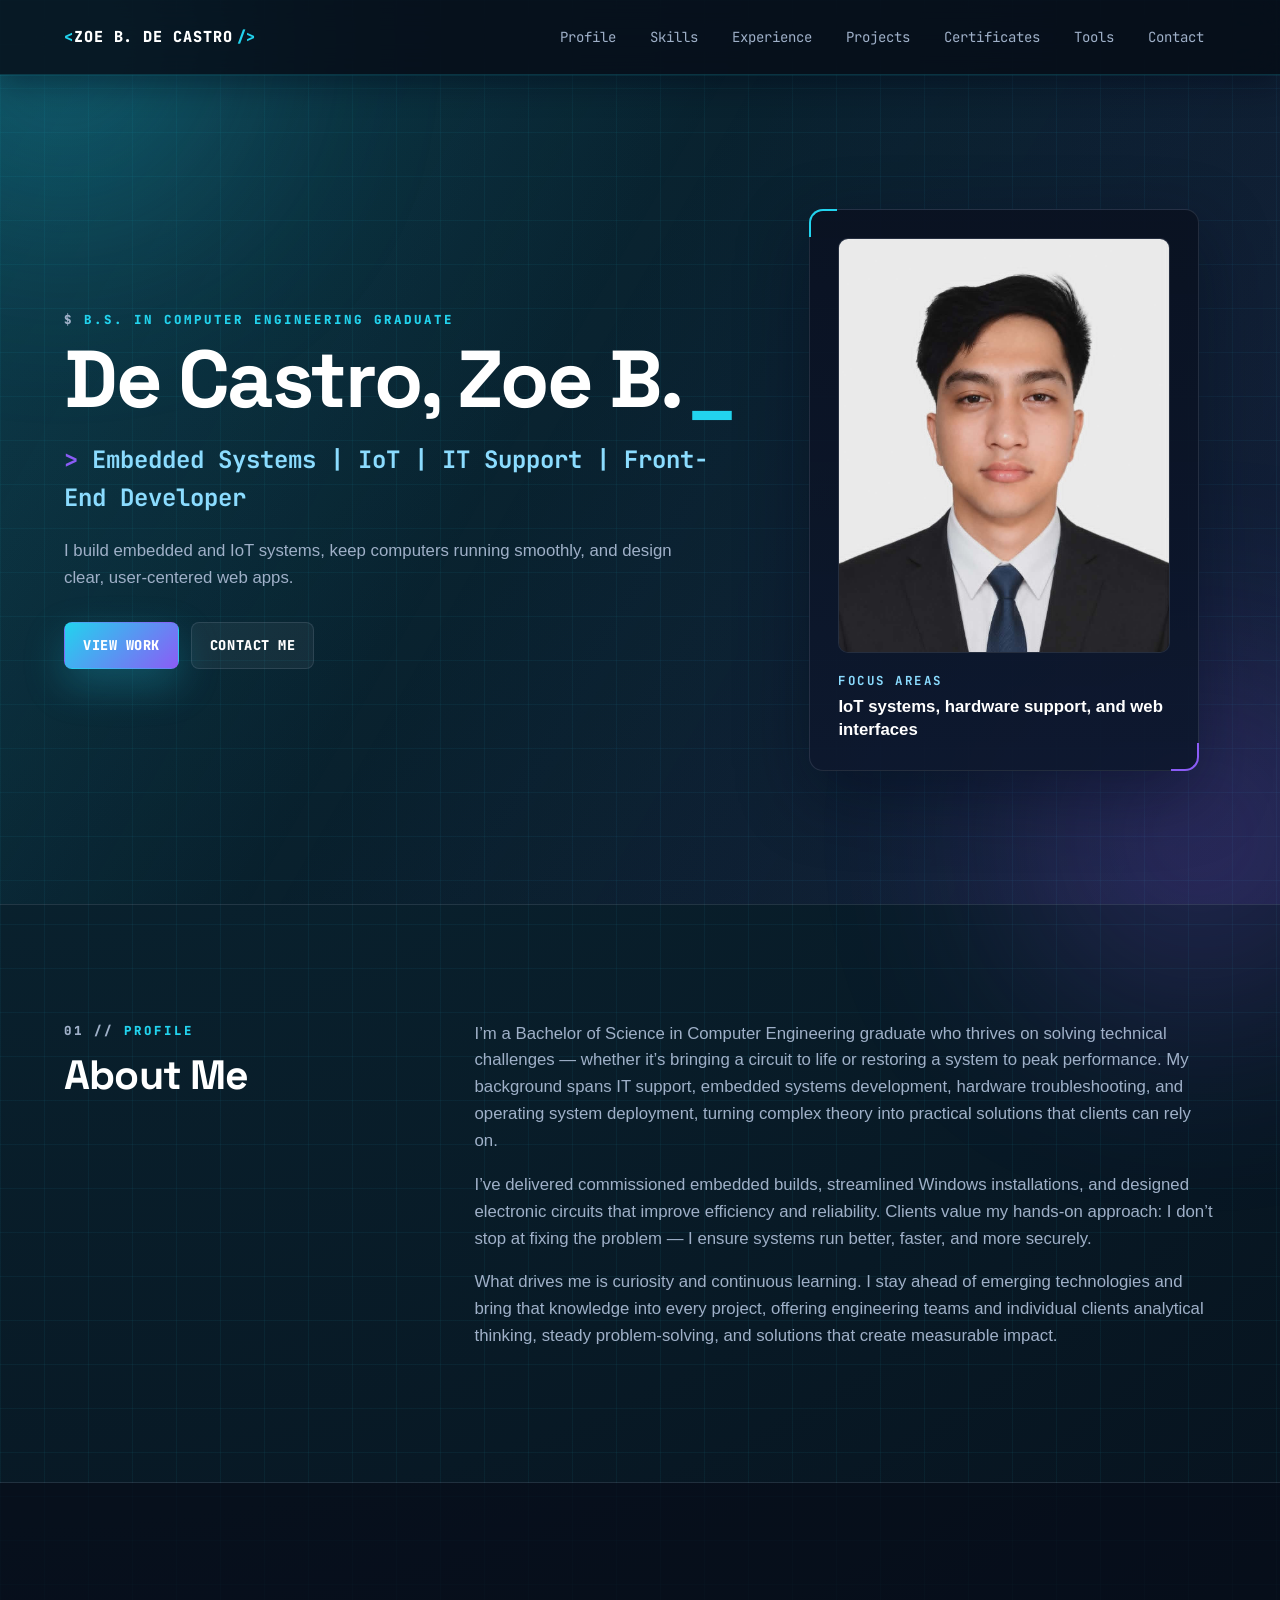
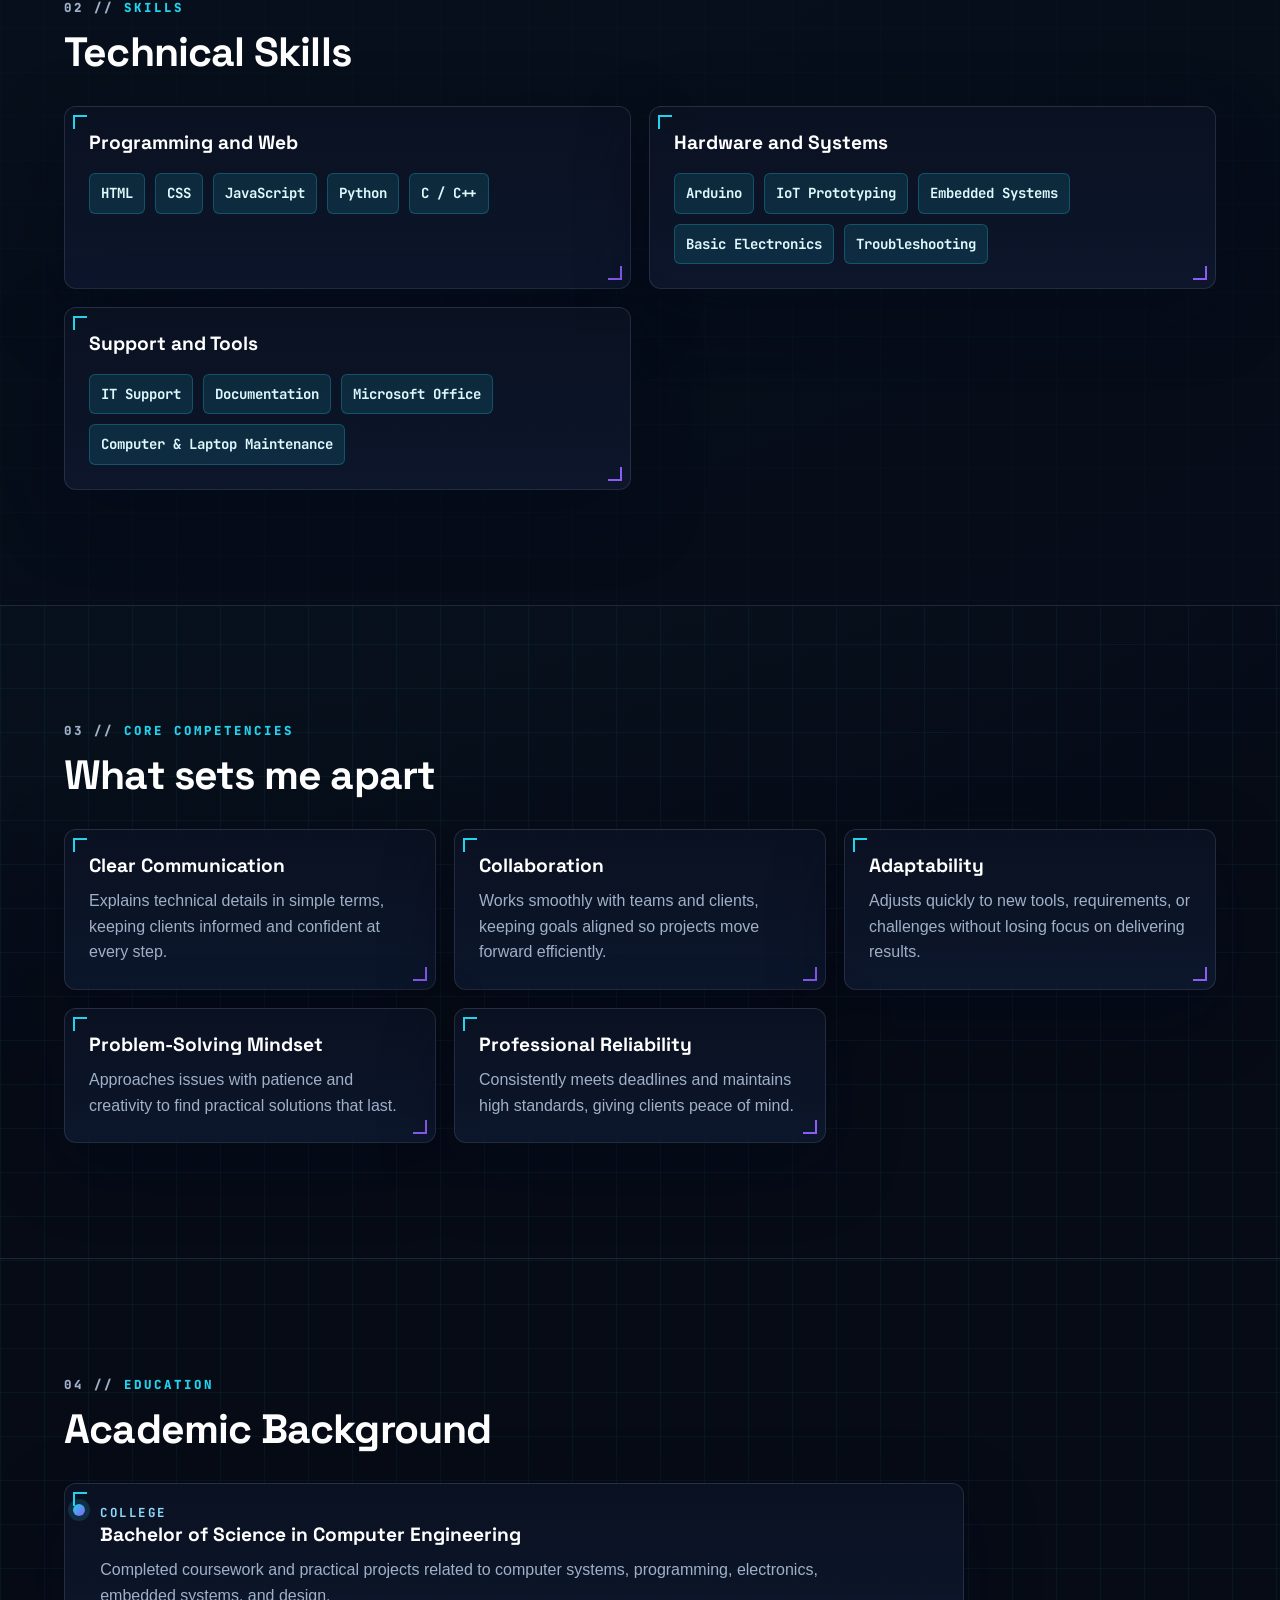
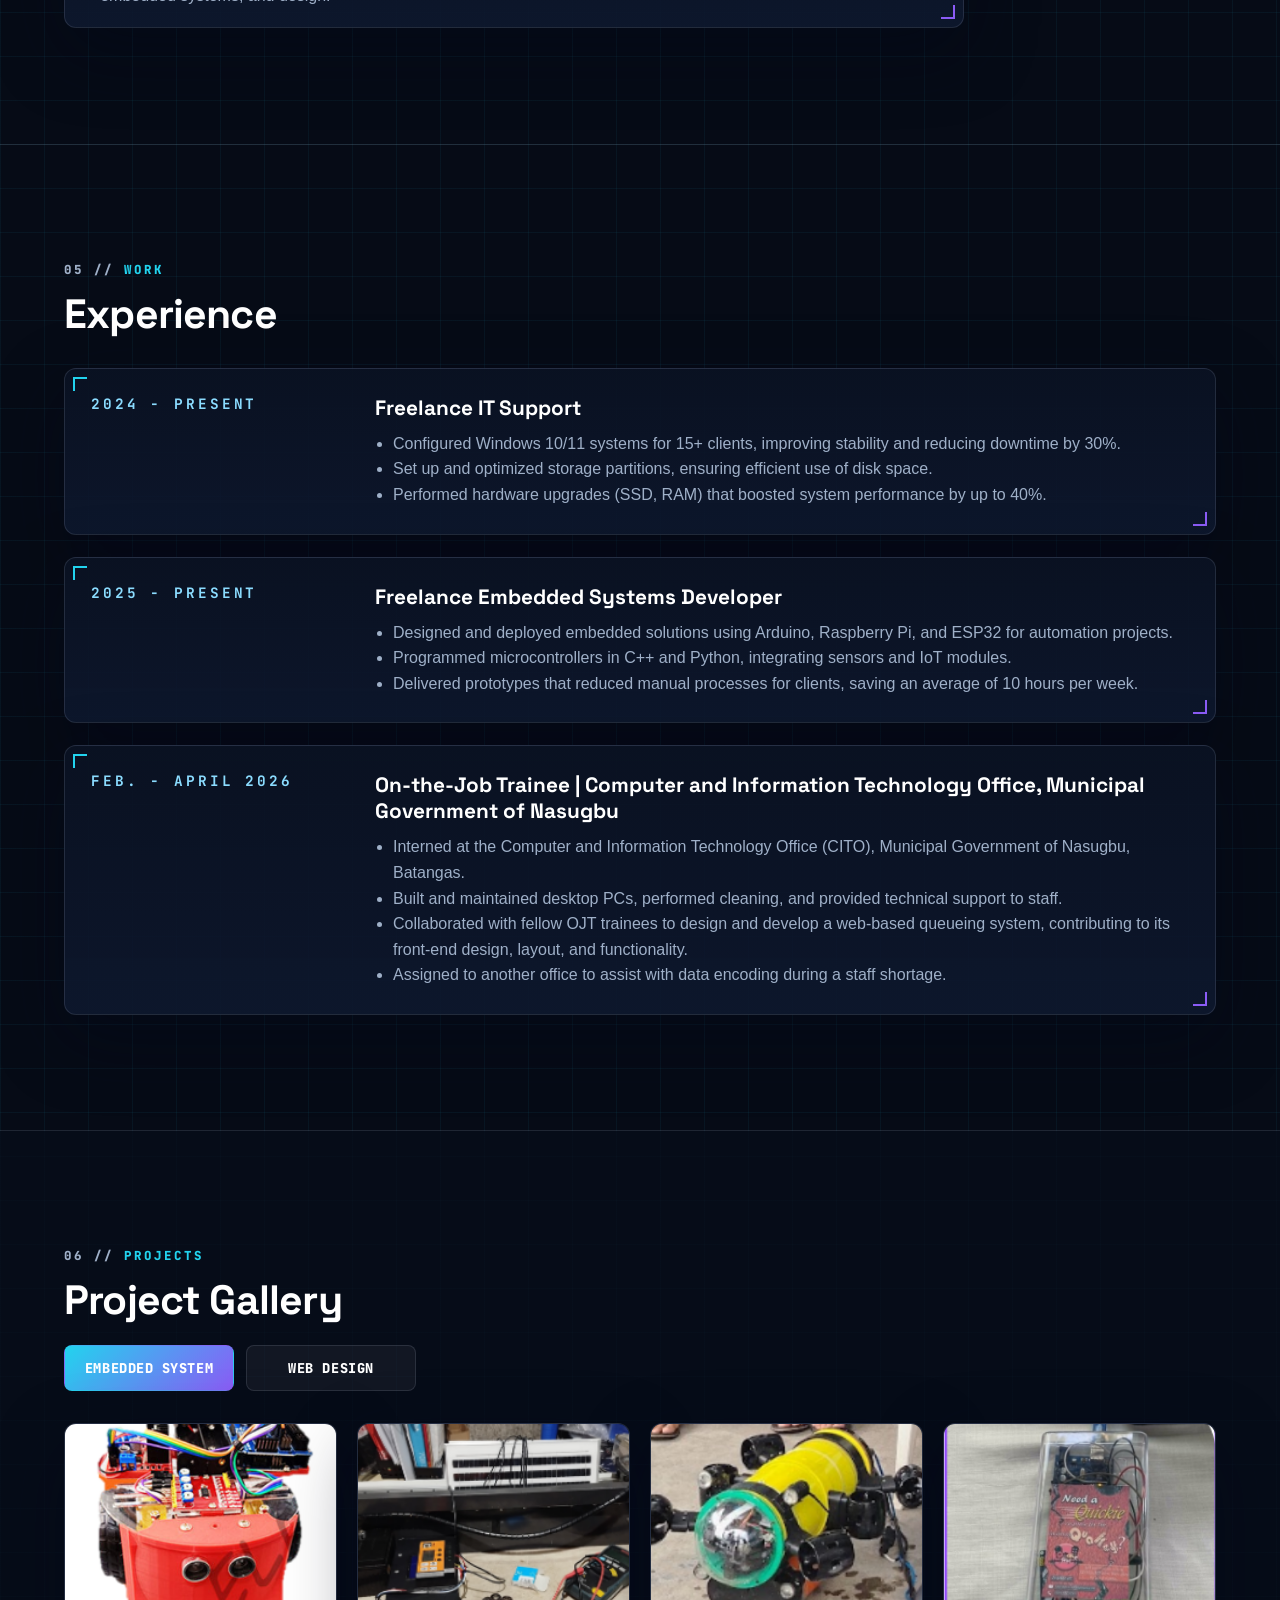
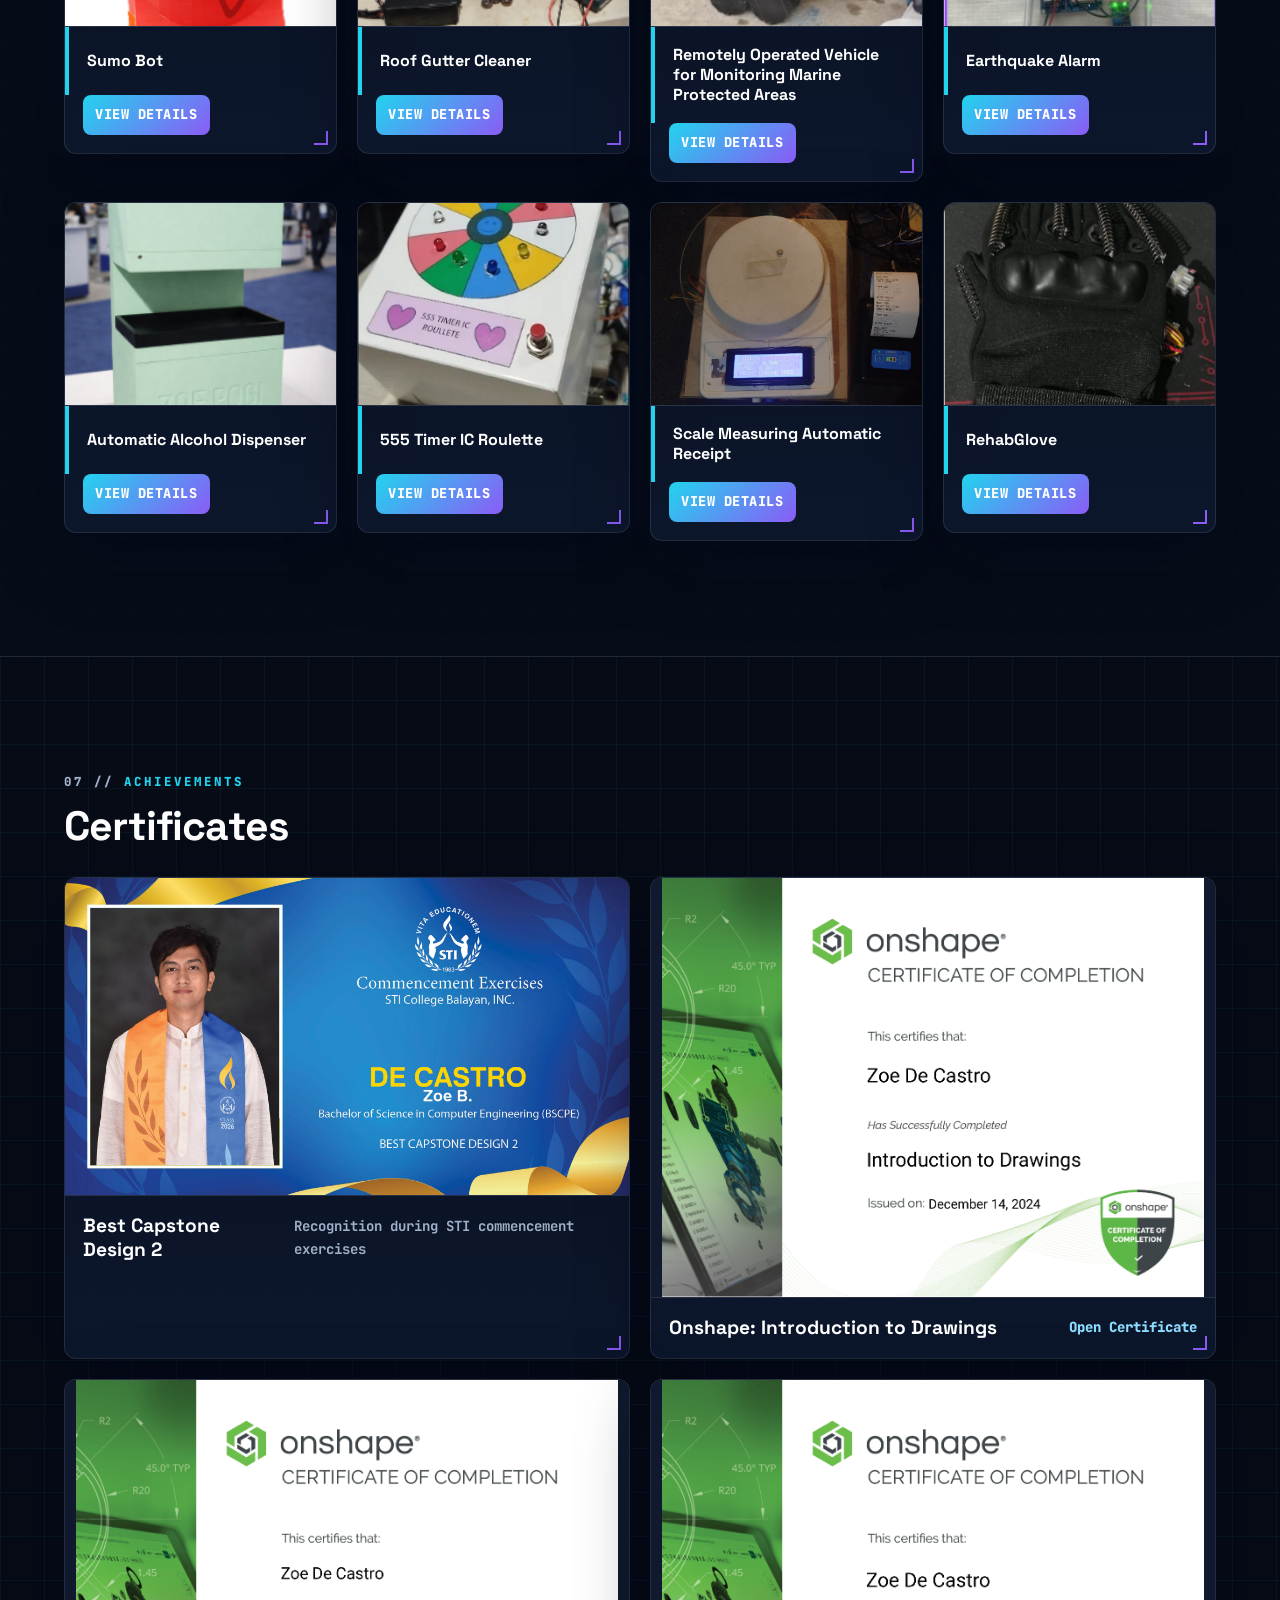
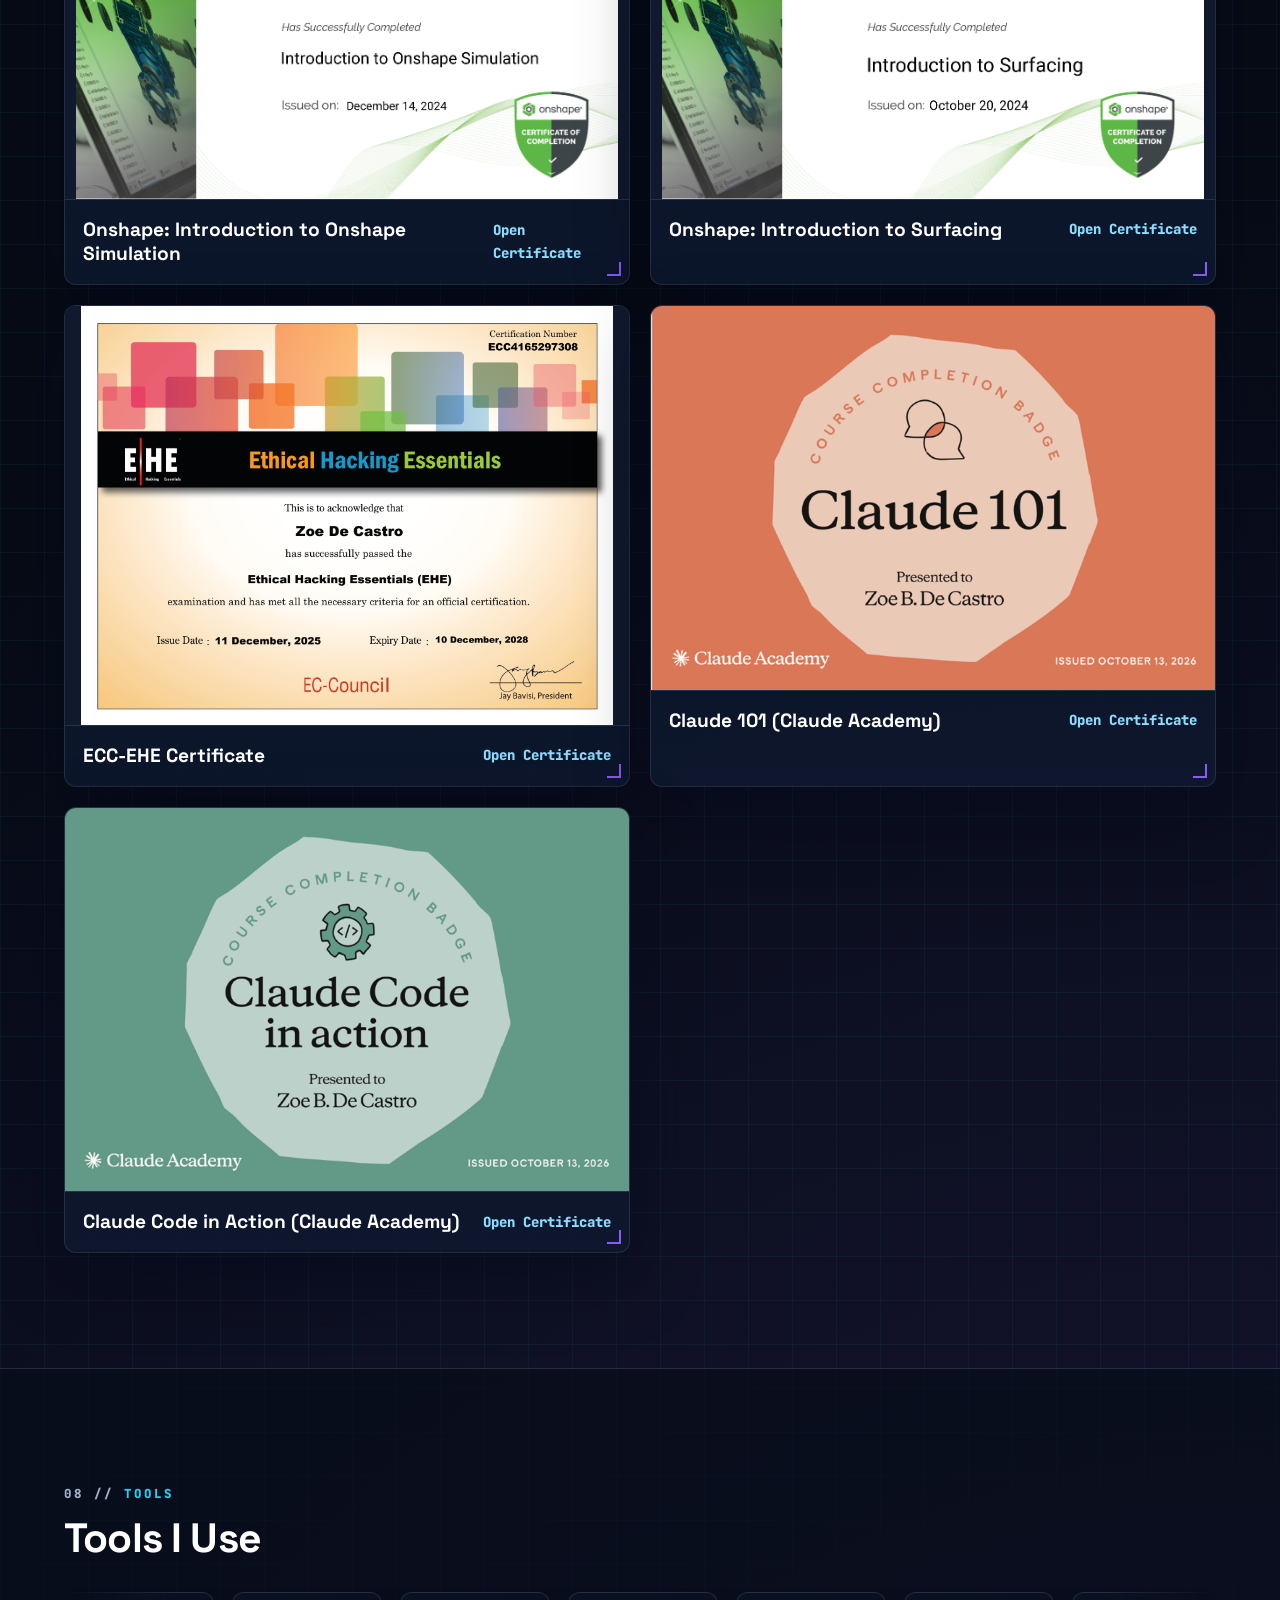
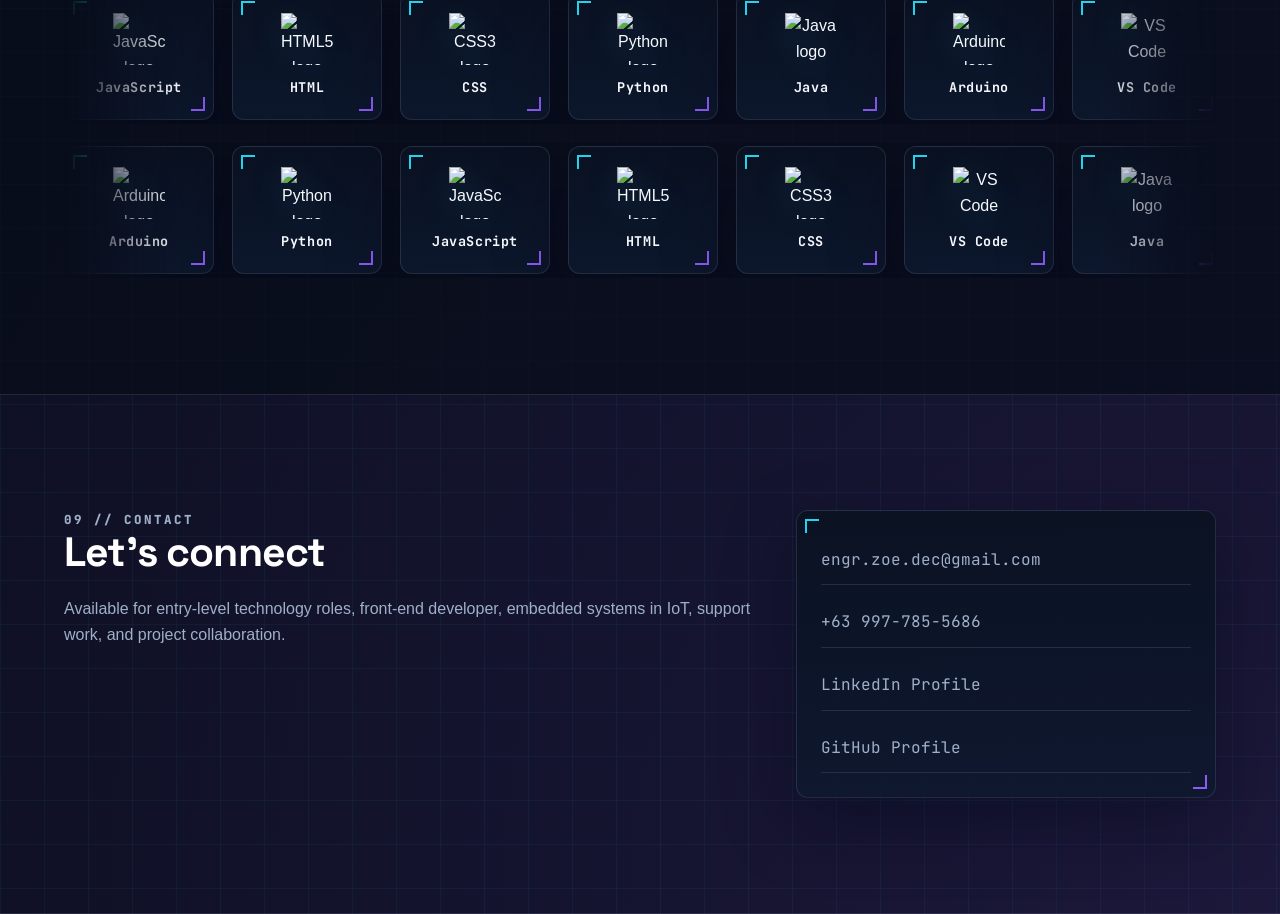
==== commit d17d13c4: "Add mobile menu and techy theme" ====
--- a/index.html
+++ b/index.html
@@ -10,12 +10,20 @@
     <meta property="og:type" content="website">
     <meta property="og:image" content="Professional PIc.jpg">
     <link rel="icon" href="data:image/svg+xml,%3Csvg xmlns='http://www.w3.org/2000/svg' viewBox='0 0 64 64'%3E%3Crect width='64' height='64' rx='14' fill='%23060b16'/%3E%3Ctext x='32' y='42' font-family='Segoe UI,Arial,sans-serif' font-size='28' font-weight='800' text-anchor='middle' fill='%2322d3ee'%3EZD%3C/text%3E%3C/svg%3E">
-    <link rel="stylesheet" href="design.css?v=6">
+    <link rel="preconnect" href="https://fonts.googleapis.com">
+    <link rel="preconnect" href="https://fonts.gstatic.com" crossorigin>
+    <link rel="stylesheet" href="https://fonts.googleapis.com/css2?family=JetBrains+Mono:wght@400;600;700&family=Space+Grotesk:wght@500;600;700&display=swap">
+    <link rel="stylesheet" href="design.css?v=7">
   </head>
   <body>
     <header class="site-header">
-      <a class="brand" href="#home">Zoe B. De Castro</a>
-      <nav class="nav-links" aria-label="Main navigation">
+      <a class="brand" href="#home"><span class="brand-bracket" aria-hidden="true">&lt;</span>Zoe B. De Castro<span class="brand-bracket" aria-hidden="true">/&gt;</span></a>
+      <button class="nav-toggle" type="button" aria-label="Open menu" aria-expanded="false" aria-controls="site-nav">
+        <span></span>
+        <span></span>
+        <span></span>
+      </button>
+      <nav class="nav-links" id="site-nav" aria-label="Main navigation">
         <a href="#profile">Profile</a>
         <a href="#skills">Skills</a>
         <a href="#experience">Experience</a>
@@ -853,6 +861,6 @@
         <span class="image-viewer-counter" id="viewerCounter"></span>
       </div>
     </div>
-    <script src="script.js?v=3"></script>
+    <script src="script.js?v=4"></script>
   </body>
 </html>
--- a/design.css
+++ b/design.css
@@ -1276,3 +1276,289 @@
 .project-demo-link:hover {
   color: white;
 }
+
+/* ===========================
+   TECH THEME
+   Monospace accents, blueprint grid, HUD corners.
+   Delete this whole block to go back to the previous look.
+   =========================== */
+
+:root {
+  --mono: "JetBrains Mono", "Cascadia Code", Consolas, "Courier New", monospace;
+  --display: "Space Grotesk", "Inter", "Segoe UI", Roboto, Arial, sans-serif;
+  --grid-line: rgba(34, 211, 238, 0.055);
+}
+
+body {
+  counter-reset: section;
+  background:
+    linear-gradient(var(--grid-line) 1px, transparent 1px) 0 0 / 44px 44px,
+    linear-gradient(90deg, var(--grid-line) 1px, transparent 1px) 0 0 / 44px 44px,
+    radial-gradient(circle at top left, rgba(34, 211, 238, 0.16), transparent 30%),
+    radial-gradient(circle at bottom right, rgba(139, 92, 246, 0.16), transparent 26%),
+    var(--bg);
+}
+
+h1,
+h2,
+h3 {
+  font-family: var(--display);
+}
+
+/* Monospace "code" accents */
+.brand,
+.nav-links,
+.eyebrow,
+.section-label,
+.tagline,
+.button,
+.experience-date,
+.pill-list li,
+.project-tags li,
+.project-subhead,
+.portfolio-project-card summary,
+.project-demo-link,
+.see-photos-btn,
+.image-carousel-hint,
+.hero-panel span,
+.year,
+.tool-item span,
+.certificate-card a,
+.certificate-card span,
+.contact-card a,
+.image-viewer-counter {
+  font-family: var(--mono);
+}
+
+/* Brand: <Zoe B. De Castro/> */
+.brand {
+  letter-spacing: 0.06em;
+}
+
+.brand-bracket {
+  color: var(--accent);
+}
+
+.brand-bracket:last-child {
+  margin-left: 4px;
+}
+
+/* Numbered section labels: 01 // PROFILE */
+.section-label::before {
+  counter-increment: section;
+  content: counter(section, decimal-leading-zero) " // ";
+  color: var(--muted);
+}
+
+.eyebrow::before {
+  content: "$ ";
+  color: var(--muted);
+}
+
+/* Blinking cursor after the name */
+h1::after {
+  content: "_";
+  margin-left: 0.06em;
+  color: var(--accent);
+  animation: caret-blink 1.1s steps(1) infinite;
+}
+
+@keyframes caret-blink {
+  50% {
+    opacity: 0;
+  }
+}
+
+.tagline::before {
+  content: "> ";
+  color: var(--accent-2);
+}
+
+/* Sharper, more technical shapes */
+.button,
+.portfolio-project-card summary,
+.see-photos-btn,
+.image-viewer-close,
+.nav-links a {
+  border-radius: 8px;
+}
+
+.button,
+.portfolio-project-card summary {
+  font-size: 0.85rem;
+  letter-spacing: 0.04em;
+  text-transform: uppercase;
+}
+
+.pill-list li,
+.project-tags li {
+  border-radius: 6px;
+}
+
+/* HUD corner brackets on cards */
+.feature-card,
+.skills-layout > div,
+.project-card,
+.certificate-card,
+.contact-card,
+.portfolio-project-card,
+.timeline-item,
+.tool-item {
+  border-radius: 12px;
+  background:
+    linear-gradient(var(--accent), var(--accent)) left 8px top 8px / 14px 2px no-repeat,
+    linear-gradient(var(--accent), var(--accent)) left 8px top 8px / 2px 14px no-repeat,
+    linear-gradient(var(--accent-2), var(--accent-2)) right 8px bottom 8px / 14px 2px no-repeat,
+    linear-gradient(var(--accent-2), var(--accent-2)) right 8px bottom 8px / 2px 14px no-repeat,
+    linear-gradient(180deg, rgba(10, 18, 34, 0.95), rgba(14, 24, 46, 0.9));
+  transition: border-color 0.25s ease, box-shadow 0.3s ease, transform 0.3s ease;
+}
+
+.feature-card:hover,
+.skills-layout > div:hover,
+.project-card:hover,
+.certificate-card:hover,
+.contact-card:hover,
+.timeline-item:hover {
+  border-color: rgba(34, 211, 238, 0.4);
+  box-shadow: 0 0 0 1px rgba(34, 211, 238, 0.12), 0 20px 50px rgba(34, 211, 238, 0.12);
+}
+
+/* Profile photo frame with HUD corners */
+.hero-panel {
+  position: relative;
+  border-radius: 14px;
+}
+
+.hero-panel::before,
+.hero-panel::after {
+  content: "";
+  position: absolute;
+  width: 26px;
+  height: 26px;
+  pointer-events: none;
+}
+
+.hero-panel::before {
+  top: -1px;
+  left: -1px;
+  border-top: 2px solid var(--accent);
+  border-left: 2px solid var(--accent);
+  border-top-left-radius: 14px;
+}
+
+.hero-panel::after {
+  right: -1px;
+  bottom: -1px;
+  border-right: 2px solid var(--accent-2);
+  border-bottom: 2px solid var(--accent-2);
+  border-bottom-right-radius: 14px;
+}
+
+.profile-photo {
+  border-radius: 10px;
+}
+
+/* Header: thin glowing line underneath */
+.site-header {
+  border-bottom: 1px solid rgba(34, 211, 238, 0.18);
+  box-shadow: 0 1px 0 rgba(34, 211, 238, 0.08), 0 10px 30px rgba(2, 8, 23, 0.4);
+}
+
+.nav-links a.active {
+  color: var(--accent);
+  background: rgba(34, 211, 238, 0.1);
+  box-shadow: inset 0 0 0 1px rgba(34, 211, 238, 0.35);
+}
+
+/* ===========================
+   MOBILE MENU (hamburger)
+   =========================== */
+
+.nav-toggle {
+  display: none;
+  flex-direction: column;
+  justify-content: center;
+  gap: 5px;
+  width: 44px;
+  height: 44px;
+  padding: 0 11px;
+  background: rgba(34, 211, 238, 0.08);
+  border: 1px solid rgba(34, 211, 238, 0.35);
+  border-radius: 8px;
+  cursor: pointer;
+}
+
+.nav-toggle span {
+  display: block;
+  height: 2px;
+  background: var(--accent);
+  border-radius: 2px;
+  transition: transform 0.25s ease, opacity 0.2s ease;
+}
+
+.site-header.nav-open .nav-toggle span:nth-child(1) {
+  transform: translateY(7px) rotate(45deg);
+}
+
+.site-header.nav-open .nav-toggle span:nth-child(2) {
+  opacity: 0;
+}
+
+.site-header.nav-open .nav-toggle span:nth-child(3) {
+  transform: translateY(-7px) rotate(-45deg);
+}
+
+@media (max-width: 900px) {
+  .site-header {
+    position: sticky;
+    flex-direction: row;
+    align-items: center;
+  }
+
+  .nav-toggle {
+    display: inline-flex;
+  }
+
+  .nav-links {
+    position: absolute;
+    top: 100%;
+    left: 0;
+    right: 0;
+    display: none;
+    flex-direction: column;
+    gap: 4px;
+    width: auto;
+    padding: 12px clamp(20px, 5vw, 72px) 18px;
+    background: #060b16;
+    border-bottom: 1px solid rgba(34, 211, 238, 0.18);
+    box-shadow: 0 18px 40px rgba(2, 8, 23, 0.6);
+  }
+
+  .site-header.nav-open .nav-links {
+    display: flex;
+  }
+
+  .nav-links a {
+    padding: 12px 14px;
+    font-size: 15px;
+  }
+
+  .nav-links a::before {
+    content: "> ";
+    color: var(--accent);
+    opacity: 0.6;
+  }
+}
+
+/* Respect users who turn off animations */
+@media (prefers-reduced-motion: reduce) {
+  h1::after {
+    animation: none;
+  }
+
+  .tools-marquee-left .tools-track,
+  .tools-marquee-right .tools-track {
+    animation-duration: 90s;
+  }
+}
